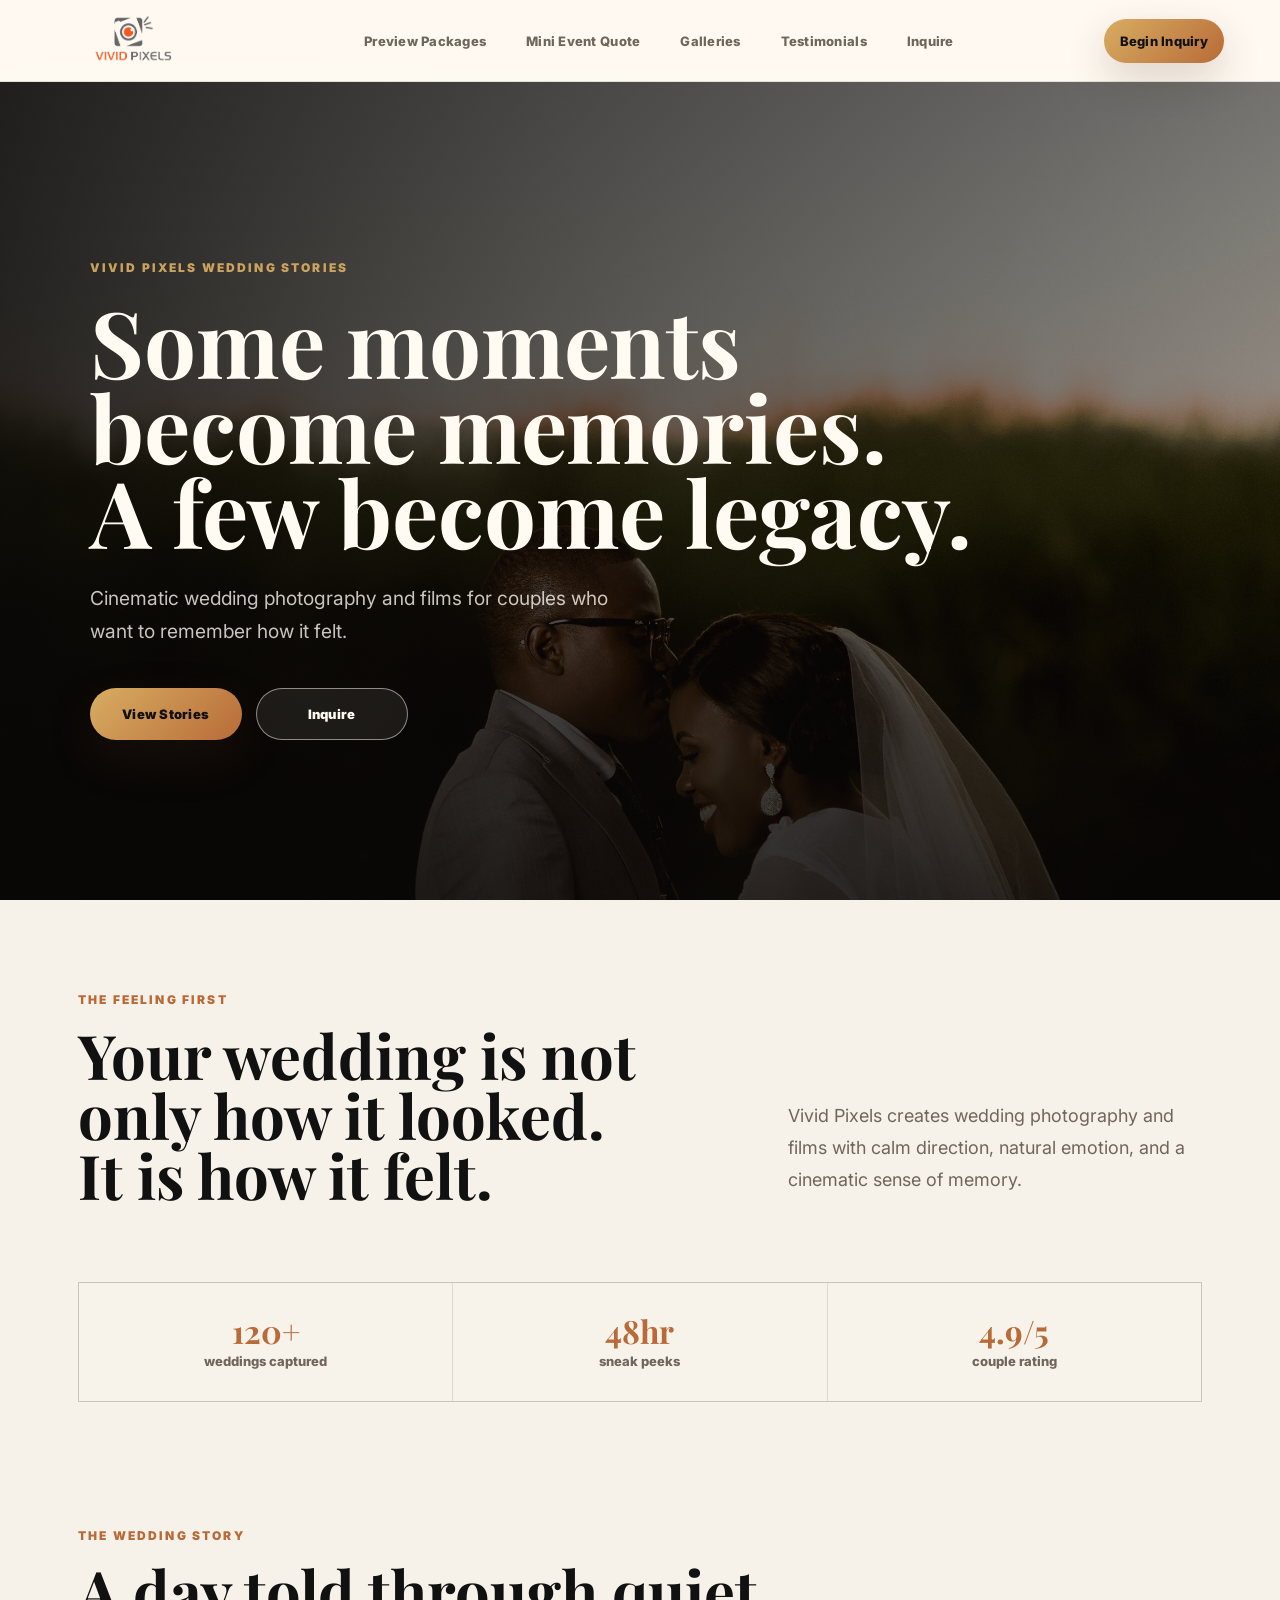
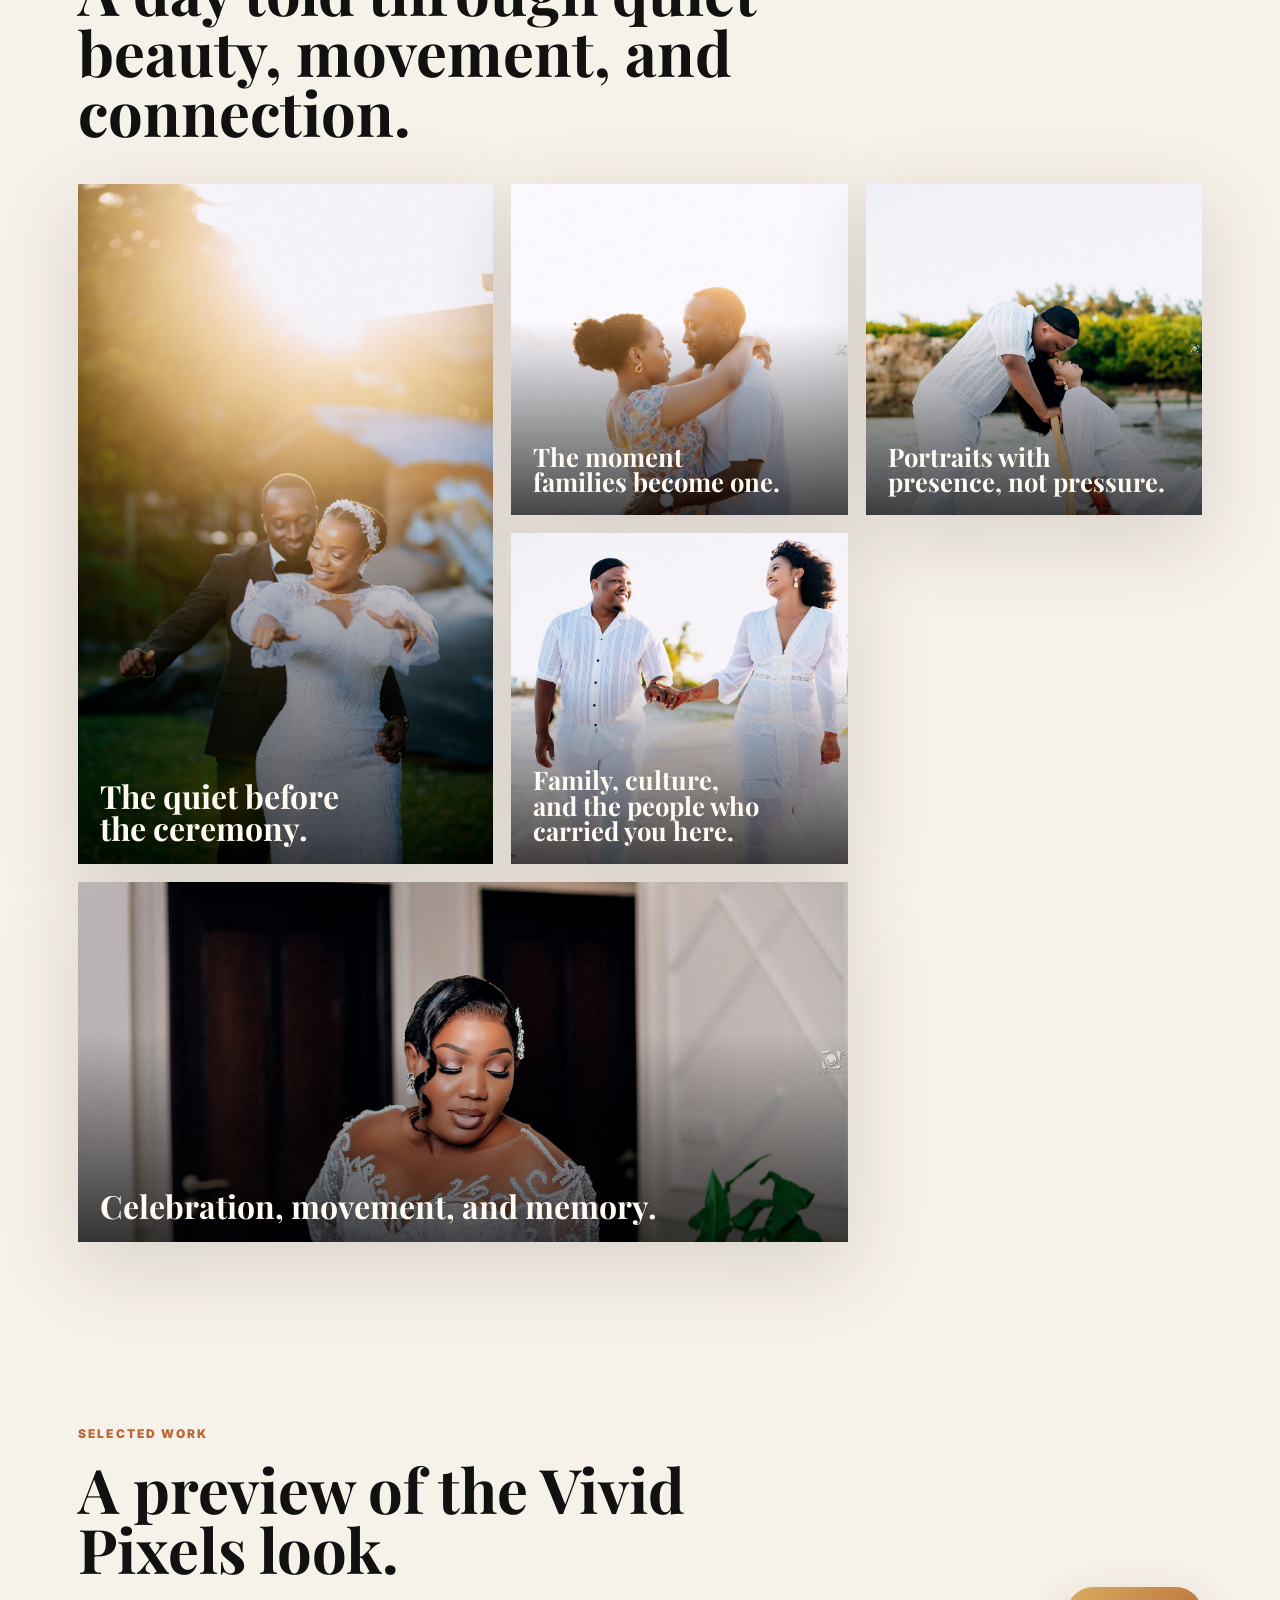
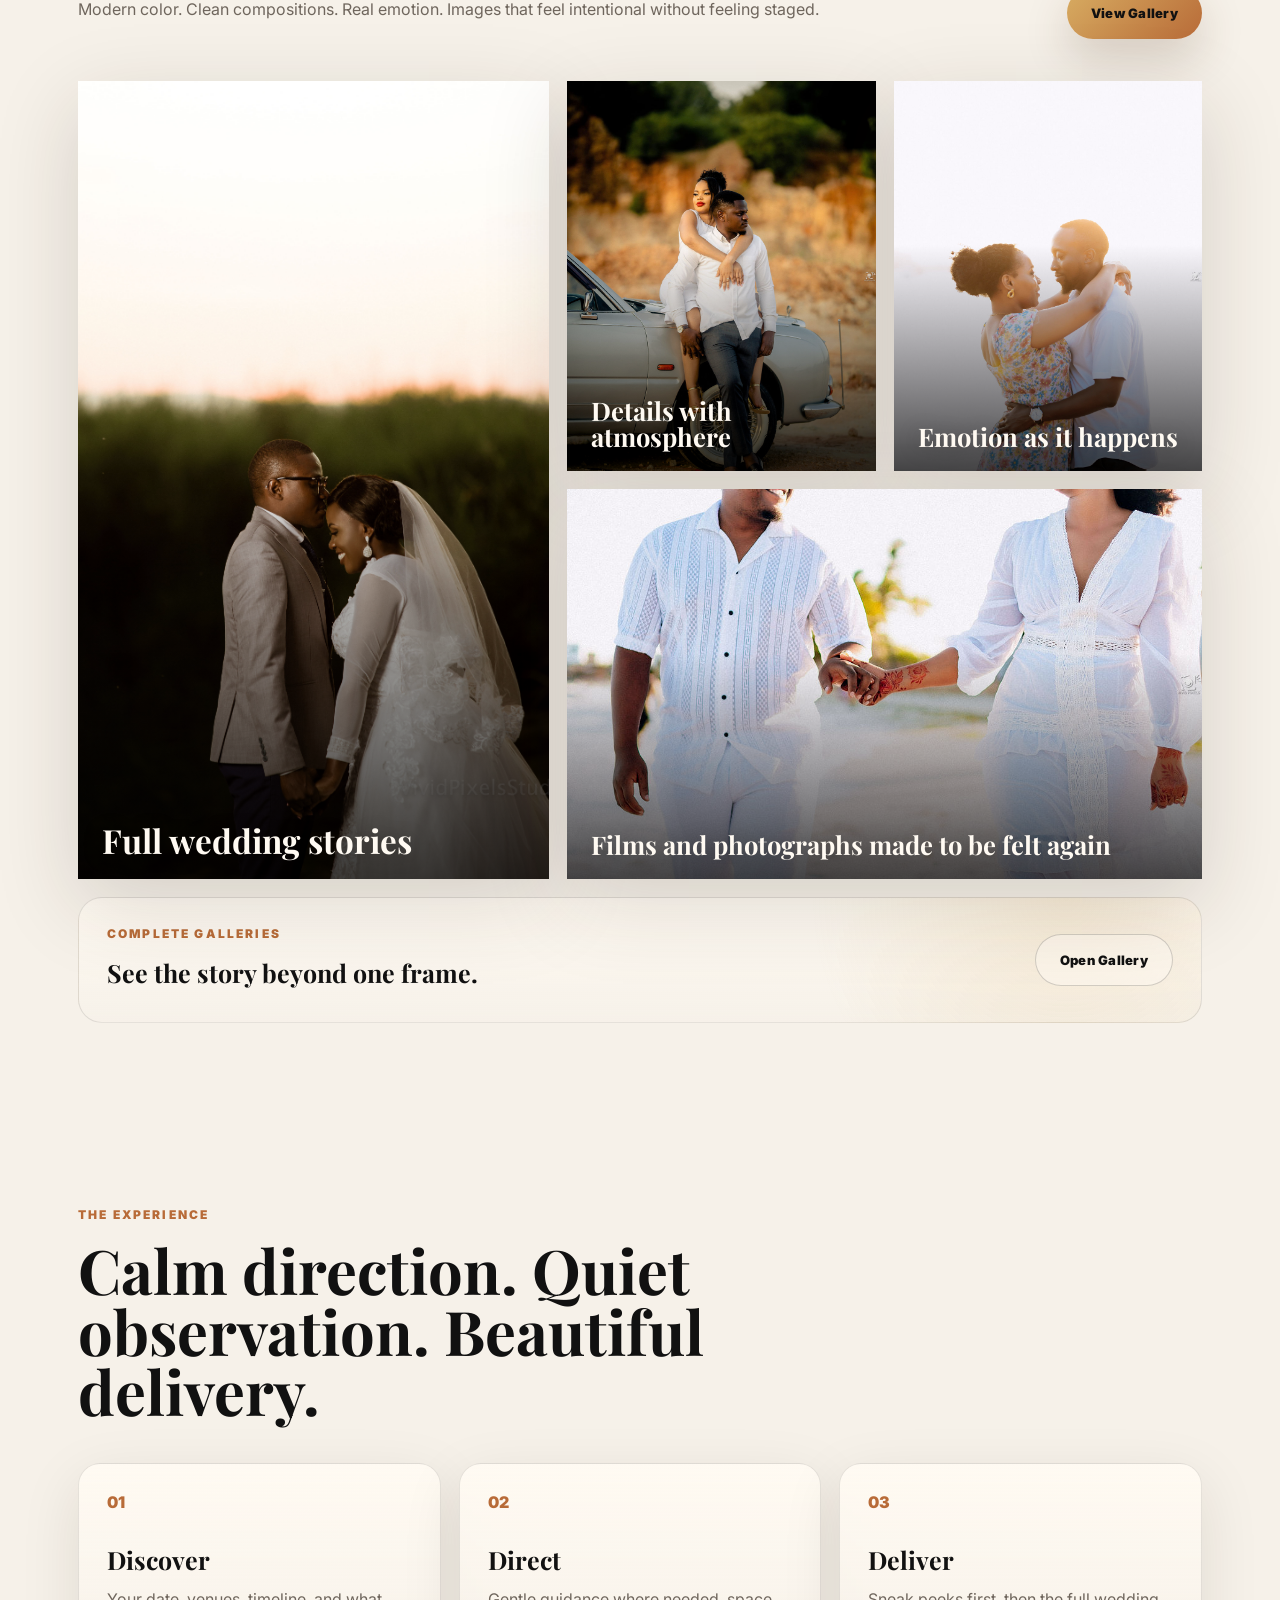
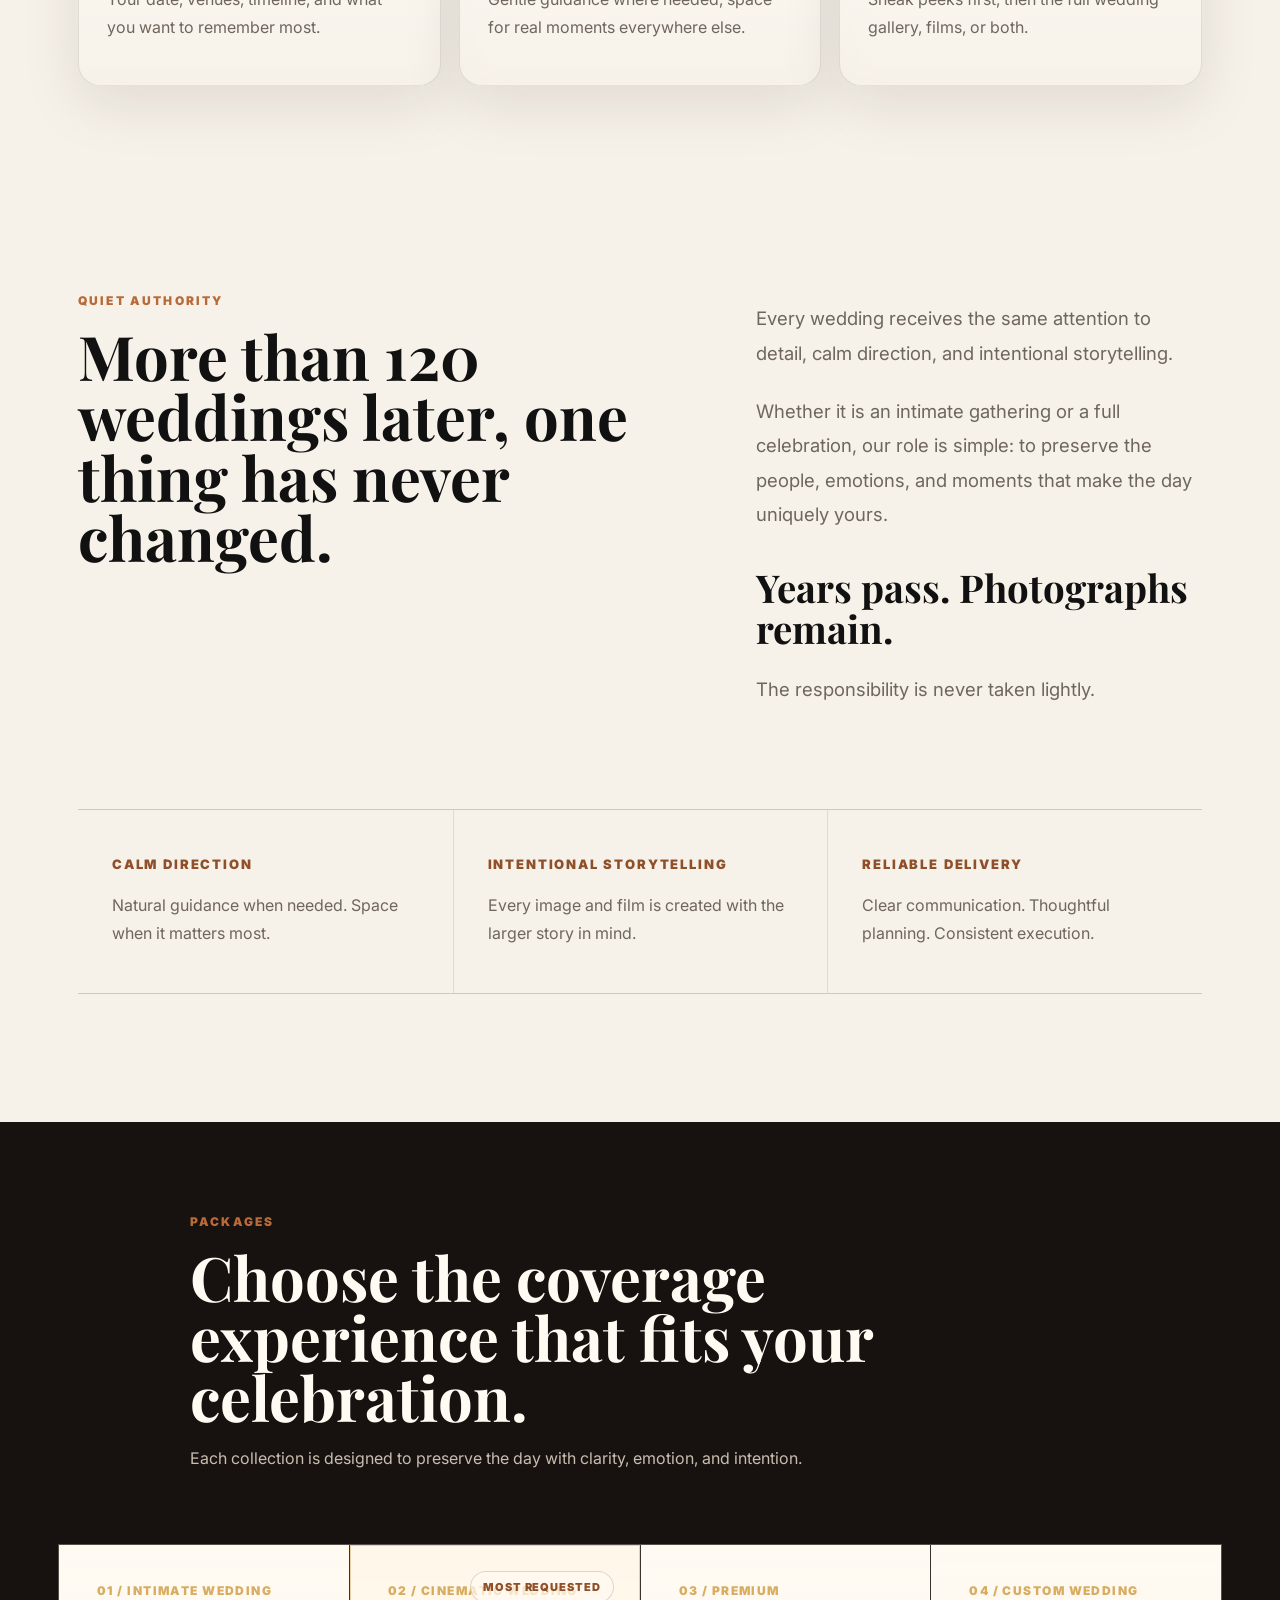
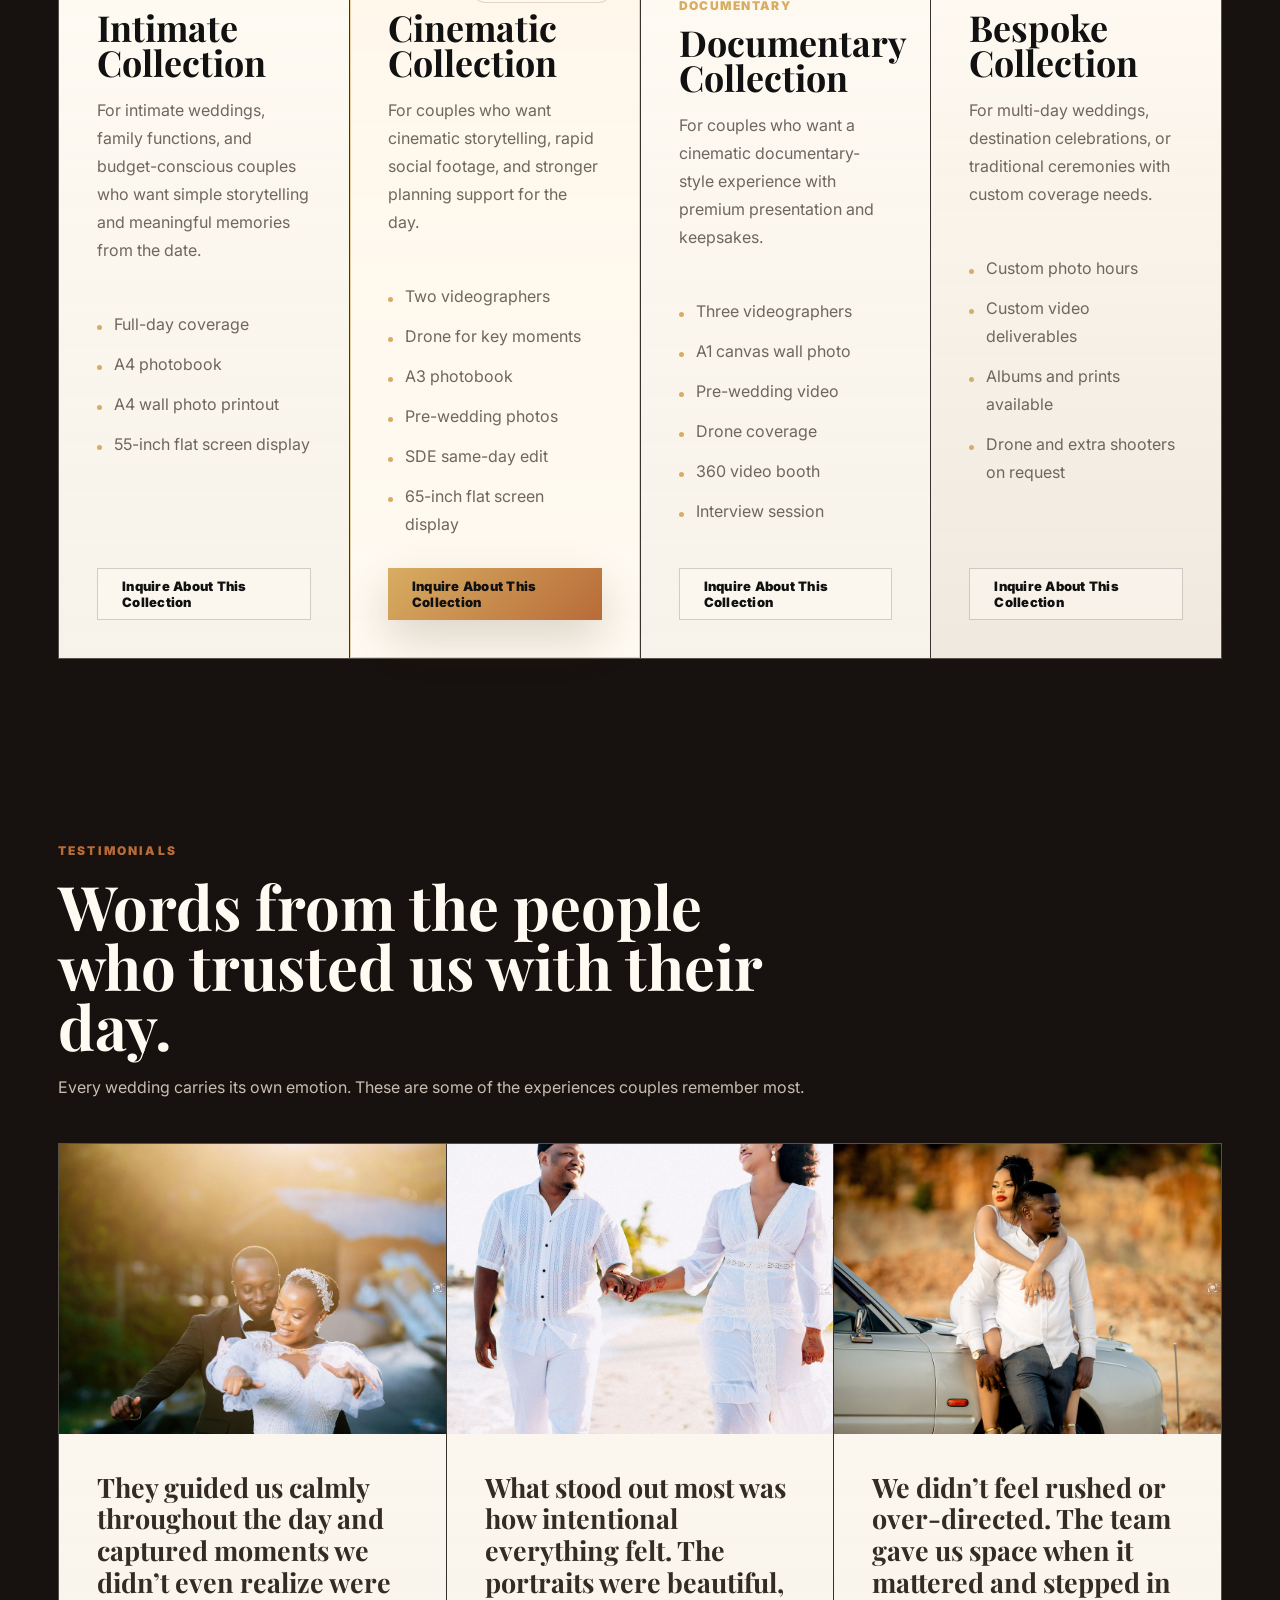
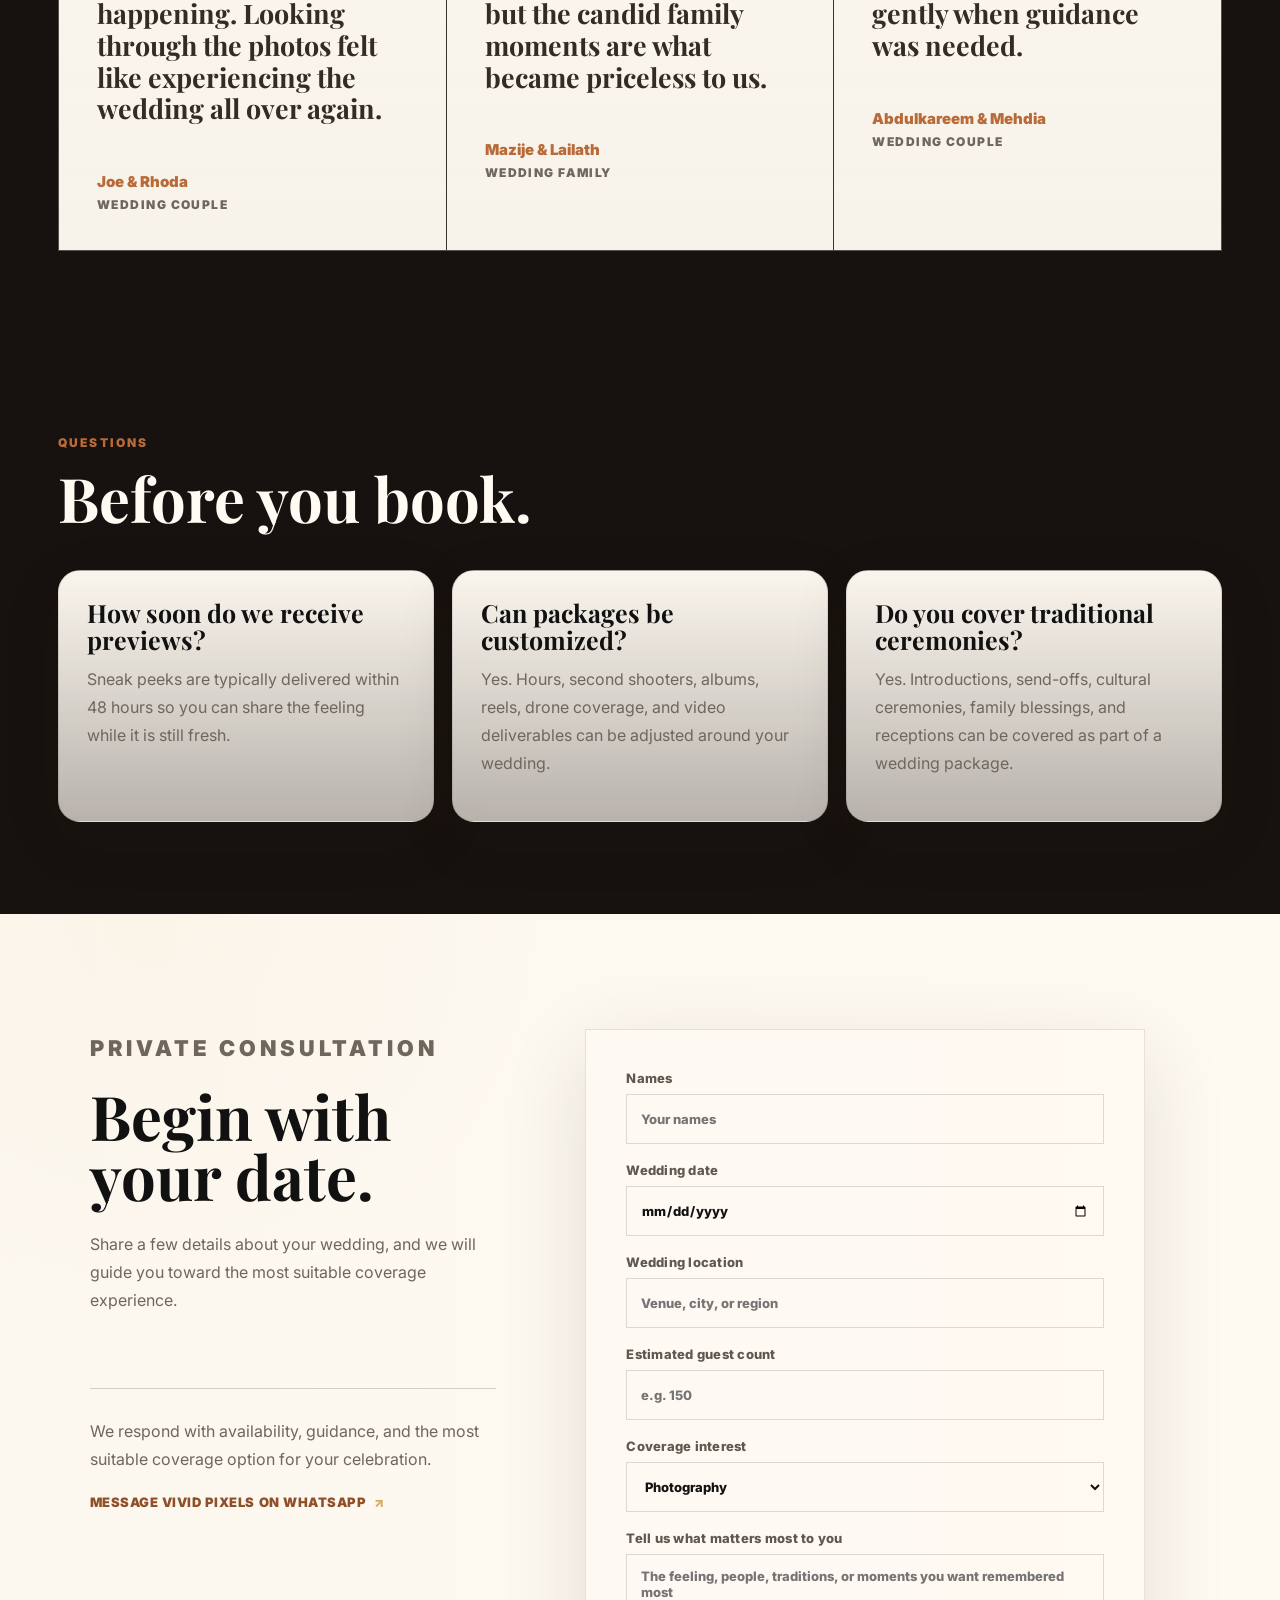
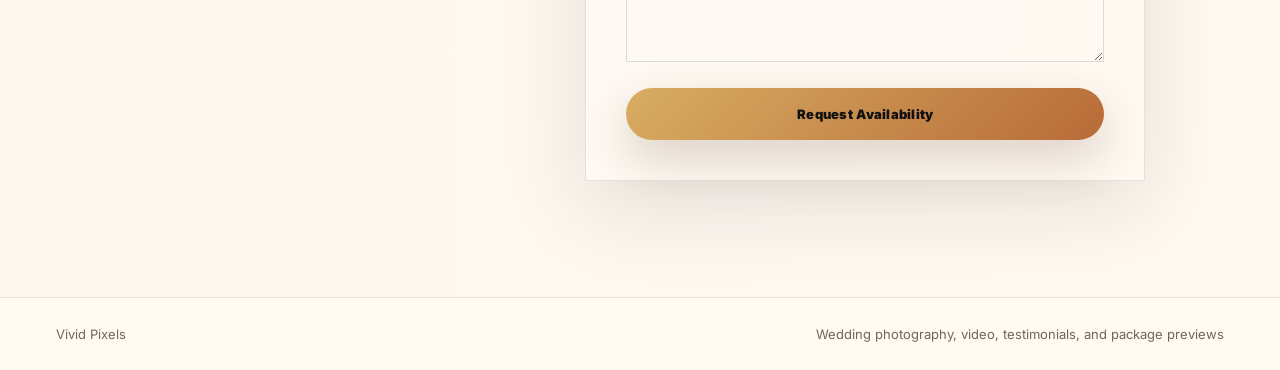
==== index.html @ facf281c "Refine testimonial story section" ====
<!doctype html>
<html lang="en">
  <head>
    <meta charset="utf-8" />
    <meta name="viewport" content="width=device-width, initial-scale=1" />
    <title>Vivid Pixels | Wedding Photography & Video Packages</title>
    <meta
      name="description"
      content="Preview wedding photography and video packages, view Vivid Pixels wedding work, and read client testimonials."
    />
    <link rel="preconnect" href="https://images.unsplash.com" />
    <link rel="stylesheet" href="styles.css?v=20260529f" />
  </head>
  <body>
    <header class="site-header">
      <a class="brand" href="#top" aria-label="Vivid Pixels home">
        <img src="assets/vivid-pixels-logo.png" alt="Vivid Pixels" />
      </a>
      <nav aria-label="Main navigation">
        <a href="#packages">Preview Packages</a>
        <a href="https://quotemini.vividpixels.co.tz" target="_blank" rel="noopener noreferrer">Mini Event Quote</a>
        <a href="gallery.html">Galleries</a>
        <a href="#reviews">Testimonials</a>
        <a href="#contact">Inquire</a>
      </nav>
      <button class="menu-toggle" type="button" aria-expanded="false" aria-controls="mobileMenu">
        <span></span>
        <span></span>
        <span></span>
      </button>
      <a class="header-cta" href="#contact">Begin Inquiry</a>
      <div class="mobile-menu" id="mobileMenu">
        <a href="#packages">Preview Packages</a>
        <a href="https://quotemini.vividpixels.co.tz" target="_blank" rel="noopener noreferrer">Mini Event Quote</a>
        <a href="gallery.html">Galleries</a>
        <a href="#reviews">Testimonials</a>
        <a href="gallery.html">View Our Work</a>
        <a href="#contact">Inquire</a>
      </div>
    </header>

    <main id="top">
      <section class="hero" aria-labelledby="hero-title">
        <div class="hero-media" aria-hidden="true"></div>
        <div class="hero-overlay"></div>
        <div class="hero-content">
          <p class="eyebrow">Vivid Pixels Wedding Stories</p>
          <h1 id="hero-title">Some moments become memories. <span>A few become legacy.</span></h1>
          <p>
            Cinematic wedding photography and films for couples who want to
            remember how it felt.
          </p>
          <div class="hero-actions">
            <a class="button button-primary" href="gallery.html">View Stories</a>
            <a class="button button-secondary" href="#contact">Inquire</a>
          </div>
        </div>
      </section>

      <section class="editorial-intro" aria-label="Vivid Pixels wedding approach">
        <div>
          <p class="eyebrow">The feeling first</p>
          <h2>Your wedding is not only how it looked. <span>It is how it felt.</span></h2>
        </div>
        <p>
          Vivid Pixels creates wedding photography and films with calm direction,
          natural emotion, and a cinematic sense of memory.
        </p>
        <div class="intro-proof" aria-label="Studio highlights">
          <span><strong>120+</strong> weddings captured</span>
          <span><strong>48hr</strong> sneak peeks</span>
          <span><strong>4.9/5</strong> couple rating</span>
        </div>
      </section>

      <section class="section story-section" id="services" aria-labelledby="services-title">
        <div class="section-heading story-heading">
          <p class="eyebrow">The wedding story</p>
          <h2 id="services-title">A day told through quiet beauty, movement, and connection.</h2>
        </div>
        <div class="story-grid" aria-label="Wedding storytelling moments">
          <article class="story-card story-card-large">
            <img src="assets/gallery/wedding-1.jpg" alt="Quiet wedding preparation captured by Vivid Pixels" />
            <p>The quiet before the ceremony.</p>
          </article>
          <article class="story-card">
            <img src="assets/gallery/wedding-2.jpg" alt="Wedding ceremony emotion and family connection" />
            <p>The moment families become one.</p>
          </article>
          <article class="story-card">
            <img src="assets/gallery/wedding-3.jpg" alt="Editorial couple portrait by Vivid Pixels" />
            <p>Portraits with presence, not pressure.</p>
          </article>
          <article class="story-card">
            <img src="assets/gallery/wedding-4.jpg" alt="Family connection during a wedding celebration" />
            <p>Family, culture, and the people who carried you here.</p>
          </article>
          <article class="story-card story-card-wide">
            <img src="assets/gallery/wedding-5.jpg" alt="Wedding reception celebration and movement" />
            <p>Celebration, movement, and memory.</p>
          </article>
        </div>
      </section>

      <section class="section" id="work" aria-labelledby="work-title">
        <div class="section-heading work-heading">
          <div>
            <p class="eyebrow">Selected work</p>
            <h2 id="work-title">A preview of the Vivid Pixels look.</h2>
            <p>Modern color. Clean compositions. Real emotion. Images that feel intentional without feeling staged.</p>
          </div>
          <a
            class="button button-primary"
            href="gallery.html"
          >
            View Gallery
          </a>
        </div>
        <div class="editorial-work" aria-label="Editorial wedding portfolio preview">
          <a class="work-image work-image-featured" href="gallery.html">
            <img src="assets/gallery/hero.jpg" alt="Cinematic wedding portrait from Vivid Pixels" />
            <span>Full wedding stories</span>
          </a>
          <a class="work-image" href="gallery.html">
            <img src="assets/gallery/wedding-6.jpg" alt="Elegant wedding detail captured by Vivid Pixels" />
            <span>Details with atmosphere</span>
          </a>
          <a class="work-image" href="gallery.html">
            <img src="assets/gallery/wedding-2.jpg" alt="Emotional wedding photography moment" />
            <span>Emotion as it happens</span>
          </a>
          <a class="work-image work-image-wide" href="gallery.html">
            <img src="assets/gallery/wedding-4.jpg" alt="Cinematic wedding celebration by Vivid Pixels" />
            <span>Films and photographs made to be felt again</span>
          </a>
        </div>
        <div class="gallery-panel gallery-panel-minimal">
          <div>
            <p class="eyebrow">Complete galleries</p>
            <h3>See the story beyond one frame.</h3>
          </div>
          <a class="button button-secondary" href="gallery.html">Open Gallery</a>
        </div>
      </section>

      <section class="section process-section" aria-labelledby="process-title">
        <div class="section-heading">
          <p class="eyebrow">The experience</p>
          <h2 id="process-title">Calm direction. Quiet observation. Beautiful delivery.</h2>
        </div>
        <div class="process-grid">
          <article>
            <span>01</span>
            <h3>Discover</h3>
            <p>Your date, venues, timeline, and what you want to remember most.</p>
          </article>
          <article>
            <span>02</span>
            <h3>Direct</h3>
            <p>Gentle guidance where needed, space for real moments everywhere else.</p>
          </article>
          <article>
            <span>03</span>
            <h3>Deliver</h3>
            <p>Sneak peeks first, then the full wedding gallery, films, or both.</p>
          </article>
        </div>
      </section>

      <section class="section quiet-authority" aria-labelledby="authority-title">
        <div class="authority-layout">
          <div>
            <p class="eyebrow">Quiet authority</p>
            <h2 id="authority-title">More than 120 weddings later, one thing has never changed.</h2>
          </div>
          <div class="authority-copy">
            <p>Every wedding receives the same attention to detail, calm direction, and intentional storytelling.</p>
            <p>Whether it is an intimate gathering or a full celebration, our role is simple: to preserve the people, emotions, and moments that make the day uniquely yours.</p>
            <p>Years pass. Photographs remain.</p>
            <p>The responsibility is never taken lightly.</p>
          </div>
        </div>
        <div class="authority-pillars" aria-label="Vivid Pixels working principles">
          <article>
            <h3>Calm Direction</h3>
            <p>Natural guidance when needed. Space when it matters most.</p>
          </article>
          <article>
            <h3>Intentional Storytelling</h3>
            <p>Every image and film is created with the larger story in mind.</p>
          </article>
          <article>
            <h3>Reliable Delivery</h3>
            <p>Clear communication. Thoughtful planning. Consistent execution.</p>
          </article>
        </div>
      </section>

      <section class="section package-section" id="packages" aria-labelledby="packages-title">
        <div class="section-heading">
          <p class="eyebrow">Packages</p>
          <h2 id="packages-title">Choose the coverage experience that fits your celebration.</h2>
          <p>Each collection is designed to preserve the day with clarity, emotion, and intention.</p>
        </div>
        <div class="package-grid">
          <article class="package-card">
            <div>
              <p class="package-kicker">01 / Intimate Wedding</p>
              <h3>Intimate Collection</h3>
              <p class="package-copy">For intimate weddings, family functions, and budget-conscious couples who want simple storytelling and meaningful memories from the date.</p>
            </div>
            <ul>
              <li>Full-day coverage</li>
              <li>A4 photobook</li>
              <li>A4 wall photo printout</li>
              <li>55-inch flat screen display</li>
            </ul>
            <a
              class="button button-outline"
              href="https://api.whatsapp.com/send?phone=255713550069&text=Hi%20Vivid%20Pixels%2C%20I%20would%20like%20to%20ask%20about%20Package%20One%20for%20my%20wedding.%0A%0AWedding%20date%3A%0AWedding%20location%3A%0AEstimated%20guest%20count%3A"
              data-package="Package One"
            >
              Inquire About This Collection
            </a>
          </article>

          <article class="package-card highlighted">
            <div class="popular">Most requested</div>
            <div>
              <p class="package-kicker">02 / Cinematic Wedding</p>
              <h3>Cinematic Collection</h3>
              <p class="package-copy">For couples who want cinematic storytelling, rapid social footage, and stronger planning support for the day.</p>
            </div>
            <ul>
              <li>Two videographers</li>
              <li>Drone for key moments</li>
              <li>A3 photobook</li>
              <li>Pre-wedding photos</li>
              <li>SDE same-day edit</li>
              <li>65-inch flat screen display</li>
            </ul>
            <a
              class="button button-primary"
              href="https://api.whatsapp.com/send?phone=255713550069&text=Hi%20Vivid%20Pixels%2C%20I%20would%20like%20to%20ask%20about%20Package%20Two%20for%20my%20wedding.%0A%0AWedding%20date%3A%0AWedding%20location%3A%0AEstimated%20guest%20count%3A"
              data-package="Package Two"
            >
              Inquire About This Collection
            </a>
          </article>

          <article class="package-card">
            <div>
              <p class="package-kicker">03 / Premium Documentary</p>
              <h3>Documentary Collection</h3>
              <p class="package-copy">For couples who want a cinematic documentary-style experience with premium presentation and keepsakes.</p>
            </div>
            <ul>
              <li>Three videographers</li>
              <li>A1 canvas wall photo</li>
              <li>Pre-wedding video</li>
              <li>Drone coverage</li>
              <li>360 video booth</li>
              <li>Interview session</li>
            </ul>
            <a
              class="button button-outline"
              href="https://api.whatsapp.com/send?phone=255713550069&text=Hi%20Vivid%20Pixels%2C%20I%20would%20like%20to%20ask%20about%20Package%20Three%20for%20my%20wedding.%0A%0AWedding%20date%3A%0AWedding%20location%3A%0AEstimated%20guest%20count%3A"
              data-package="Package Three"
            >
              Inquire About This Collection
            </a>
          </article>

          <article class="package-card wide-package">
            <div>
              <p class="package-kicker">04 / Custom Wedding</p>
              <h3>Bespoke Collection</h3>
              <p class="package-copy">For multi-day weddings, destination celebrations, or traditional ceremonies with custom coverage needs.</p>
            </div>
            <ul>
              <li>Custom photo hours</li>
              <li>Custom video deliverables</li>
              <li>Albums and prints available</li>
              <li>Drone and extra shooters on request</li>
            </ul>
            <a
              class="button button-outline"
              href="https://api.whatsapp.com/send?phone=255713550069&text=Hi%20Vivid%20Pixels%2C%20I%20would%20like%20to%20ask%20about%20the%20Bespoke%20wedding%20package."
              data-package="Bespoke"
            >
              Inquire About This Collection
            </a>
          </article>
        </div>
      </section>

      <section class="section reviews-section" id="reviews" aria-labelledby="reviews-title">
        <div class="section-heading">
          <p class="eyebrow">Testimonials</p>
          <h2 id="reviews-title">Words from the people who trusted us with their day.</h2>
          <p>Every wedding carries its own emotion. These are some of the experiences couples remember most.</p>
        </div>
        <div class="review-list" id="reviewList" aria-label="Client wedding testimonials">
          <article class="review-card">
            <img src="assets/gallery/wedding-1.jpg" alt="Joe and Rhoda wedding story photographed by Vivid Pixels" />
            <div>
              <p>They guided us calmly throughout the day and captured moments we didn’t even realize were happening. Looking through the photos felt like experiencing the wedding all over again.</p>
              <strong>Joe & Rhoda</strong>
              <span>Wedding Couple</span>
            </div>
          </article>
          <article class="review-card">
            <img src="assets/gallery/wedding-4.jpg" alt="Mazije and Lailath wedding family moments by Vivid Pixels" />
            <div>
              <p>What stood out most was how intentional everything felt. The portraits were beautiful, but the candid family moments are what became priceless to us.</p>
              <strong>Mazije & Lailath</strong>
              <span>Wedding Family</span>
            </div>
          </article>
          <article class="review-card">
            <img src="assets/gallery/wedding-6.jpg" alt="Abdulkareem and Mehdia wedding celebration photographed by Vivid Pixels" />
            <div>
              <p>We didn’t feel rushed or over-directed. The team gave us space when it mattered and stepped in gently when guidance was needed.</p>
              <strong>Abdulkareem & Mehdia</strong>
              <span>Wedding Couple</span>
            </div>
          </article>
        </div>
      </section>

      <section class="section faq-section" aria-labelledby="faq-title">
        <div class="section-heading">
          <p class="eyebrow">Questions</p>
          <h2 id="faq-title">Before you book.</h2>
        </div>
        <div class="faq-grid">
          <article>
            <h3>How soon do we receive previews?</h3>
            <p>Sneak peeks are typically delivered within 48 hours so you can share the feeling while it is still fresh.</p>
          </article>
          <article>
            <h3>Can packages be customized?</h3>
            <p>Yes. Hours, second shooters, albums, reels, drone coverage, and video deliverables can be adjusted around your wedding.</p>
          </article>
          <article>
            <h3>Do you cover traditional ceremonies?</h3>
            <p>Yes. Introductions, send-offs, cultural ceremonies, family blessings, and receptions can be covered as part of a wedding package.</p>
          </article>
        </div>
      </section>

      <section class="contact-band" id="contact" aria-labelledby="contact-title">
        <div class="contact-intro">
          <p class="eyebrow">Private consultation</p>
          <h2 id="contact-title">Begin with your date.</h2>
          <p>Share a few details about your wedding, and we will guide you toward the most suitable coverage experience.</p>
          <div class="contact-note">
            <p>We respond with availability, guidance, and the most suitable coverage option for your celebration.</p>
            <a href="https://wa.me/255713550069" target="_blank" rel="noopener noreferrer">Message Vivid Pixels on WhatsApp</a>
          </div>
        </div>
        <form class="lead-form" id="availabilityForm">
          <label>
            Names
            <input name="name" type="text" placeholder="Your names" required />
          </label>
          <label>
            Wedding date
            <input id="weddingDate" name="date" type="date" min="2026-05-14" required />
          </label>
          <label>
            Wedding location
            <input name="location" type="text" placeholder="Venue, city, or region" required />
          </label>
          <label>
            Estimated guest count
            <input name="guests" type="number" min="1" inputmode="numeric" placeholder="e.g. 150" required />
          </label>
          <label>
            Coverage interest
            <select id="packageSelect" name="coverage" required>
              <option>Photography</option>
              <option>Film</option>
              <option>Photography + Film</option>
            </select>
          </label>
          <label>
            Tell us what matters most to you
            <textarea name="message" rows="5" placeholder="The feeling, people, traditions, or moments you want remembered most" required></textarea>
          </label>
          <button class="button button-primary" type="submit">Request Availability</button>
        </form>
      </section>
    </main>

    <footer class="site-footer">
      <span>Vivid Pixels</span>
      <span>Wedding photography, video, testimonials, and package previews</span>
    </footer>

    <script src="script.js?v=20260529f"></script>
  </body>
</html>
---- styles.css ----
@import url("https://fonts.googleapis.com/css2?family=Inter:wght@400;500;600;700;800;900&family=Playfair+Display:wght@600;700;800&display=swap");

:root {
  --black: #f6f1e9;
  --charcoal: #fffaf2;
  --panel: #fffaf2;
  --panel-2: #eee6dc;
  --graphite: #5f5750;
  --silver: #6f665d;
  --white: #111111;
  --cream: #332b24;
  --orange: #b86b38;
  --orange-dark: #8f4f29;
  --copper: #7a4326;
  --gold: #d8ad62;
  --blue-black: #17120f;
  --line: rgba(17, 17, 17, 0.1);
  --line-dark: rgba(17, 17, 17, 0.18);
  --line-light: rgba(255, 250, 242, 0.14);
  --shadow: 0 24px 80px rgba(41, 31, 22, 0.16);
}

* {
  box-sizing: border-box;
}

html {
  scroll-behavior: smooth;
}

body {
  margin: 0;
  background: var(--black);
  color: var(--white);
  font-family: Inter, ui-sans-serif, system-ui, -apple-system, BlinkMacSystemFont, "Segoe UI", sans-serif;
}

img {
  display: block;
  width: 100%;
}

a {
  color: inherit;
}

.site-header {
  position: sticky;
  top: 0;
  z-index: 20;
  display: grid;
  grid-template-columns: auto 1fr auto;
  align-items: center;
  gap: 24px;
  min-height: 82px;
  padding: 0 clamp(18px, 5vw, 56px);
  border-bottom: 1px solid var(--line);
  background: rgba(255, 250, 242, 0.92);
  backdrop-filter: blur(18px);
}

.brand {
  display: inline-flex;
  align-items: center;
  text-decoration: none;
}

.brand img {
  width: 158px;
  height: 56px;
  object-fit: contain;
}

nav {
  display: flex;
  justify-content: center;
  gap: 8px;
}

nav a,
.header-cta {
  min-height: 44px;
  display: inline-flex;
  align-items: center;
  justify-content: center;
  border-radius: 999px;
  padding: 0 16px;
  color: var(--silver);
  font-size: 13px;
  font-weight: 800;
  letter-spacing: 0.02em;
  text-decoration: none;
}

nav a:hover {
  color: var(--white);
}

nav a[aria-current="page"] {
  color: var(--orange);
}

.menu-toggle,
.mobile-menu {
  display: none;
}

.menu-toggle {
  align-items: center;
  justify-content: center;
  gap: 5px;
  width: 44px;
  min-height: 44px;
  border: 1px solid var(--line-dark);
  border-radius: 50%;
  padding: 0;
  background: rgba(255, 250, 242, 0.72);
  color: var(--white);
  font: inherit;
  cursor: pointer;
  flex-direction: column;
}

.menu-toggle span {
  width: 18px;
  height: 2px;
  border-radius: 999px;
  background: var(--white);
}

.mobile-menu {
  grid-column: 1 / -1;
  gap: 8px;
  padding: 0 0 16px;
}

.mobile-menu a {
  min-height: 48px;
  display: flex;
  align-items: center;
  justify-content: space-between;
  border: 1px solid var(--line);
  border-radius: 14px;
  padding: 0 16px;
  background: rgba(255, 250, 242, 0.72);
  color: var(--white);
  font-size: 13px;
  font-weight: 900;
  text-decoration: none;
}

.mobile-menu a::after {
  content: "›";
  color: var(--orange);
  font-size: 20px;
}

.header-cta {
  background: linear-gradient(135deg, var(--gold), var(--orange));
  color: #111111;
  box-shadow: 0 16px 40px rgba(80, 48, 24, 0.2);
}

.hero {
  position: relative;
  min-height: calc(100svh - 82px);
  display: flex;
  align-items: center;
  overflow: hidden;
  isolation: isolate;
  background: #100d0b;
}

.hero-media {
  position: absolute;
  inset: 0;
  background-image: url("assets/gallery/hero.jpg");
  background-position: center 38%;
  background-size: cover;
  filter: saturate(0.92) contrast(1.08) brightness(0.78);
  transform: scale(1.02);
}

.hero-overlay {
  position: absolute;
  inset: 0;
  background:
    linear-gradient(90deg, rgba(10, 8, 7, 0.82), rgba(10, 8, 7, 0.52) 42%, rgba(10, 8, 7, 0.16)),
    linear-gradient(180deg, rgba(10, 8, 7, 0.34), rgba(10, 8, 7, 0.12) 48%, rgba(10, 8, 7, 0.68));
}

.hero-content {
  position: relative;
  z-index: 1;
  width: min(1180px, 100%);
  padding: clamp(92px, 12vh, 140px) clamp(22px, 7vw, 96px) clamp(72px, 10vh, 118px);
  color: #fffaf2;
  animation: heroFadeIn 900ms ease both;
}

.eyebrow {
  margin: 0 0 18px;
  color: var(--orange);
  font-size: 12px;
  font-weight: 900;
  letter-spacing: 0.18em;
  text-transform: uppercase;
}

h1,
h2,
h3,
p {
  margin-top: 0;
}

h1,
h2,
h3 {
  font-family: "Playfair Display", Georgia, serif;
  letter-spacing: 0;
}

h1 {
  max-width: 820px;
  margin-bottom: 24px;
  font-size: clamp(48px, 7.6vw, 104px);
  line-height: 0.94;
}

.hero h1 {
  max-width: 940px;
  margin-bottom: 28px;
  color: #fffaf2;
  font-size: clamp(52px, 7.2vw, 106px);
  line-height: 0.92;
  text-wrap: balance;
}

.hero h1 span {
  display: block;
}

h2 {
  max-width: 760px;
  margin-bottom: 16px;
  font-size: clamp(34px, 4.8vw, 66px);
  line-height: 0.98;
}

h3 {
  margin-bottom: 12px;
  font-size: 25px;
  line-height: 1.08;
}

.hero-content > p:not(.eyebrow) {
  max-width: 560px;
  color: rgba(255, 250, 242, 0.78);
  font-size: clamp(17px, 1.5vw, 21px);
  line-height: 1.72;
}

.hero-actions,
.hero-proof {
  display: flex;
  flex-wrap: wrap;
  gap: 14px;
}

.hero-actions {
  margin-top: 40px;
}

.button {
  min-height: 52px;
  display: inline-flex;
  align-items: center;
  justify-content: center;
  border: 0;
  border-radius: 999px;
  padding: 0 24px;
  font: inherit;
  font-size: 13px;
  font-weight: 900;
  letter-spacing: 0.02em;
  text-decoration: none;
  cursor: pointer;
}

.button-primary {
  background: linear-gradient(135deg, var(--gold), var(--orange));
  color: #111111;
  box-shadow: 0 18px 46px rgba(80, 48, 24, 0.2);
}

.button-primary:hover,
.header-cta:hover {
  background: linear-gradient(135deg, #e5bd76, #a85d31);
}

.button-secondary,
.button-outline {
  border: 1px solid var(--line-dark);
  background: rgba(255, 250, 242, 0.54);
  color: var(--white);
}

.hero .eyebrow {
  margin-bottom: 24px;
  color: rgba(216, 173, 98, 0.92);
}

.hero .button {
  min-width: 152px;
}

.hero .button-secondary {
  border-color: rgba(255, 250, 242, 0.5);
  background: rgba(255, 250, 242, 0.08);
  color: #fffaf2;
  backdrop-filter: blur(10px);
}

.hero .button-secondary:hover {
  background: rgba(255, 250, 242, 0.16);
}

@keyframes heroFadeIn {
  from {
    opacity: 0;
    transform: translateY(14px);
  }

  to {
    opacity: 1;
    transform: translateY(0);
  }
}

.hero-proof {
  max-width: 760px;
  margin-top: 48px;
}

.hero-proof span {
  min-height: 84px;
  min-width: 170px;
  display: grid;
  align-content: center;
  gap: 4px;
  padding: 16px 18px;
  border: 1px solid var(--line);
  border-radius: 18px;
  background: rgba(255, 250, 242, 0.78);
  color: var(--silver);
  backdrop-filter: blur(10px);
}

.hero-proof strong {
  color: var(--white);
  font-family: "Playfair Display", Georgia, serif;
  font-size: 28px;
  line-height: 1;
}

.intro-strip {
  display: grid;
  grid-template-columns: repeat(4, 1fr);
  gap: 1px;
  padding: 1px;
  background: var(--line);
}

.intro-strip span {
  min-height: 96px;
  display: grid;
  place-items: center;
  gap: 6px;
  padding: 18px;
  background: var(--charcoal);
  color: var(--silver);
  font-size: 13px;
  font-weight: 700;
  text-align: center;
}

.intro-strip strong {
  display: block;
  color: var(--orange);
  font-family: "Playfair Display", Georgia, serif;
  font-size: 24px;
}

.editorial-intro {
  width: min(1240px, 100%);
  margin: 0 auto;
  padding: 92px clamp(20px, 5vw, 58px) 68px;
  display: grid;
  grid-template-columns: minmax(0, 1.1fr) minmax(280px, 0.72fr);
  gap: clamp(34px, 6vw, 86px);
  align-items: end;
}

.editorial-intro h2 {
  max-width: 780px;
  margin-bottom: 0;
}

.editorial-intro h2 span {
  display: block;
}

.editorial-intro > p {
  max-width: 480px;
  margin-bottom: 10px;
  color: var(--silver);
  font-size: 18px;
  line-height: 1.78;
}

.intro-proof {
  grid-column: 1 / -1;
  display: grid;
  grid-template-columns: repeat(3, 1fr);
  gap: 1px;
  border: 1px solid var(--line);
  background: var(--line);
}

.intro-proof span {
  min-height: 118px;
  display: grid;
  align-content: center;
  gap: 6px;
  padding: 22px;
  background: rgba(255, 250, 242, 0.76);
  color: var(--silver);
  font-size: 13px;
  font-weight: 800;
  text-align: center;
}

.intro-proof strong {
  color: var(--orange);
  font-family: "Playfair Display", Georgia, serif;
  font-size: 32px;
  line-height: 1;
}

.section {
  width: min(1240px, 100%);
  margin: 0 auto;
  padding: 92px clamp(20px, 5vw, 58px);
}

.section-heading {
  max-width: 820px;
  margin-bottom: 42px;
}

.work-heading {
  max-width: none;
  display: grid;
  grid-template-columns: minmax(0, 1fr) auto;
  gap: 28px;
  align-items: end;
}

.split-heading {
  max-width: none;
  display: grid;
  grid-template-columns: minmax(0, 1fr) minmax(280px, 460px);
  gap: 48px;
  align-items: end;
}

.section-heading p:last-child,
.service-card p,
.process-grid p,
.package-copy,
.package-card li,
.faq-grid p,
.contact-band p:not(.eyebrow) {
  color: var(--silver);
  font-size: 16px;
  line-height: 1.75;
}

.service-grid,
.process-grid,
.faq-grid {
  display: grid;
  grid-template-columns: repeat(3, 1fr);
  gap: 18px;
}

.service-card,
.process-grid article,
.faq-grid article,
.lead-form {
  border: 1px solid var(--line);
  border-radius: 22px;
  background: linear-gradient(180deg, rgba(255, 250, 242, 0.98), rgba(246, 241, 233, 0.72));
  box-shadow: 0 18px 60px rgba(41, 31, 22, 0.1);
}

.service-card,
.process-grid article,
.faq-grid article {
  padding: 28px;
}

.service-card span,
.process-grid span {
  display: inline-flex;
  margin-bottom: 34px;
  color: var(--orange);
  font-weight: 900;
}

.story-section {
  padding-top: 58px;
}

.story-heading {
  max-width: 880px;
}

.story-grid {
  display: grid;
  grid-template-columns: 1.05fr 0.85fr 0.85fr;
  grid-auto-rows: minmax(270px, auto);
  gap: clamp(10px, 1.6vw, 18px);
}

.story-card {
  position: relative;
  min-height: 330px;
  overflow: hidden;
  background: #111111;
  color: #fffaf2;
  box-shadow: 0 24px 80px rgba(41, 31, 22, 0.14);
}

.story-card-large {
  grid-row: span 2;
  min-height: 680px;
}

.story-card-wide {
  grid-column: span 2;
  min-height: 360px;
}

.story-card img,
.work-image img {
  width: 100%;
  height: 100%;
  object-fit: cover;
}

.story-card img {
  position: absolute;
  inset: 0;
  filter: saturate(0.95) contrast(1.02);
}

.story-card::after,
.work-image::after {
  content: "";
  position: absolute;
  inset: 0;
  background: linear-gradient(180deg, transparent 42%, rgba(0, 0, 0, 0.72));
}

.story-card p {
  position: absolute;
  z-index: 1;
  left: 22px;
  right: 22px;
  bottom: 20px;
  margin: 0;
  color: #fffaf2;
  font-family: "Playfair Display", Georgia, serif;
  font-size: clamp(24px, 2.5vw, 36px);
  font-weight: 700;
  line-height: 1;
  text-wrap: balance;
}

.story-card:not(.story-card-large):not(.story-card-wide) p {
  font-size: clamp(22px, 2vw, 29px);
}

.editorial-work {
  display: grid;
  grid-template-columns: minmax(0, 1.1fr) minmax(0, 0.72fr) minmax(0, 0.72fr);
  gap: clamp(10px, 1.6vw, 18px);
}

.work-image {
  position: relative;
  min-height: 390px;
  display: block;
  overflow: hidden;
  background: var(--panel);
  color: #fffaf2;
  text-decoration: none;
  box-shadow: var(--shadow);
}

.work-image-featured {
  grid-row: span 2;
  min-height: 760px;
}

.work-image-wide {
  grid-column: 2 / 4;
  min-height: 390px;
}

.work-image img {
  position: absolute;
  inset: 0;
  transition: transform 900ms ease, filter 900ms ease;
}

.work-image:hover img {
  transform: scale(1.035);
  filter: saturate(1.08);
}

.work-image span {
  position: absolute;
  z-index: 1;
  left: 24px;
  right: 24px;
  bottom: 22px;
  color: #fffaf2;
  font-family: "Playfair Display", Georgia, serif;
  font-size: clamp(26px, 2.6vw, 42px);
  font-weight: 700;
  line-height: 1;
  text-shadow: 0 2px 22px rgba(0, 0, 0, 0.3);
}

.work-image:not(.work-image-featured) span {
  font-size: clamp(22px, 2vw, 31px);
}

.gallery-panel-minimal {
  margin-top: clamp(22px, 3vw, 34px);
  padding: 0;
  border: 0;
  border-radius: 0;
  background: transparent;
  box-shadow: none;
}

.quiet-authority {
  width: min(1240px, 100%);
  padding-top: clamp(82px, 9vw, 132px);
  padding-bottom: clamp(86px, 10vw, 142px);
}

.authority-layout {
  display: grid;
  grid-template-columns: minmax(0, 0.95fr) minmax(320px, 0.72fr);
  gap: clamp(38px, 7vw, 96px);
  align-items: start;
}

.authority-layout h2 {
  max-width: 760px;
  margin-bottom: 0;
}

.authority-copy {
  max-width: 590px;
  padding-top: 8px;
}

.authority-copy p {
  margin-bottom: 24px;
  color: var(--silver);
  font-size: clamp(17px, 1.45vw, 20px);
  line-height: 1.85;
}

.authority-copy p:nth-last-child(2) {
  margin-top: 36px;
  color: var(--white);
  font-family: "Playfair Display", Georgia, serif;
  font-size: clamp(28px, 3vw, 44px);
  font-weight: 700;
  line-height: 1.05;
}

.authority-copy p:last-child {
  margin-bottom: 0;
}

.authority-pillars {
  display: grid;
  grid-template-columns: repeat(3, minmax(0, 1fr));
  gap: 0;
  margin-top: clamp(64px, 8vw, 104px);
  border-top: 1px solid var(--line-dark);
  border-bottom: 1px solid var(--line-dark);
}

.authority-pillars article {
  padding: clamp(28px, 4vw, 46px) clamp(20px, 3vw, 34px);
}

.authority-pillars article + article {
  border-left: 1px solid var(--line);
}

.authority-pillars h3 {
  margin-bottom: 18px;
  font-family: Inter, ui-sans-serif, system-ui, -apple-system, BlinkMacSystemFont, "Segoe UI", sans-serif;
  color: var(--orange-dark);
  font-size: 13px;
  font-weight: 900;
  letter-spacing: 0.14em;
  line-height: 1.35;
  text-transform: uppercase;
}

.authority-pillars p {
  max-width: 310px;
  margin-bottom: 0;
  color: var(--silver);
  font-size: 16px;
  line-height: 1.75;
}

.work-slideshow {
  display: grid;
  gap: 16px;
}

.slide-stage {
  position: relative;
  min-height: 680px;
  overflow: hidden;
  border-radius: 24px;
  background: var(--panel);
  box-shadow: var(--shadow);
}

.slide-stage img {
  height: 100%;
  min-height: 680px;
  object-fit: cover;
  transition: opacity 220ms ease, transform 700ms ease, filter 700ms ease;
}

.slide-stage:hover img {
  transform: scale(1.04);
  filter: saturate(1.12);
}

.slide-stage::after {
  content: "";
  position: absolute;
  inset: 0;
  background: linear-gradient(180deg, transparent 42%, rgba(0, 0, 0, 0.78));
}

.slide-caption {
  position: absolute;
  z-index: 1;
  left: 26px;
  right: 110px;
  bottom: 26px;
}

.slide-caption h3 {
  color: #fffaf2;
  text-shadow: 0 2px 18px rgba(0, 0, 0, 0.28);
}

.slide-caption a {
  display: inline-flex;
  margin-top: 14px;
  color: #fffaf2;
  font-size: 13px;
  font-weight: 900;
  text-decoration: none;
}

.slide-caption a::after {
  content: "↗";
  margin-left: 8px;
  color: var(--orange);
}

.slide-caption span,
.package-kicker {
  color: var(--gold);
  font-size: 12px;
  font-weight: 900;
  letter-spacing: 0.12em;
  text-transform: uppercase;
}

.slide-control {
  position: absolute;
  z-index: 2;
  top: 50%;
  width: 48px;
  height: 48px;
  border: 1px solid var(--line-dark);
  border-radius: 50%;
  background: rgba(255, 250, 242, 0.9);
  color: var(--white);
  font-size: 34px;
  line-height: 1;
  cursor: pointer;
  transform: translateY(-50%);
}

.slide-control:hover {
  background: var(--gold);
  color: #111111;
}

.slide-control.prev {
  left: 20px;
}

.slide-control.next {
  right: 20px;
}

.slide-thumbnails {
  display: grid;
  grid-template-columns: repeat(6, minmax(0, 1fr));
  gap: 12px;
}

.slide-thumb {
  min-height: 104px;
  padding: 0;
  border: 2px solid transparent;
  border-radius: 18px;
  overflow: hidden;
  background: var(--panel);
  cursor: pointer;
}

.slide-thumb img {
  height: 104px;
  object-fit: cover;
  opacity: 0.72;
}

.slide-thumb.is-active {
  border-color: var(--orange);
}

.slide-thumb.is-active img,
.slide-thumb:hover img {
  opacity: 1;
}

.gallery-panel {
  display: grid;
  grid-template-columns: minmax(0, 1fr) auto;
  gap: 24px;
  align-items: center;
  margin-top: 18px;
  padding: 28px;
  border: 1px solid var(--line);
  border-radius: 24px;
  background:
    radial-gradient(circle at 88% 0%, rgba(216, 173, 98, 0.18), transparent 16rem),
    linear-gradient(180deg, rgba(255, 250, 242, 0.98), rgba(246, 241, 233, 0.72));
}

.gallery-panel h3 {
  margin-bottom: 8px;
}

.gallery-panel p:last-child {
  max-width: 680px;
  margin-bottom: 0;
  color: var(--silver);
  line-height: 1.7;
}

.package-section,
.reviews-section,
.faq-section {
  width: 100%;
  max-width: none;
  background:
    linear-gradient(180deg, rgba(23, 18, 15, 0.98), rgba(23, 18, 15, 1)),
    var(--blue-black);
}

.package-section > *,
.reviews-section > *,
.faq-section > * {
  max-width: 1240px;
  margin-left: auto;
  margin-right: auto;
}

.package-section .section-heading h2,
.reviews-section .section-heading h2,
.faq-section .section-heading h2 {
  color: #fffaf2;
}

.package-section .section-heading {
  max-width: 900px;
  margin-bottom: clamp(44px, 6vw, 72px);
}

.package-section .section-heading p:last-child,
.reviews-section .section-heading p:last-child,
.faq-section .section-heading p:last-child {
  color: #c8bdb0;
}

.package-grid {
  display: grid;
  grid-template-columns: repeat(4, minmax(0, 1fr));
  gap: 1px;
  border: 1px solid rgba(255, 250, 242, 0.14);
  background: rgba(255, 250, 242, 0.14);
}

.package-card {
  position: relative;
  display: flex;
  flex-direction: column;
  gap: 30px;
  min-height: 610px;
  padding: clamp(28px, 3vw, 38px);
  border: 0;
  border-radius: 0;
  background:
    linear-gradient(180deg, rgba(255, 250, 242, 0.98), rgba(246, 241, 233, 0.92)),
    #fffaf2;
  box-shadow: none;
}

.package-card.highlighted {
  z-index: 1;
  background:
    linear-gradient(180deg, rgba(255, 247, 234, 1), rgba(255, 250, 242, 0.96)),
    #fff7ea;
  box-shadow: inset 0 0 0 1px rgba(216, 173, 98, 0.5);
}

.popular {
  position: absolute;
  top: 26px;
  right: 26px;
  border-radius: 999px;
  padding: 8px 12px;
  border: 1px solid rgba(122, 67, 38, 0.2);
  background: rgba(255, 250, 242, 0.72);
  color: var(--orange-dark);
  font-size: 11px;
  font-weight: 900;
  letter-spacing: 0.08em;
  text-transform: uppercase;
}

.price {
  margin-bottom: 16px;
  color: var(--white);
  font-family: "Playfair Display", Georgia, serif;
  font-size: 44px;
  font-weight: 700;
}

.package-card ul {
  display: grid;
  gap: 12px;
  margin: 0;
  padding: 0;
  list-style: none;
}

.package-card h3 {
  max-width: 300px;
  margin-bottom: 16px;
  font-size: clamp(30px, 2.8vw, 42px);
  line-height: 0.98;
}

.package-copy {
  max-width: 330px;
}

.package-card li {
  display: flex;
  align-items: baseline;
}

.package-card li::before {
  content: "";
  flex: 0 0 auto;
  display: inline-block;
  width: 5px;
  height: 5px;
  margin: 0 12px 2px 0;
  border-radius: 50%;
  background: var(--gold);
}

.package-card .button {
  margin-top: auto;
  width: 100%;
  border-radius: 0;
}

.wide-package {
  background:
    linear-gradient(180deg, rgba(255, 250, 242, 0.98), rgba(238, 230, 220, 0.9)),
    #fffaf2;
}

.review-list {
  display: grid;
  grid-template-columns: repeat(3, minmax(0, 1fr));
  gap: 1px;
  border: 1px solid rgba(255, 250, 242, 0.14);
  background: rgba(255, 250, 242, 0.14);
}

.review-card {
  display: grid;
  align-content: start;
  gap: 0;
  min-height: 100%;
  padding: 0;
  border: 0;
  border-radius: 0;
  background:
    linear-gradient(180deg, rgba(255, 250, 242, 0.98), rgba(246, 241, 233, 0.92)),
    #fffaf2;
  box-shadow: none;
}

.review-card img {
  width: 100%;
  aspect-ratio: 4 / 3;
  object-fit: cover;
  filter: saturate(0.96) contrast(1.02);
}

.review-card div {
  display: grid;
  align-content: start;
  padding: clamp(26px, 3vw, 38px);
}

.review-card p {
  color: var(--cream);
  font-family: "Playfair Display", Georgia, serif;
  font-size: clamp(24px, 2.1vw, 32px);
  font-weight: 700;
  line-height: 1.18;
}

.review-card strong {
  display: block;
  margin-top: 20px;
  color: var(--orange);
  font-size: 15px;
  font-weight: 900;
}

.review-card span {
  display: block;
  margin-top: 6px;
  color: var(--silver);
  font-size: 12px;
  font-weight: 900;
  letter-spacing: 0.12em;
  text-transform: uppercase;
}

.lead-form {
  display: grid;
  gap: 16px;
  padding: 28px;
}

label {
  display: grid;
  gap: 8px;
  color: var(--silver);
  font-size: 13px;
  font-weight: 800;
}

input,
select,
textarea {
  width: 100%;
  min-height: 50px;
  border: 1px solid var(--line);
  border-radius: 14px;
  padding: 13px 14px;
  background: #fffaf2;
  color: var(--white);
  font: inherit;
  outline: none;
}

textarea {
  resize: vertical;
}

input:focus,
select:focus,
textarea:focus {
  border-color: var(--orange);
  box-shadow: 0 0 0 4px rgba(184, 107, 56, 0.13);
}

.contact-band {
  display: grid;
  grid-template-columns: minmax(0, 0.9fr) minmax(340px, 560px);
  gap: clamp(42px, 7vw, 94px);
  align-items: start;
  padding: clamp(92px, 9vw, 138px) clamp(20px, 7vw, 94px);
  background:
    linear-gradient(90deg, rgba(255, 250, 242, 0.68), rgba(255, 250, 242, 0.94)),
    radial-gradient(circle at 12% 0%, rgba(216, 173, 98, 0.16), transparent 24rem),
    var(--black);
}

.contact-intro {
  position: sticky;
  top: 120px;
}

.contact-intro h2 {
  max-width: 640px;
  margin-bottom: 24px;
}

.contact-intro > p {
  max-width: 560px;
  color: var(--silver);
  font-size: clamp(18px, 1.7vw, 22px);
  line-height: 1.75;
}

.contact-note {
  max-width: 520px;
  margin-top: clamp(44px, 6vw, 74px);
  padding-top: 28px;
  border-top: 1px solid var(--line-dark);
}

.contact-note p {
  margin-bottom: 18px;
  color: var(--silver);
  font-size: 15px;
  line-height: 1.75;
}

.contact-note a {
  display: inline-flex;
  color: var(--orange-dark);
  font-size: 13px;
  font-weight: 900;
  letter-spacing: 0.04em;
  text-decoration: none;
  text-transform: uppercase;
}

.contact-note a::after {
  content: "↗";
  margin-left: 8px;
  color: var(--gold);
}

.contact-band .lead-form {
  gap: 18px;
  padding: clamp(24px, 4vw, 40px);
  border-radius: 0;
  background: rgba(255, 250, 242, 0.78);
  box-shadow: 0 24px 80px rgba(41, 31, 22, 0.12);
}

.contact-band .lead-form label {
  color: var(--graphite);
  letter-spacing: 0.02em;
}

.contact-band .lead-form input,
.contact-band .lead-form select,
.contact-band .lead-form textarea {
  border-radius: 0;
  border-color: rgba(17, 17, 17, 0.14);
  background: rgba(255, 250, 242, 0.62);
}

.contact-band .lead-form button {
  margin-top: 8px;
}

.film-hero {
  position: relative;
  min-height: min(760px, calc(100vh - 82px));
  display: grid;
  place-items: center;
  overflow: hidden;
  isolation: isolate;
  background:
    linear-gradient(135deg, rgba(23, 18, 15, 0.72), rgba(23, 18, 15, 0.28)),
    url("assets/gallery/hero.jpg") center / cover;
}

.film-hero-video,
.film-hero-overlay {
  position: absolute;
  inset: 0;
}

.film-hero-video {
  z-index: -2;
  width: 100%;
  height: 100%;
  object-fit: cover;
  filter: saturate(1.04) contrast(1.08);
}

.film-hero-overlay {
  z-index: -1;
  background:
    radial-gradient(circle at 50% 22%, rgba(216, 173, 98, 0.18), transparent 25rem),
    linear-gradient(180deg, rgba(23, 18, 15, 0.38), rgba(23, 18, 15, 0.58)),
    linear-gradient(90deg, rgba(23, 18, 15, 0.82), rgba(23, 18, 15, 0.18), rgba(23, 18, 15, 0.82));
}

.film-hero-content {
  width: min(860px, 100%);
  padding: 108px 22px 96px;
  color: #fffaf2;
  text-align: center;
}

.film-hero-content .eyebrow {
  color: var(--gold);
}

.film-hero-content h1 {
  margin-bottom: 22px;
  color: #fffaf2;
  font-size: clamp(44px, 7vw, 96px);
  line-height: 0.96;
  text-shadow: 0 18px 70px rgba(0, 0, 0, 0.42);
}

.film-hero-content p:not(.eyebrow) {
  max-width: 560px;
  margin-inline: auto;
  color: rgba(255, 250, 242, 0.82);
  font-size: 18px;
  line-height: 1.75;
}

.film-hero-content .hero-actions {
  justify-content: center;
}

.film-hero-meta {
  position: absolute;
  left: clamp(20px, 5vw, 58px);
  right: clamp(20px, 5vw, 58px);
  bottom: 26px;
  display: grid;
  grid-template-columns: 1fr auto 1fr;
  gap: 18px;
  align-items: center;
  color: rgba(255, 250, 242, 0.72);
  font-size: 11px;
  font-weight: 900;
  letter-spacing: 0.16em;
  text-transform: uppercase;
}

.film-hero-meta span {
  height: 1px;
  background: rgba(255, 250, 242, 0.28);
}

.gallery-page-section {
  padding-top: 58px;
}

.gallery-filters {
  display: flex;
  flex-wrap: wrap;
  justify-content: flex-end;
  gap: 8px;
}

.gallery-filters button {
  min-height: 42px;
  border: 1px solid var(--line);
  border-radius: 999px;
  padding: 0 15px;
  background: #fffaf2;
  color: var(--silver);
  font: inherit;
  font-size: 12px;
  font-weight: 900;
  cursor: pointer;
}

.gallery-filters button:hover,
.gallery-filters button.is-active {
  border-color: rgba(184, 107, 56, 0.34);
  background: linear-gradient(135deg, var(--gold), var(--orange));
  color: #111111;
}

.portfolio-grid {
  display: grid;
  grid-template-columns: repeat(3, minmax(0, 1fr));
  gap: 18px;
}

.portfolio-grid.is-loading {
  min-height: 360px;
}

.portfolio-card {
  min-height: 430px;
  overflow: hidden;
  border: 1px solid var(--line);
  border-radius: 26px;
  background: #fffaf2;
  box-shadow: 0 18px 60px rgba(41, 31, 22, 0.1);
}

.portfolio-card.is-hidden {
  display: none;
}

.portfolio-card a,
.portfolio-open {
  position: relative;
  height: 100%;
  min-height: 430px;
  display: block;
  width: 100%;
  border: 0;
  padding: 0;
  color: #fffaf2;
  font: inherit;
  text-align: left;
  text-decoration: none;
  cursor: pointer;
}

.portfolio-card img {
  position: absolute;
  inset: 0;
  height: 100%;
  object-fit: cover;
  transition: transform 700ms ease, filter 700ms ease;
}

.portfolio-card a::after,
.portfolio-open::after {
  content: "";
  position: absolute;
  inset: 0;
  background: linear-gradient(180deg, rgba(0, 0, 0, 0.04) 26%, rgba(0, 0, 0, 0.78));
}

.portfolio-card:hover img {
  transform: scale(1.05);
  filter: saturate(1.08);
}

.portfolio-card div,
.portfolio-type,
.play-badge {
  position: absolute;
  z-index: 1;
}

.gallery-story-hero {
  width: min(1240px, 100%);
  display: grid;
  grid-template-columns: minmax(0, 0.95fr) minmax(320px, 0.72fr);
  gap: clamp(24px, 5vw, 62px);
  align-items: center;
  margin: 0 auto;
  padding: 82px clamp(20px, 5vw, 58px) 64px;
}

.gallery-story-image {
  min-height: 650px;
  overflow: hidden;
  border-radius: 28px;
  background:
    linear-gradient(135deg, rgba(238, 230, 220, 0.94), rgba(255, 250, 242, 0.82)),
    var(--panel-2);
  box-shadow: var(--shadow);
}

.gallery-story-image img {
  height: 100%;
  min-height: 650px;
  object-fit: cover;
  opacity: 1;
  transition: opacity 240ms ease;
}

.gallery-story-page.is-loading .gallery-story-image img {
  opacity: 0;
}

.gallery-story-page.is-loading .gallery-story-copy .button,
.gallery-story-page.is-loading .gallery-story-section {
  visibility: hidden;
}

.gallery-story-copy {
  display: grid;
  gap: 18px;
}

.story-back {
  color: var(--orange);
  font-size: 13px;
  font-weight: 900;
  text-decoration: none;
}

.story-back::before {
  content: "←";
  margin-right: 8px;
}

.gallery-story-copy h1 {
  margin-bottom: 0;
  font-size: clamp(46px, 6.4vw, 92px);
  line-height: 0.96;
}

.gallery-story-copy p:not(.eyebrow) {
  color: var(--silver);
  font-size: 18px;
  line-height: 1.8;
}

.gallery-story-copy .button {
  justify-self: start;
}

.gallery-story-section {
  width: 100%;
  padding-top: 46px;
}

.gallery-story-heading {
  margin-bottom: 18px;
}

.gallery-story-heading h2 {
  margin-bottom: 0;
  color: var(--white);
  font-family: Inter, ui-sans-serif, system-ui, -apple-system, BlinkMacSystemFont, "Segoe UI", sans-serif;
  font-size: 12px;
  font-weight: 800;
  letter-spacing: 0.18em;
  line-height: 1.4;
  text-transform: uppercase;
}

.story-photo-grid {
  column-count: 4;
  column-gap: 6px;
  padding: 0;
  background: #fffaf2;
}

.story-photo-grid figure {
  aspect-ratio: 3 / 4;
  break-inside: avoid;
  margin: 0;
  margin-bottom: 6px;
  overflow: hidden;
  border-radius: 0;
  background: var(--panel-2);
}

.story-photo-grid .story-tile-0,
.story-photo-grid .story-tile-6 {
  aspect-ratio: 4 / 5;
}

.story-photo-grid .story-tile-1,
.story-photo-grid .story-tile-8 {
  aspect-ratio: 16 / 10;
}

.story-photo-grid .story-tile-2,
.story-photo-grid .story-tile-7,
.story-photo-grid .story-tile-10 {
  aspect-ratio: 2 / 3;
}

.story-photo-grid .story-tile-3,
.story-photo-grid .story-tile-5,
.story-photo-grid .story-tile-9 {
  aspect-ratio: 5 / 3;
}

.story-photo-grid .story-tile-4,
.story-photo-grid .story-tile-11 {
  aspect-ratio: 3 / 5;
}

.story-photo-grid img {
  height: 100%;
  object-fit: cover;
  transition: transform 700ms ease, filter 700ms ease;
}

.story-photo-grid figure:hover img {
  transform: scale(1.025);
  filter: saturate(1.08);
}

.portfolio-type {
  top: 18px;
  left: 18px;
  border-radius: 999px;
  padding: 8px 11px;
  background: rgba(255, 250, 242, 0.9);
  color: var(--copper);
  font-size: 11px;
  font-weight: 900;
  letter-spacing: 0.1em;
  text-transform: uppercase;
}

.portfolio-card div {
  left: 22px;
  right: 22px;
  bottom: 22px;
}

.portfolio-card p {
  margin-bottom: 8px;
  color: var(--gold);
  font-size: 13px;
  font-weight: 900;
}

.portfolio-card h3 {
  max-width: 420px;
  margin-bottom: 16px;
  color: #fffaf2;
  font-size: 31px;
  overflow: hidden;
  display: -webkit-box;
  -webkit-box-orient: vertical;
  -webkit-line-clamp: 2;
  text-shadow: 0 2px 18px rgba(0, 0, 0, 0.28);
}

.portfolio-card div span:last-child {
  color: #fffaf2;
  font-size: 13px;
  font-weight: 900;
}

.portfolio-card div span:last-child::after {
  content: "↗";
  margin-left: 8px;
  color: var(--gold);
}

.portfolio-video {
  grid-column: span 2;
}

.portfolio-embed {
  grid-column: 1 / -1;
  width: 100vw;
  margin-left: calc(50% - 50vw);
  min-height: 0;
  display: grid;
  grid-template-columns: minmax(0, 1.05fr) minmax(320px, 0.82fr);
  gap: clamp(20px, 4vw, 48px);
  align-items: stretch;
  border: 0;
  border-radius: 0;
  padding: clamp(34px, 5vw, 70px) max(clamp(20px, 5vw, 58px), calc((100vw - 1240px) / 2 + clamp(20px, 5vw, 58px)));
  background:
    linear-gradient(135deg, rgba(238, 230, 220, 0.94), rgba(232, 218, 204, 0.98)),
    #eee6dc;
  box-shadow: none;
}

.portfolio-embed .video-frame {
  position: relative;
  overflow: hidden;
  align-self: center;
  border: 1px solid rgba(122, 67, 38, 0.14);
  border-radius: 18px;
  background: #111111;
  aspect-ratio: 16 / 9;
  box-shadow: 0 22px 70px rgba(41, 31, 22, 0.22);
}

.portfolio-embed .video-frame::after {
  content: "";
  position: absolute;
  inset: 0;
  pointer-events: none;
  background:
    linear-gradient(180deg, rgba(255, 250, 242, 0.08), transparent 22%),
    linear-gradient(90deg, rgba(0, 0, 0, 0.14), transparent 28%, rgba(0, 0, 0, 0.14));
}

.portfolio-embed .video-frame img {
  position: absolute;
  inset: 0;
  height: 100%;
  object-fit: cover;
}

.portfolio-embed iframe {
  position: absolute;
  inset: 0;
  width: 100%;
  height: 100%;
  border: 0;
}

.portfolio-embed .play-badge {
  z-index: 2;
}

.portfolio-embed .video-card-copy {
  position: static;
  display: flex;
  flex-direction: column;
  justify-content: center;
  padding: clamp(18px, 3vw, 38px) clamp(4px, 2vw, 22px);
}

.portfolio-embed.is-reversed .video-card-copy {
  order: 1;
}

.portfolio-embed.is-reversed .video-frame {
  order: 2;
}

.portfolio-embed .portfolio-type {
  position: static;
  display: inline-flex;
  align-self: flex-start;
  margin-bottom: 14px;
  background: rgba(255, 250, 242, 0.74);
  color: var(--copper);
}

.portfolio-embed p {
  color: var(--orange);
}

.portfolio-embed h3 {
  margin-bottom: 18px;
  color: var(--white);
  font-size: clamp(30px, 4vw, 52px);
  line-height: 0.98;
  text-shadow: none;
}

.portfolio-embed small {
  max-width: 520px;
  color: var(--silver);
  font-size: 16px;
  font-weight: 600;
  line-height: 1.85;
}

.play-badge {
  top: 50%;
  left: 50%;
  width: 70px;
  height: 70px;
  display: grid;
  place-items: center;
  border-radius: 50%;
  background: rgba(255, 250, 242, 0.92);
  color: var(--orange);
  font-size: 24px;
  transform: translate(-50%, -50%);
}

.site-footer {
  display: flex;
  justify-content: space-between;
  gap: 18px;
  padding: 28px clamp(20px, 5vw, 56px);
  border-top: 1px solid var(--line);
  background: #fffaf2;
  color: var(--silver);
  font-size: 13px;
}

@media (min-width: 901px) and (max-width: 1180px) {
  .site-header {
    grid-template-columns: 1fr auto;
    gap: 12px;
  }

  nav,
  .header-cta {
    display: none;
  }

  .menu-toggle {
    display: inline-flex;
  }

  .site-header.is-menu-open .mobile-menu {
    display: grid;
  }

  .hero {
    min-height: calc(100svh - 82px);
  }

  .hero-content {
    padding: 92px clamp(30px, 7vw, 72px) 72px;
  }

  .hero h1 {
    max-width: 720px;
    font-size: clamp(64px, 8vw, 90px);
  }

  h2 {
    font-size: clamp(42px, 5.8vw, 58px);
  }

  .hero-proof {
    max-width: 650px;
  }

  .hero-proof span {
    min-width: min(46%, 240px);
  }

  .intro-strip {
    grid-template-columns: repeat(2, 1fr);
  }

  .editorial-intro {
    grid-template-columns: 1fr;
    padding-top: 82px;
  }

  .editorial-intro > p {
    max-width: 620px;
  }

  .story-grid,
  .editorial-work {
    grid-template-columns: repeat(2, minmax(0, 1fr));
  }

  .story-card-large,
  .work-image-featured {
    grid-row: span 1;
    min-height: 560px;
  }

  .story-card-wide,
  .work-image-wide {
    grid-column: span 2;
  }

  .story-card {
    min-height: 430px;
  }

  .work-image {
    min-height: 430px;
  }

  .work-heading,
  .split-heading,
  .gallery-panel,
  .authority-layout,
  .contact-band {
    grid-template-columns: 1fr;
  }

  .authority-copy {
    max-width: 720px;
  }

  .authority-pillars {
    grid-template-columns: 1fr;
  }

  .authority-pillars article + article {
    border-top: 1px solid var(--line);
    border-left: 0;
  }

  .section {
    padding-top: 78px;
    padding-bottom: 78px;
  }

  .slide-stage,
  .slide-stage img {
    min-height: 560px;
  }

  .slide-thumbnails {
    grid-template-columns: repeat(3, minmax(0, 1fr));
  }

  .gallery-panel {
    align-items: start;
  }

  .gallery-panel .button {
    justify-self: start;
  }

  .gallery-filters {
    justify-content: flex-start;
  }

  .portfolio-grid {
    grid-template-columns: repeat(2, minmax(0, 1fr));
  }

  .portfolio-card {
    min-height: 460px;
  }

  .portfolio-open {
    min-height: 460px;
  }

  .portfolio-video,
  .portfolio-embed {
    grid-column: 1 / -1;
  }

  .portfolio-embed {
    grid-template-columns: 1fr;
    width: 100%;
    margin-left: 0;
    padding: clamp(30px, 5vw, 54px);
  }

  .portfolio-embed.is-reversed .video-card-copy,
  .portfolio-embed.is-reversed .video-frame {
    order: initial;
  }

  .portfolio-embed .video-card-copy {
    order: -1;
    padding: 0;
  }

  .gallery-story-hero {
    grid-template-columns: 1fr;
    padding-top: 58px;
  }

  .gallery-story-image,
  .gallery-story-image img {
    min-height: 560px;
  }

  .story-photo-grid {
    column-count: 3;
  }

  .service-grid,
  .process-grid,
  .review-list,
  .faq-grid,
  .package-grid {
    grid-template-columns: repeat(2, minmax(0, 1fr));
  }

  .package-card {
    min-height: auto;
  }

}

@media (max-width: 900px) {
  .site-header {
    grid-template-columns: 1fr auto;
    gap: 10px;
  }

  .brand img {
    width: 132px;
    height: 46px;
  }

  nav {
    display: none;
  }

  .menu-toggle {
    display: inline-flex;
  }

  .site-header.is-menu-open .mobile-menu {
    display: grid;
  }

  .header-cta {
    display: none;
  }

  .hero {
    min-height: calc(100svh - 72px);
  }

  .hero-overlay {
    background:
      linear-gradient(180deg, rgba(10, 8, 7, 0.18), rgba(10, 8, 7, 0.5) 42%, rgba(10, 8, 7, 0.88)),
      linear-gradient(90deg, rgba(10, 8, 7, 0.38), rgba(10, 8, 7, 0.08));
  }

  .hero-content {
    align-self: flex-end;
    padding: 72px 22px 54px;
  }

  .hero h1 {
    max-width: 680px;
    font-size: clamp(50px, 10vw, 76px);
  }

  .intro-strip,
  .editorial-intro,
  .intro-proof,
  .split-heading,
  .work-heading,
  .story-grid,
  .editorial-work,
  .service-grid,
  .process-grid,
  .package-grid,
  .review-list,
  .faq-grid,
  .gallery-panel,
  .authority-layout,
  .authority-pillars,
  .contact-band {
    grid-template-columns: 1fr;
  }

  .contact-intro {
    position: static;
  }

  .editorial-intro {
    padding-top: 72px;
    padding-bottom: 42px;
    gap: 26px;
  }

  .editorial-intro > p {
    max-width: none;
    font-size: 16px;
  }

  .intro-proof span {
    min-height: 92px;
  }

  .story-section {
    padding-top: 42px;
  }

  .story-card,
  .story-card-large,
  .story-card-wide,
  .work-image,
  .work-image-featured,
  .work-image-wide {
    grid-column: auto;
    grid-row: auto;
    min-height: 430px;
  }

  .story-card p {
    font-size: 29px;
  }

  .work-image span {
    font-size: 29px;
  }

  .gallery-panel-minimal {
    align-items: start;
    padding: 0;
  }

  .quiet-authority {
    padding-top: 74px;
    padding-bottom: 82px;
  }

  .authority-copy p {
    font-size: 16px;
    line-height: 1.78;
  }

  .authority-pillars {
    margin-top: 48px;
  }

  .authority-pillars article {
    padding: 28px 0;
  }

  .authority-pillars article + article {
    border-top: 1px solid var(--line);
    border-left: 0;
  }

  .film-hero {
    padding-top: 72px;
  }

  .gallery-filters {
    justify-content: flex-start;
    overflow-x: auto;
    flex-wrap: nowrap;
    padding-bottom: 4px;
  }

  .gallery-filters button {
    flex: 0 0 auto;
  }

  .portfolio-grid {
    grid-template-columns: 1fr;
  }

  .gallery-story-hero {
    grid-template-columns: 1fr;
  }

  .gallery-story-image,
  .gallery-story-image img {
    min-height: 430px;
  }

  .story-photo-grid {
    column-count: 2;
    column-gap: 5px;
  }

  .story-photo-grid figure {
    margin-bottom: 5px;
  }

  .portfolio-video,
  .portfolio-embed {
    grid-column: auto;
  }

  .portfolio-embed {
    grid-template-columns: 1fr;
    gap: 18px;
    padding: 18px;
  }

  .portfolio-embed.is-reversed .video-card-copy,
  .portfolio-embed.is-reversed .video-frame {
    order: initial;
  }

  .portfolio-embed .video-frame {
    border-radius: 16px;
  }

  .portfolio-embed .video-card-copy {
    order: -1;
    padding: 8px 4px 0;
  }

  .portfolio-embed h3 {
    margin-bottom: 14px;
    font-size: 34px;
  }

  .portfolio-embed small {
    font-size: 15px;
    line-height: 1.7;
  }

  .slide-stage,
  .slide-stage img {
    min-height: 440px;
  }

  .slide-thumbnails {
    grid-template-columns: repeat(3, minmax(0, 1fr));
  }

  .package-card {
    min-height: auto;
  }

  .section,
  .contact-band {
    padding-top: 70px;
    padding-bottom: 70px;
  }

  .contact-band .lead-form {
    padding: 22px;
  }

  .site-footer {
    flex-direction: column;
  }
}

@media (max-width: 520px) {
  h1 {
    font-size: 46px;
  }

  .hero h1 {
    font-size: clamp(42px, 13vw, 56px);
  }

  h2 {
    font-size: 35px;
  }

  .hero-actions,
  .button {
    width: 100%;
  }

  .hero-proof span {
    width: 100%;
  }

  .editorial-intro {
    padding-top: 60px;
  }

  .editorial-intro h2 {
    font-size: 38px;
  }

  .story-card,
  .story-card-large,
  .story-card-wide,
  .work-image,
  .work-image-featured,
  .work-image-wide {
    min-height: 360px;
  }

  .story-card p,
  .story-card:not(.story-card-large):not(.story-card-wide) p,
  .work-image span,
  .work-image:not(.work-image-featured) span {
    font-size: 25px;
  }

  .authority-copy p:nth-last-child(2) {
    font-size: 31px;
  }

  .slide-stage,
  .slide-stage img {
    min-height: 360px;
  }

  .slide-caption {
    right: 24px;
  }

  .slide-thumbnails {
    grid-template-columns: repeat(2, minmax(0, 1fr));
  }
}
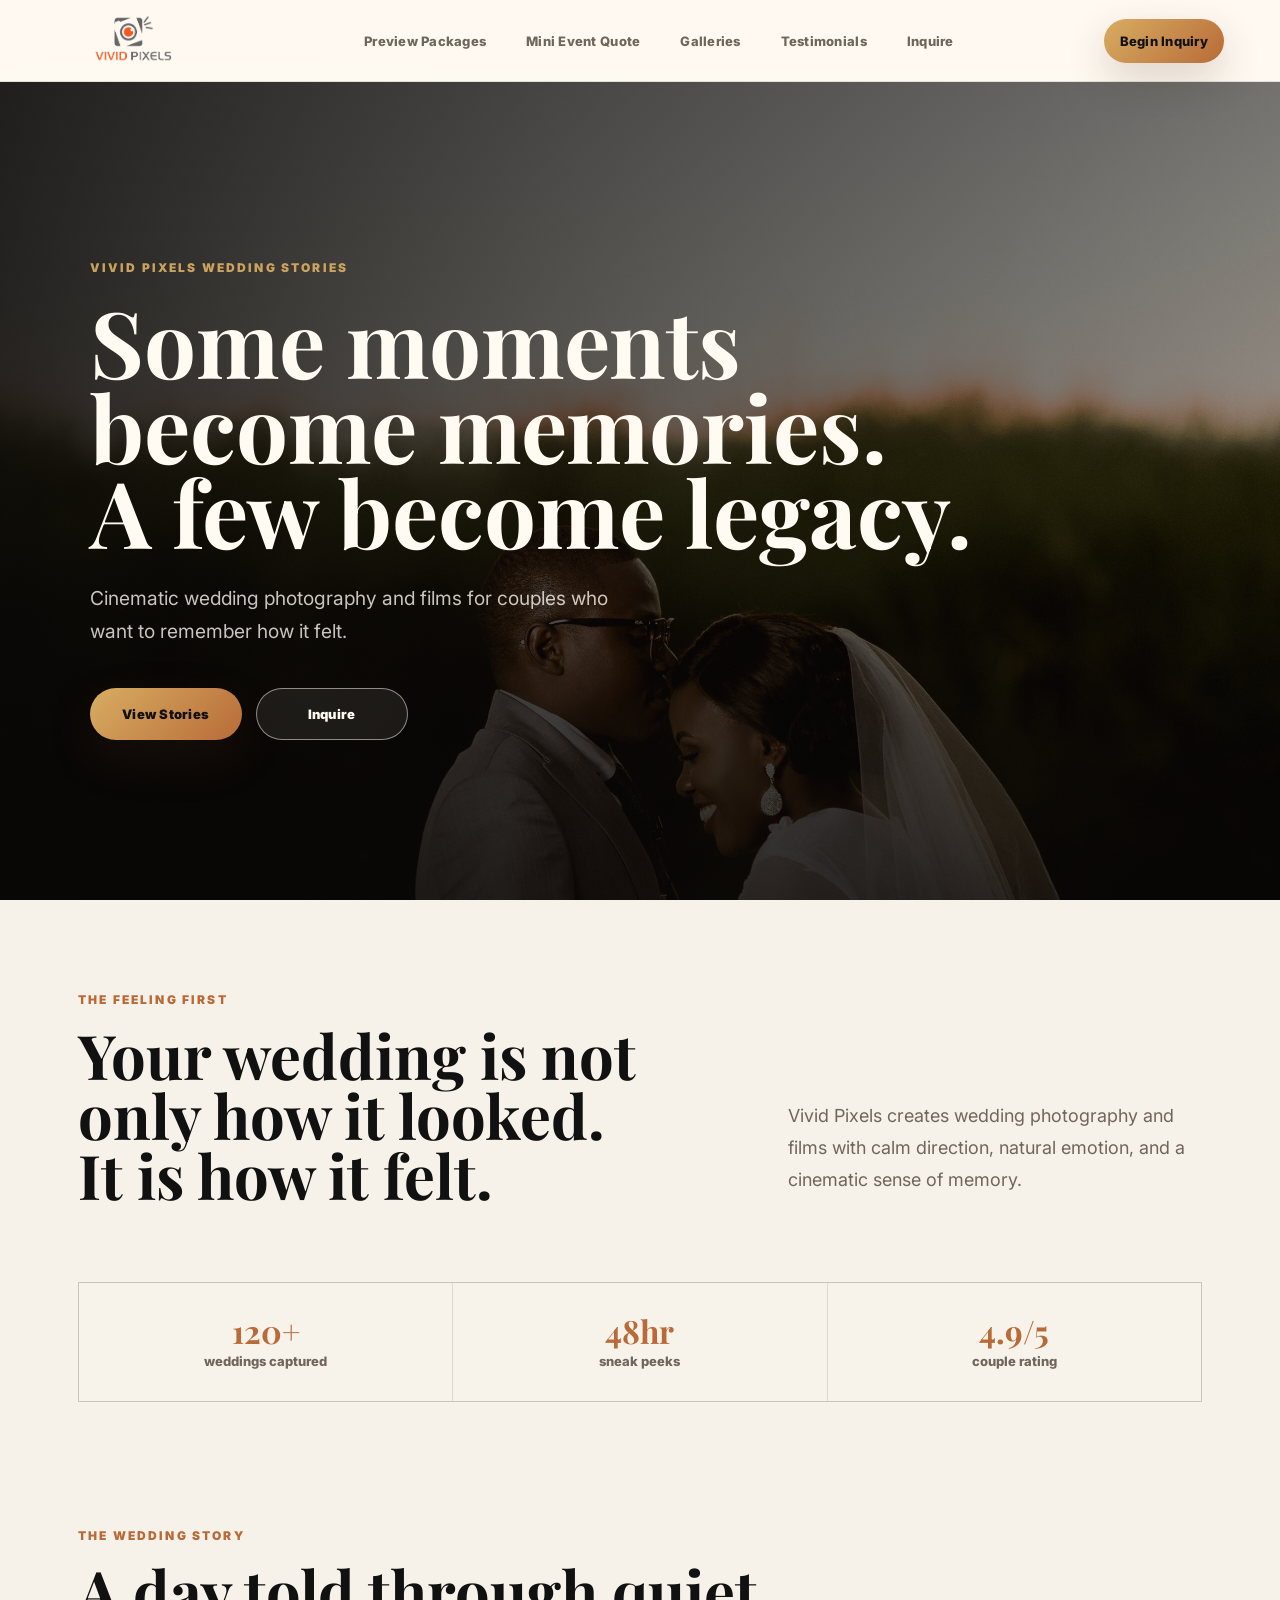
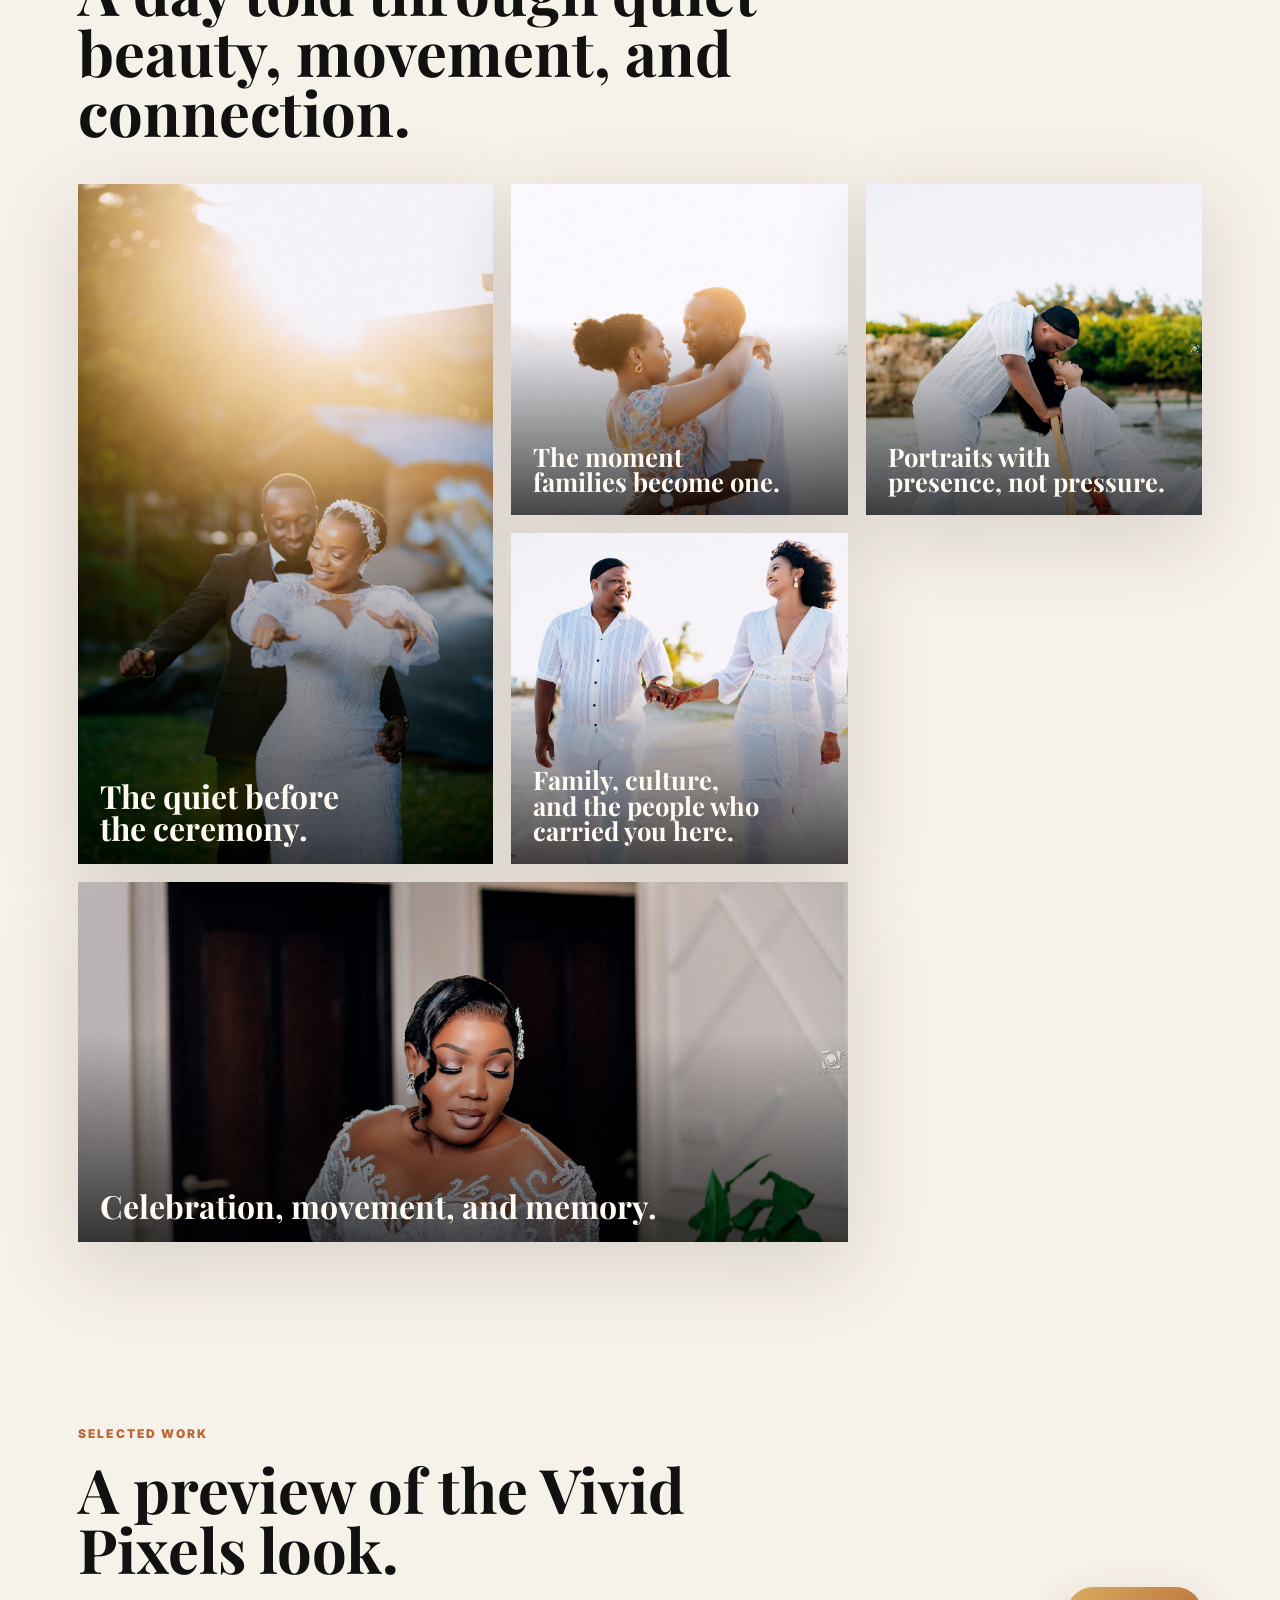
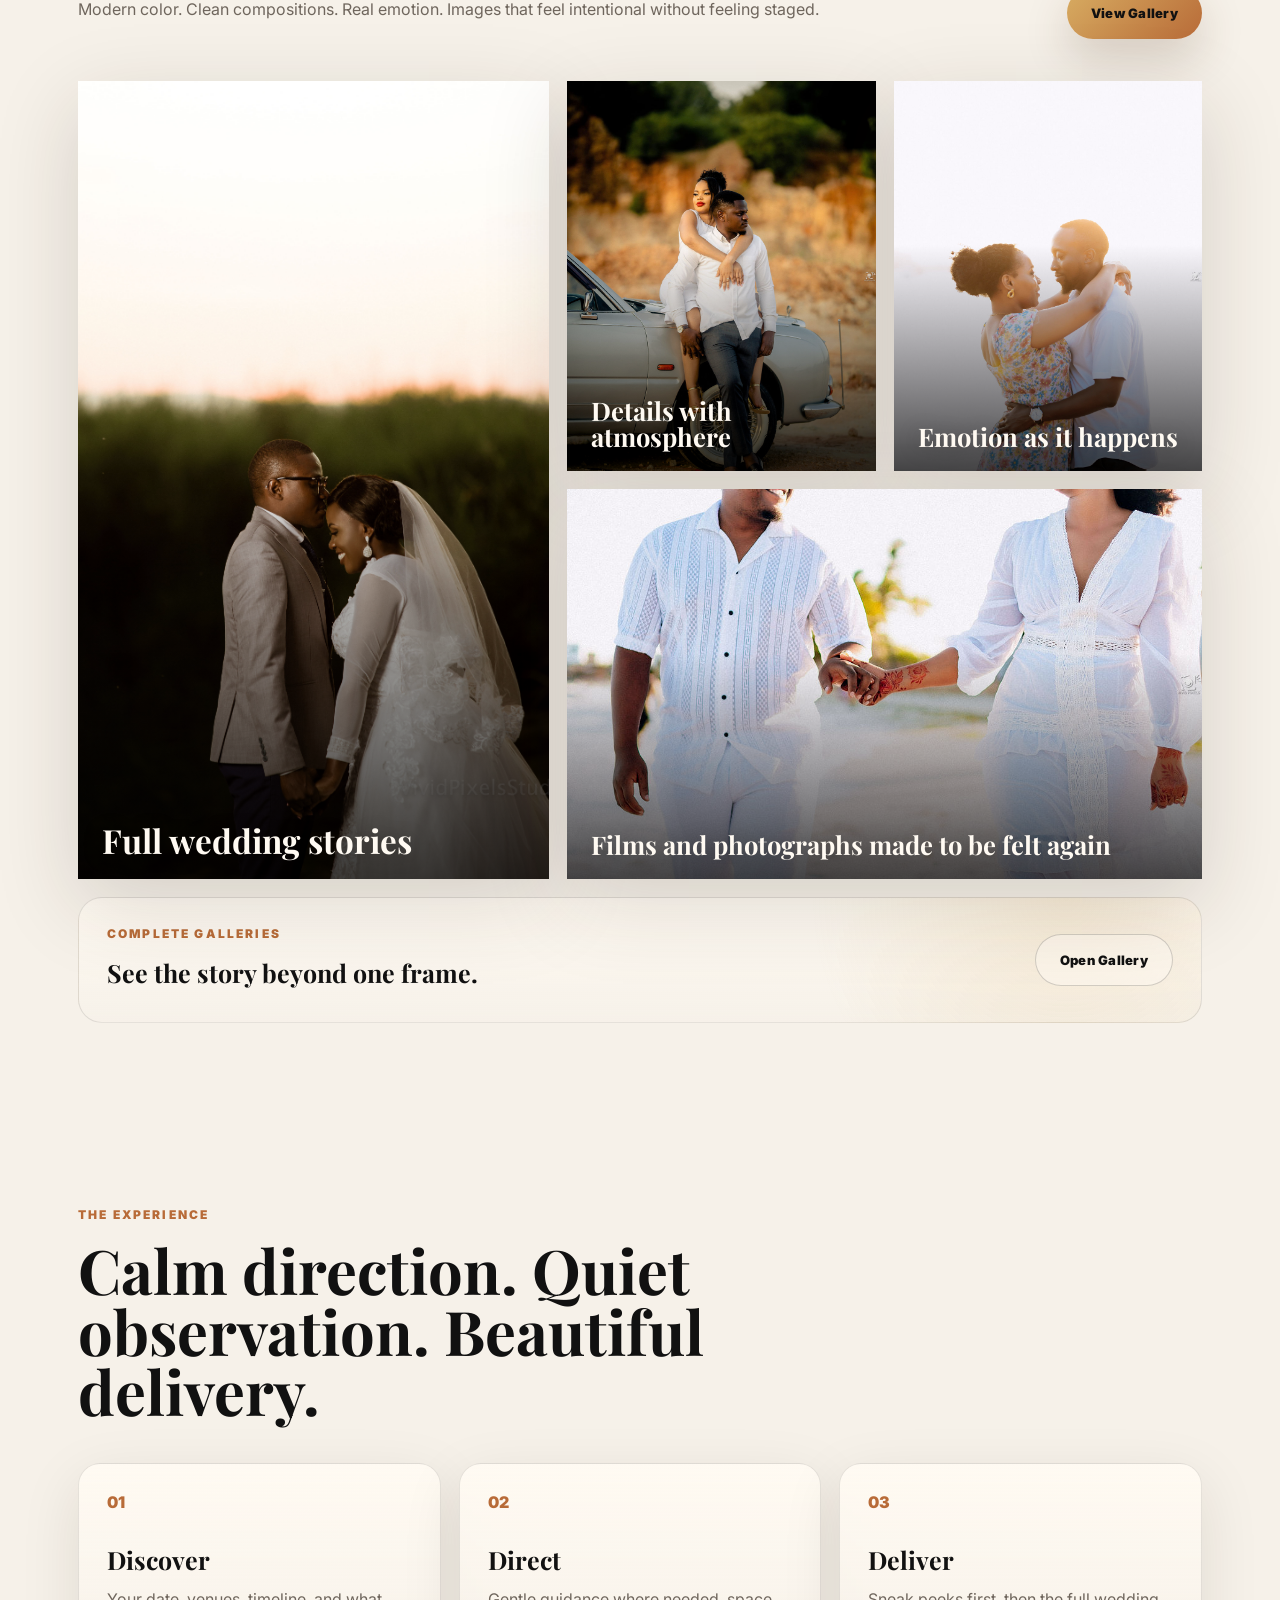
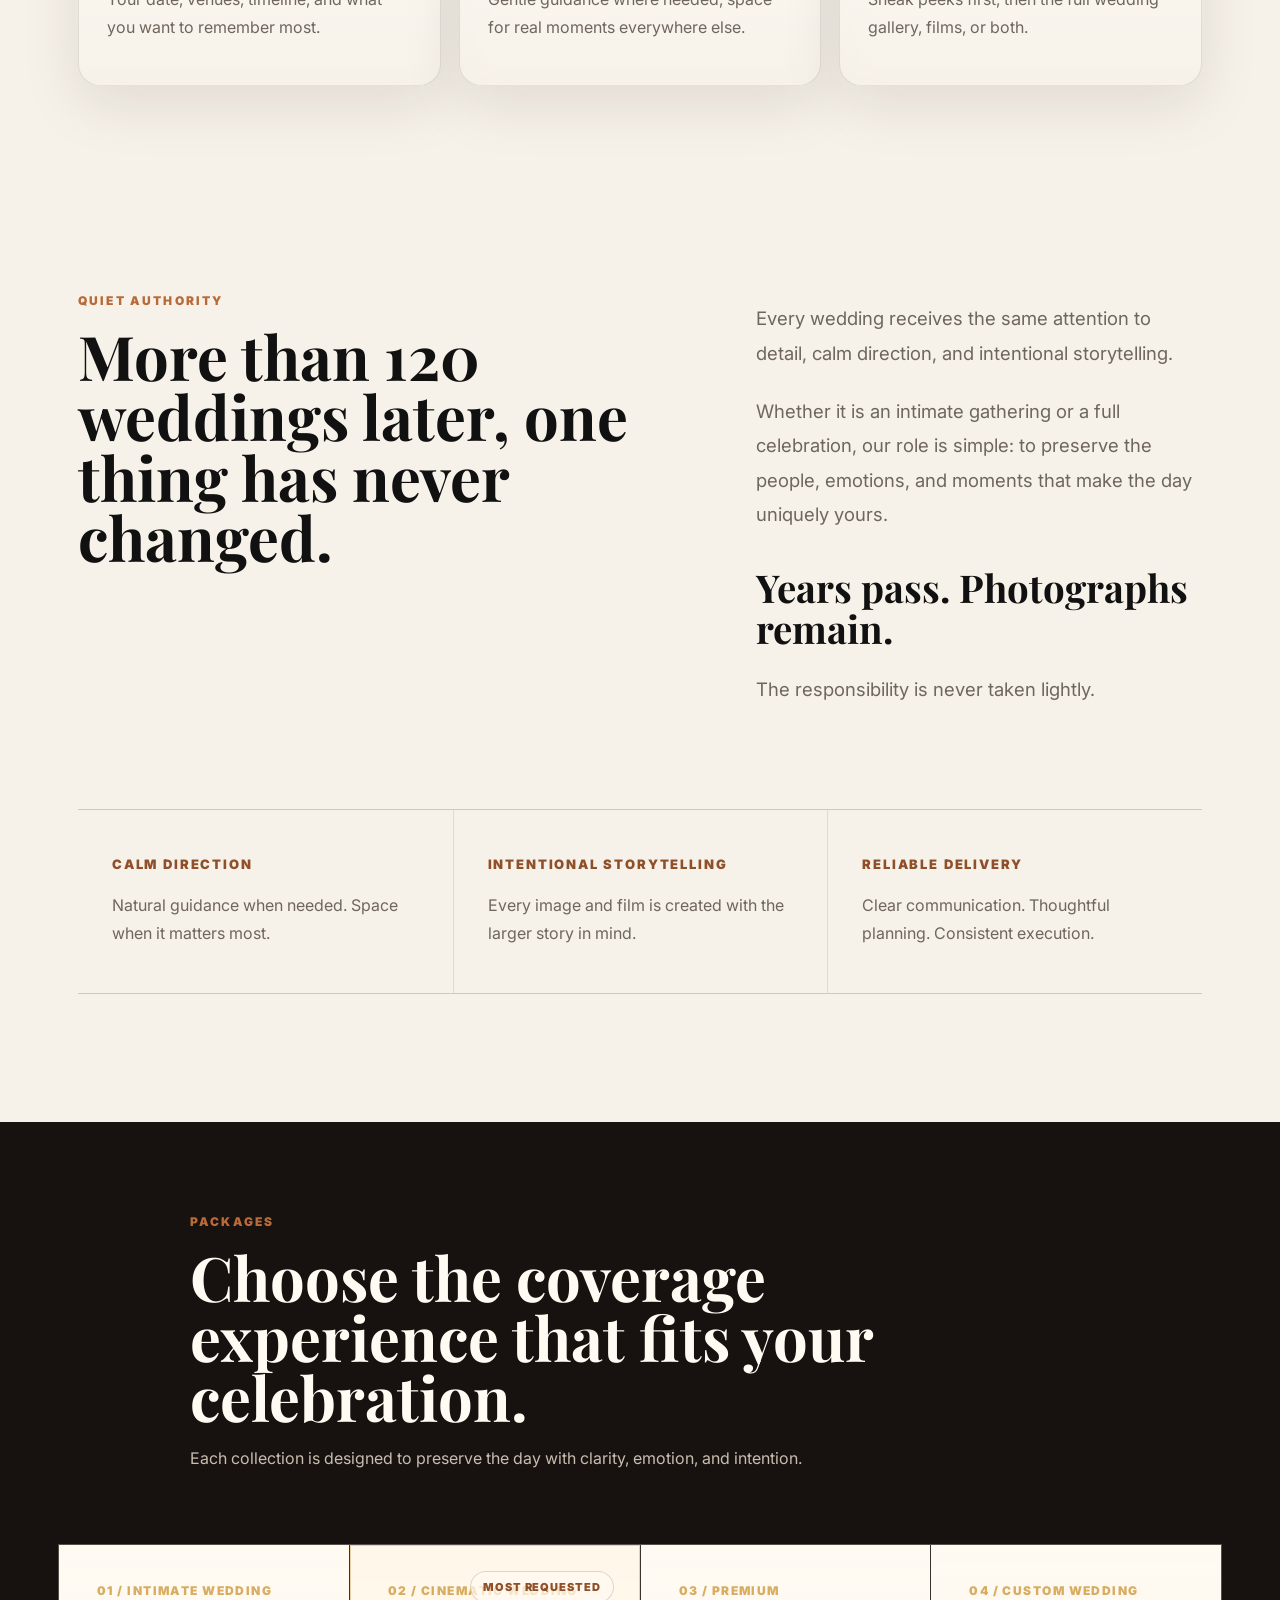
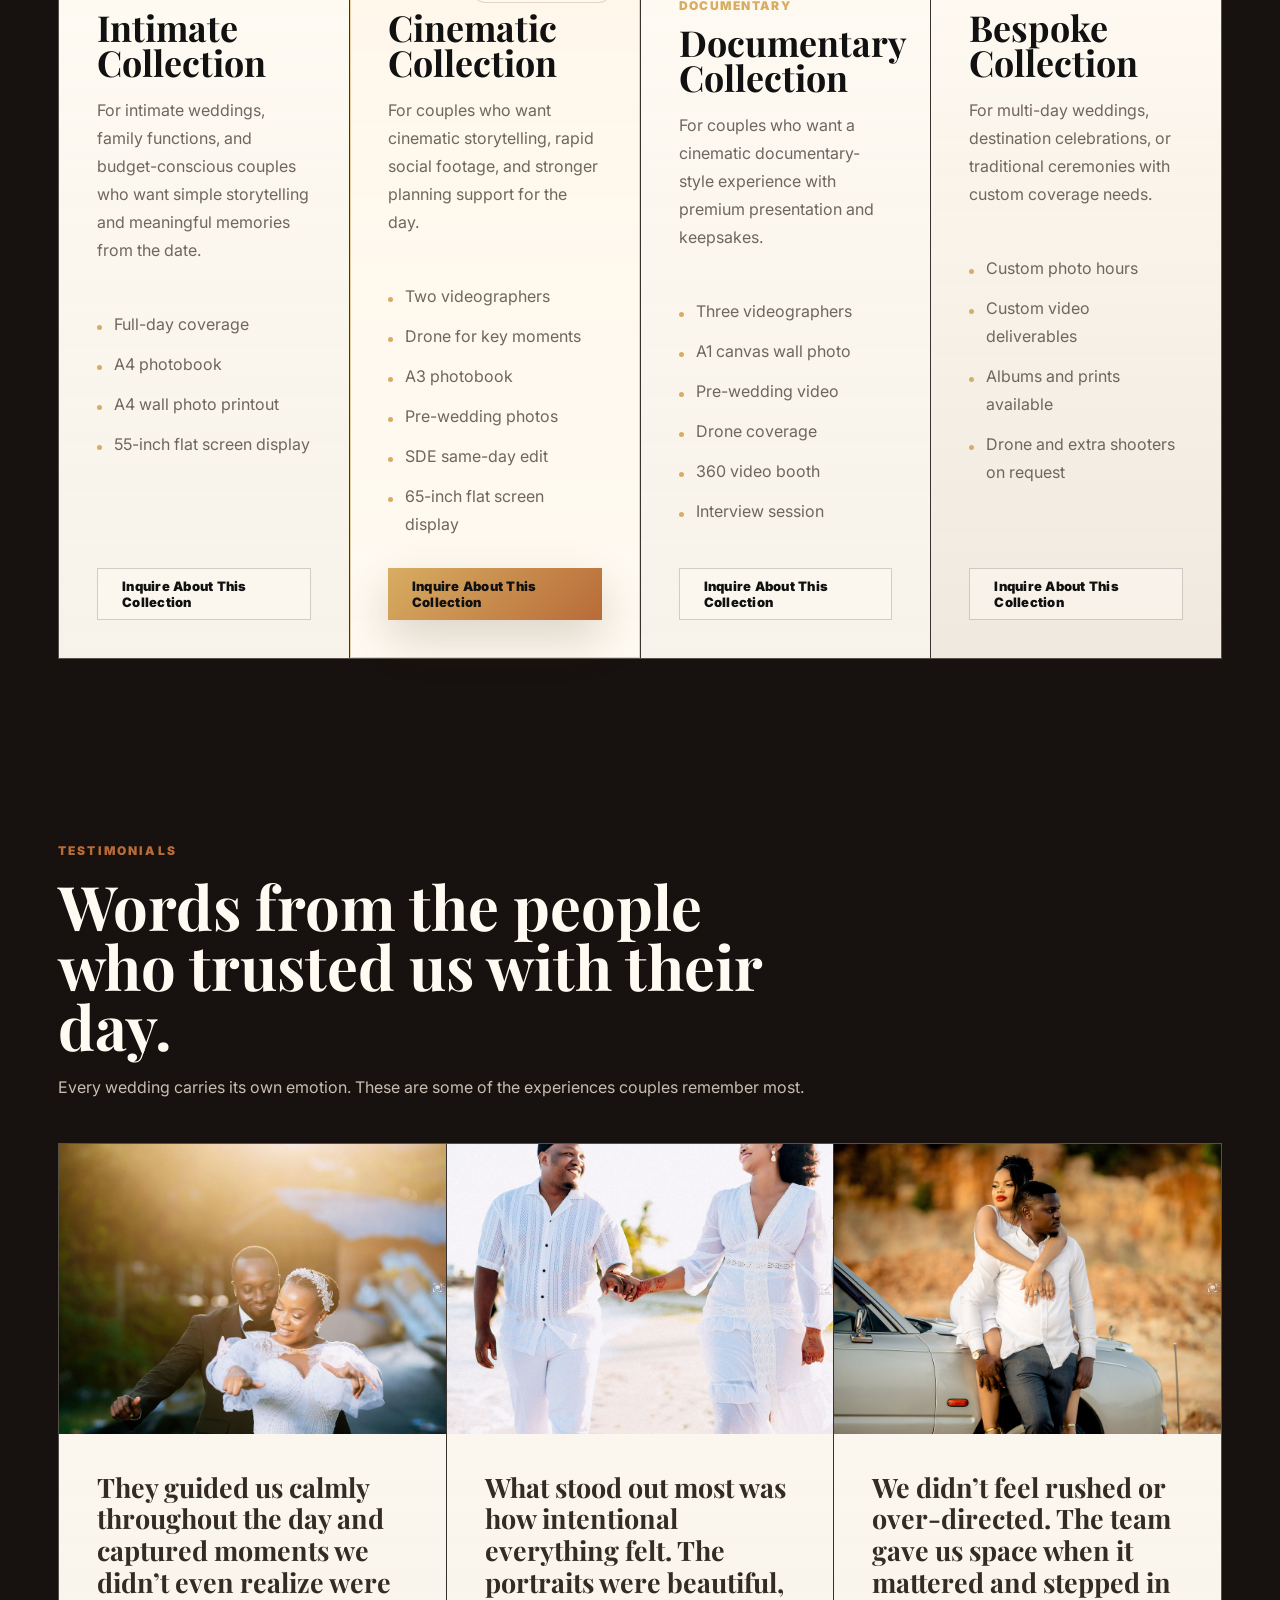
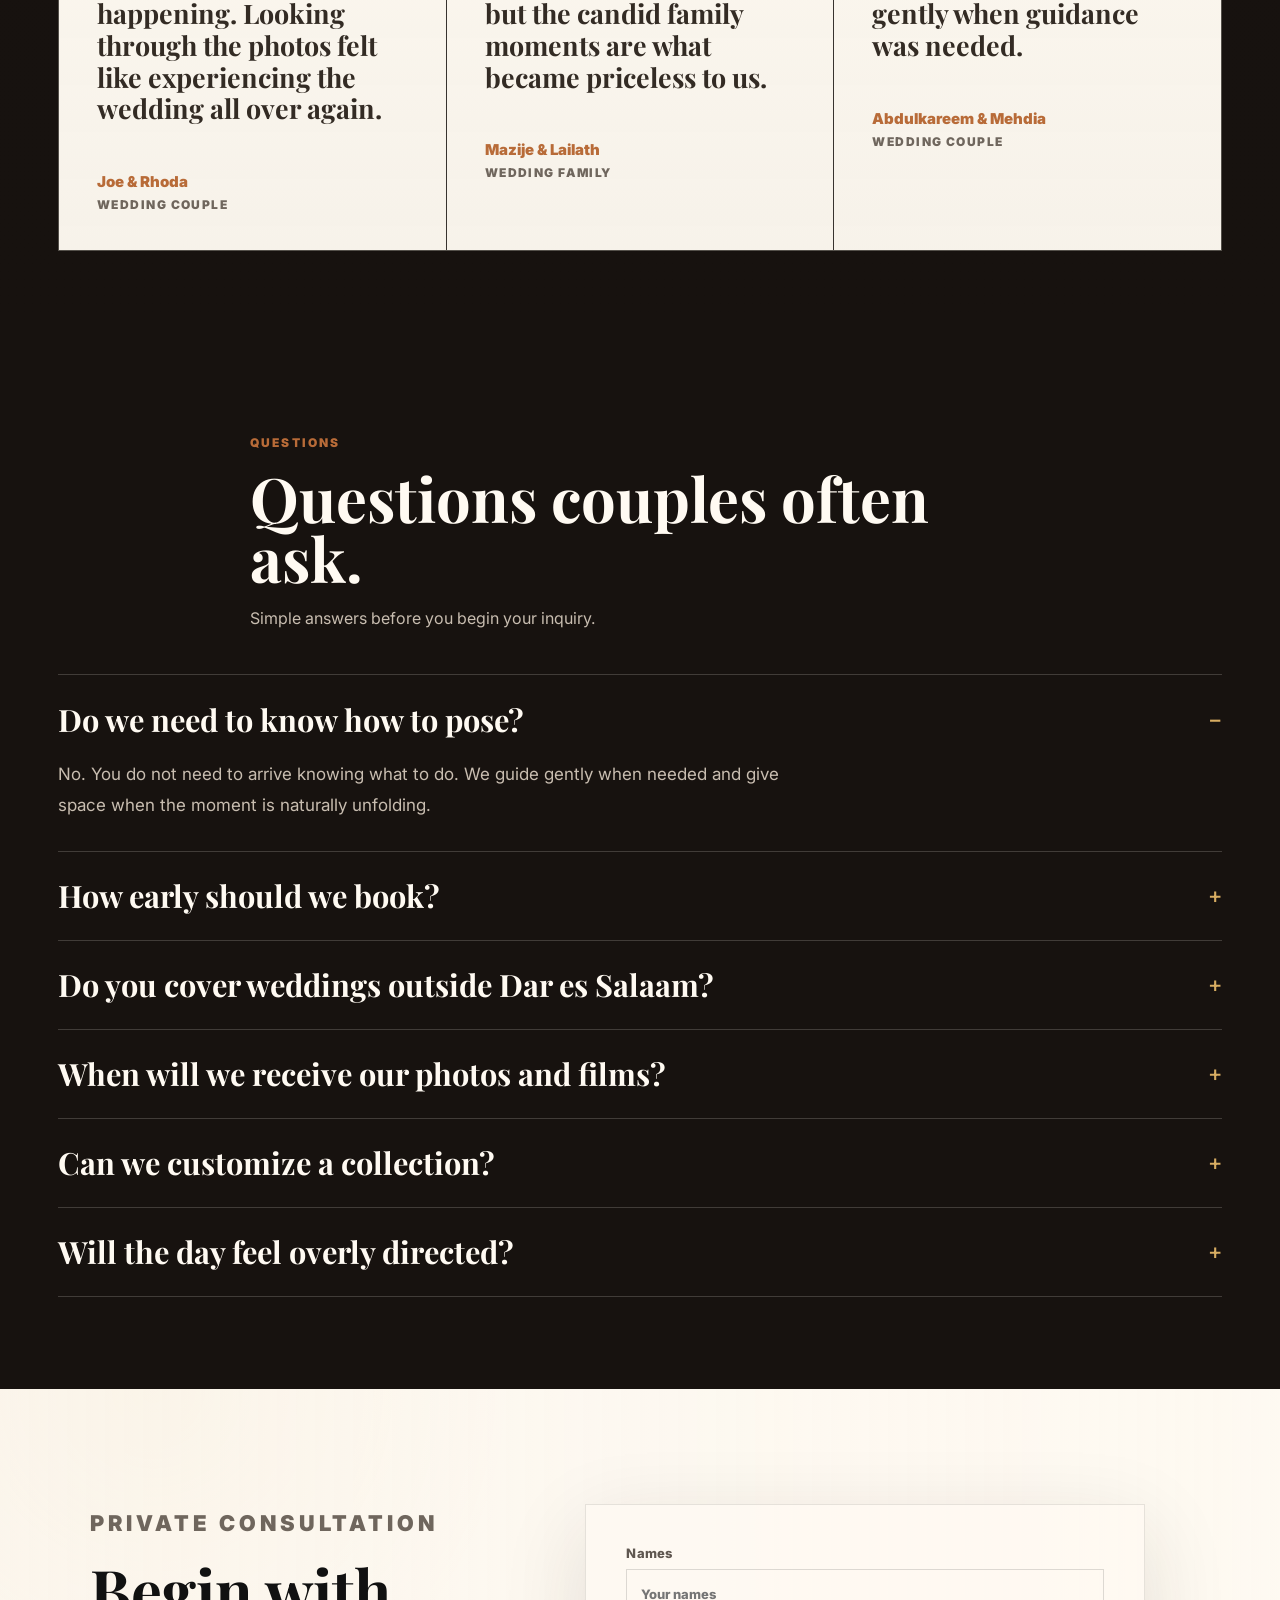
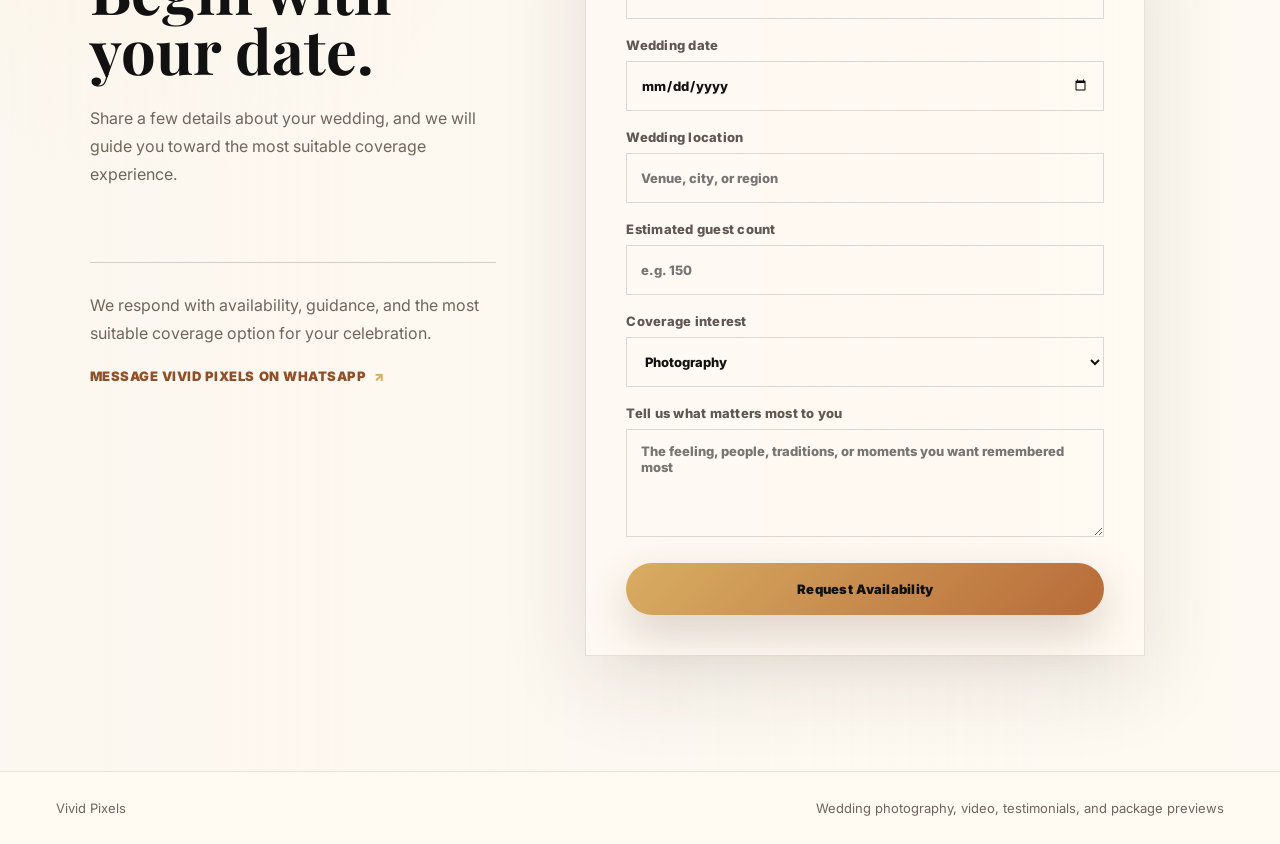
==== commit 73bb04ac: "Refine wedding FAQ section" ====
--- a/index.html
+++ b/index.html
@@ -9,7 +9,7 @@
       content="Preview wedding photography and video packages, view Vivid Pixels wedding work, and read client testimonials."
     />
     <link rel="preconnect" href="https://images.unsplash.com" />
-    <link rel="stylesheet" href="styles.css?v=20260529f" />
+    <link rel="stylesheet" href="styles.css?v=20260529g" />
   </head>
   <body>
     <header class="site-header">
@@ -331,21 +331,34 @@
       <section class="section faq-section" aria-labelledby="faq-title">
         <div class="section-heading">
           <p class="eyebrow">Questions</p>
-          <h2 id="faq-title">Before you book.</h2>
+          <h2 id="faq-title">Questions couples often ask.</h2>
+          <p>Simple answers before you begin your inquiry.</p>
         </div>
         <div class="faq-grid">
-          <article>
-            <h3>How soon do we receive previews?</h3>
-            <p>Sneak peeks are typically delivered within 48 hours so you can share the feeling while it is still fresh.</p>
-          </article>
-          <article>
-            <h3>Can packages be customized?</h3>
-            <p>Yes. Hours, second shooters, albums, reels, drone coverage, and video deliverables can be adjusted around your wedding.</p>
-          </article>
-          <article>
-            <h3>Do you cover traditional ceremonies?</h3>
-            <p>Yes. Introductions, send-offs, cultural ceremonies, family blessings, and receptions can be covered as part of a wedding package.</p>
-          </article>
+          <details open>
+            <summary>Do we need to know how to pose?</summary>
+            <p>No. You do not need to arrive knowing what to do. We guide gently when needed and give space when the moment is naturally unfolding.</p>
+          </details>
+          <details>
+            <summary>How early should we book?</summary>
+            <p>As soon as your date is confirmed. We accept a limited number of weddings so each celebration receives proper attention, planning, and care.</p>
+          </details>
+          <details>
+            <summary>Do you cover weddings outside Dar es Salaam?</summary>
+            <p>Yes. We cover weddings in Dar es Salaam and selected destinations across Tanzania. Travel requirements can be discussed during inquiry.</p>
+          </details>
+          <details>
+            <summary>When will we receive our photos and films?</summary>
+            <p>Delivery timelines depend on the type of coverage selected. We communicate expected timelines clearly before confirmation so you know what to expect.</p>
+          </details>
+          <details>
+            <summary>Can we customize a collection?</summary>
+            <p>Yes. Our collections provide a starting point, but coverage can be refined depending on your wedding size, location, and priorities.</p>
+          </details>
+          <details>
+            <summary>Will the day feel overly directed?</summary>
+            <p>No. Our approach is calm and intentional. We step in when guidance helps, but we avoid turning real moments into forced scenes.</p>
+          </details>
         </div>
       </section>
 
@@ -398,6 +411,6 @@
       <span>Wedding photography, video, testimonials, and package previews</span>
     </footer>
 
-    <script src="script.js?v=20260529f"></script>
+    <script src="script.js?v=20260529g"></script>
   </body>
 </html>
--- a/styles.css
+++ b/styles.css
@@ -480,7 +480,6 @@
 .process-grid p,
 .package-copy,
 .package-card li,
-.faq-grid p,
 .contact-band p:not(.eyebrow) {
   color: var(--silver);
   font-size: 16px;
@@ -488,8 +487,7 @@
 }
 
 .service-grid,
-.process-grid,
-.faq-grid {
+.process-grid {
   display: grid;
   grid-template-columns: repeat(3, 1fr);
   gap: 18px;
@@ -497,7 +495,6 @@
 
 .service-card,
 .process-grid article,
-.faq-grid article,
 .lead-form {
   border: 1px solid var(--line);
   border-radius: 22px;
@@ -506,8 +503,7 @@
 }
 
 .service-card,
-.process-grid article,
-.faq-grid article {
+.process-grid article {
   padding: 28px;
 }
 
@@ -1089,6 +1085,60 @@
   text-transform: uppercase;
 }
 
+.faq-section .section-heading {
+  max-width: 780px;
+}
+
+.faq-grid {
+  display: grid;
+  border-top: 1px solid rgba(255, 250, 242, 0.18);
+}
+
+.faq-grid details {
+  border-bottom: 1px solid rgba(255, 250, 242, 0.18);
+  color: #fffaf2;
+}
+
+.faq-grid summary {
+  min-height: 88px;
+  display: grid;
+  grid-template-columns: minmax(0, 1fr) auto;
+  gap: 24px;
+  align-items: center;
+  padding: 26px 0;
+  color: #fffaf2;
+  font-family: "Playfair Display", Georgia, serif;
+  font-size: clamp(24px, 2.4vw, 34px);
+  font-weight: 700;
+  line-height: 1.08;
+  list-style: none;
+  cursor: pointer;
+}
+
+.faq-grid summary::-webkit-details-marker {
+  display: none;
+}
+
+.faq-grid summary::after {
+  content: "+";
+  color: var(--gold);
+  font-family: Inter, ui-sans-serif, system-ui, -apple-system, BlinkMacSystemFont, "Segoe UI", sans-serif;
+  font-size: 22px;
+  font-weight: 500;
+}
+
+.faq-grid details[open] summary::after {
+  content: "−";
+}
+
+.faq-grid p {
+  max-width: 760px;
+  margin: -4px 0 30px;
+  color: #c8bdb0;
+  font-size: 17px;
+  line-height: 1.8;
+}
+
 .lead-form {
   display: grid;
   gap: 16px;
@@ -1902,7 +1952,6 @@
   .service-grid,
   .process-grid,
   .review-list,
-  .faq-grid,
   .package-grid {
     grid-template-columns: repeat(2, minmax(0, 1fr));
   }
@@ -2049,6 +2098,11 @@
     border-left: 0;
   }
 
+  .faq-grid summary {
+    min-height: 74px;
+    padding: 22px 0;
+  }
+
   .film-hero {
     padding-top: 72px;
   }
@@ -2199,6 +2253,17 @@
     font-size: 31px;
   }
 
+  .faq-grid summary {
+    min-height: 68px;
+    gap: 16px;
+    font-size: 25px;
+  }
+
+  .faq-grid p {
+    margin-bottom: 24px;
+    font-size: 15px;
+  }
+
   .slide-stage,
   .slide-stage img {
     min-height: 360px;
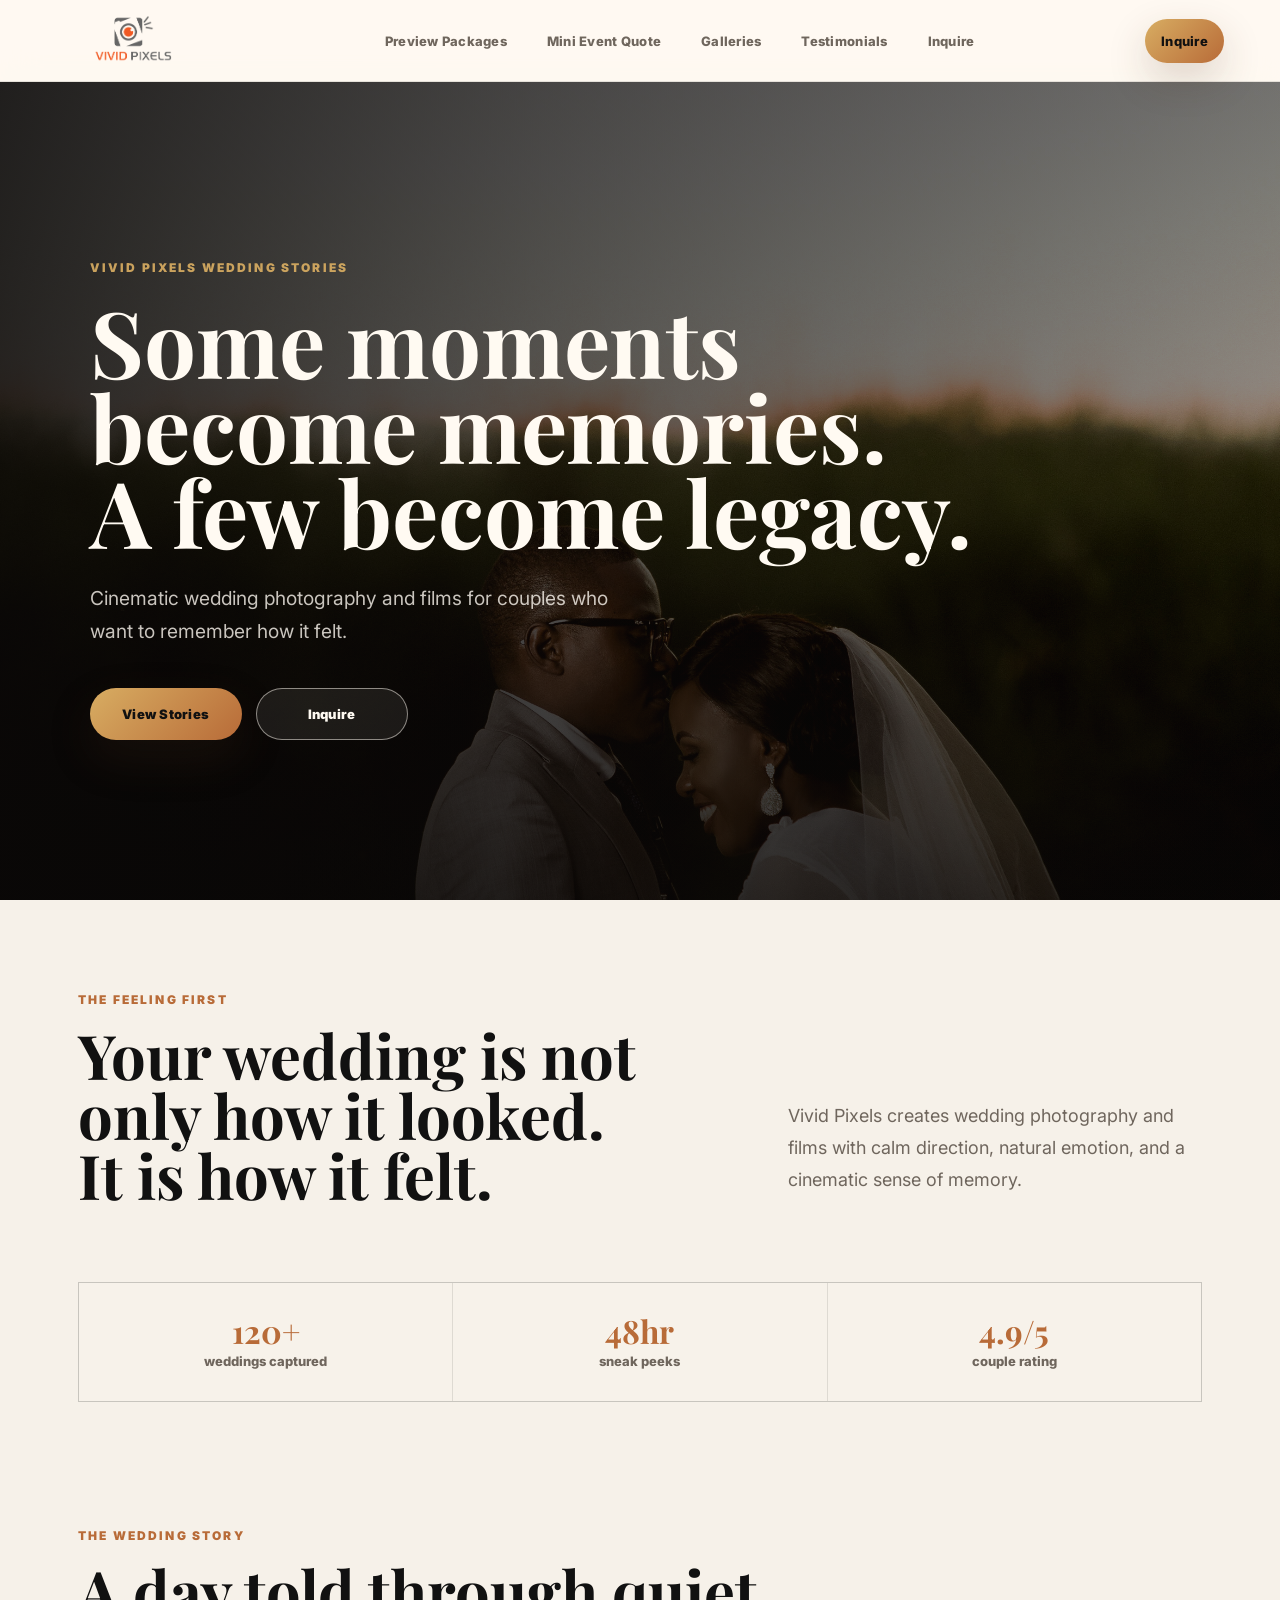
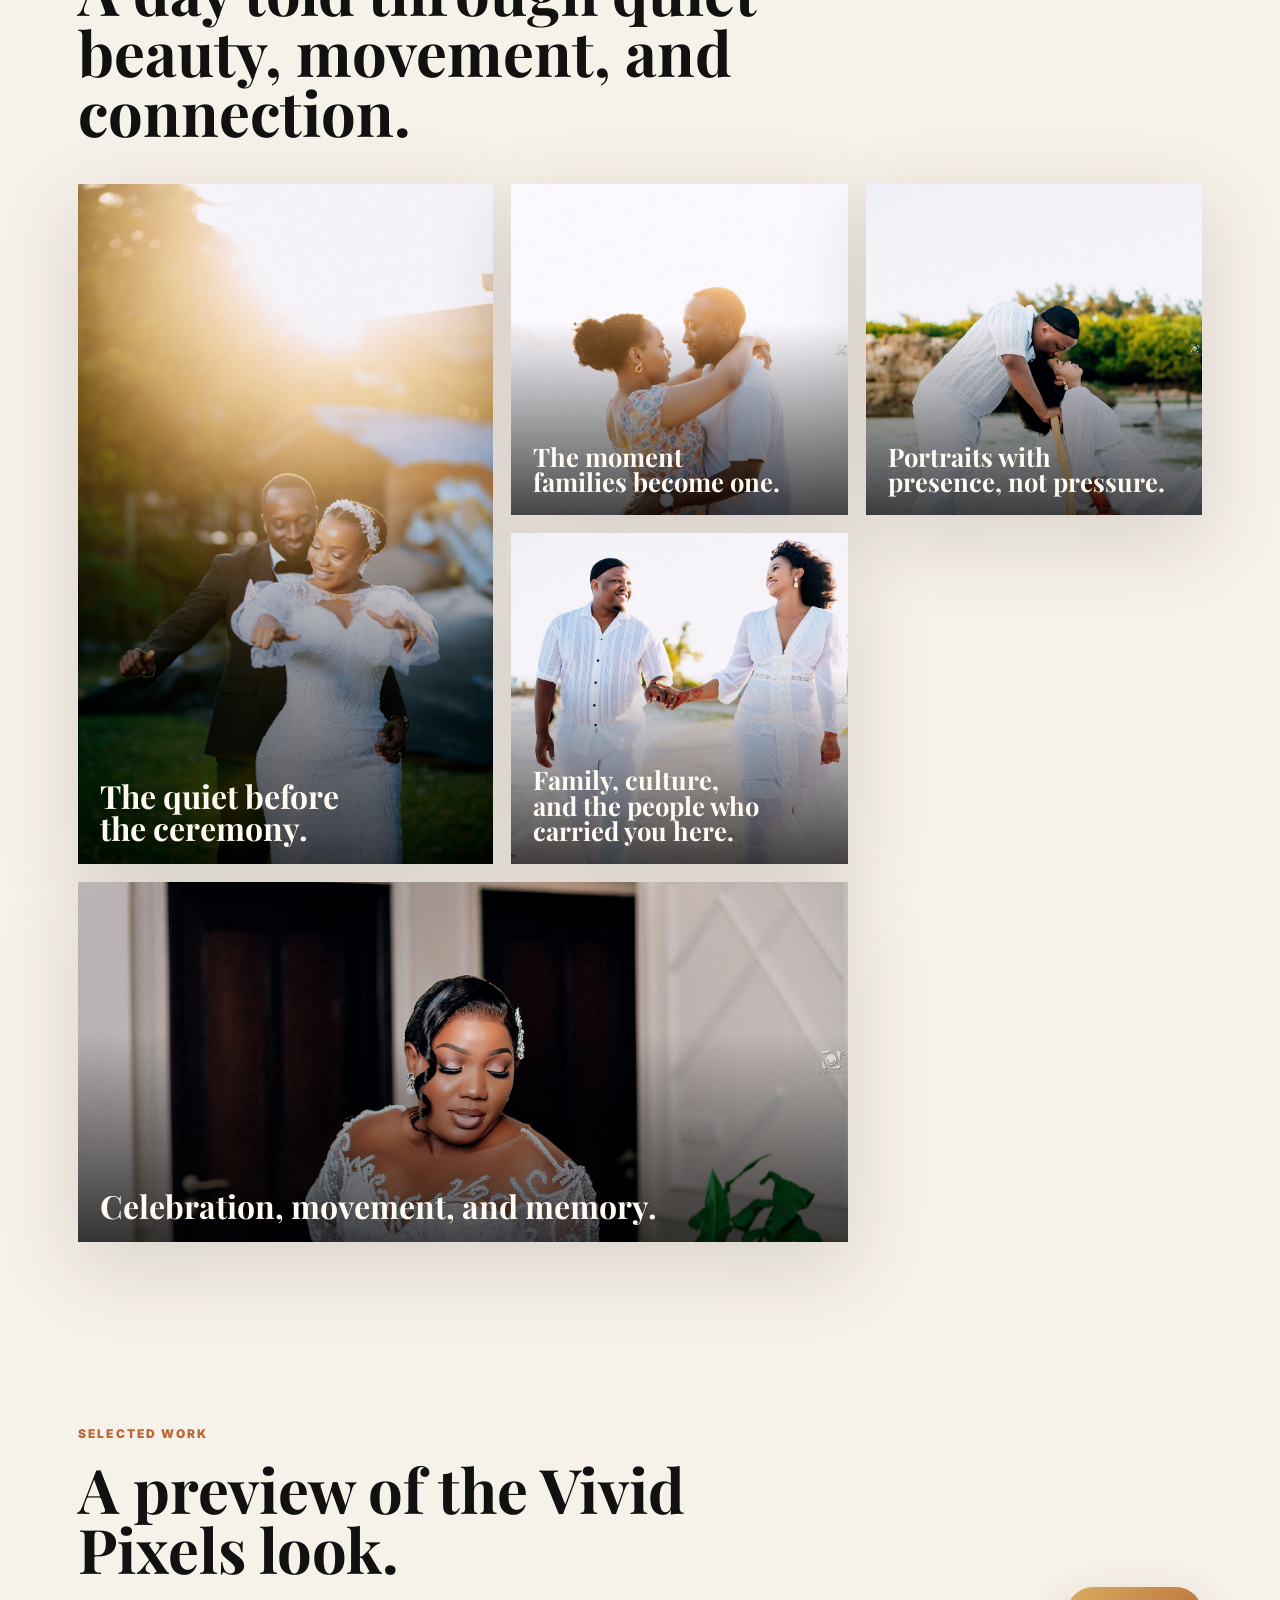
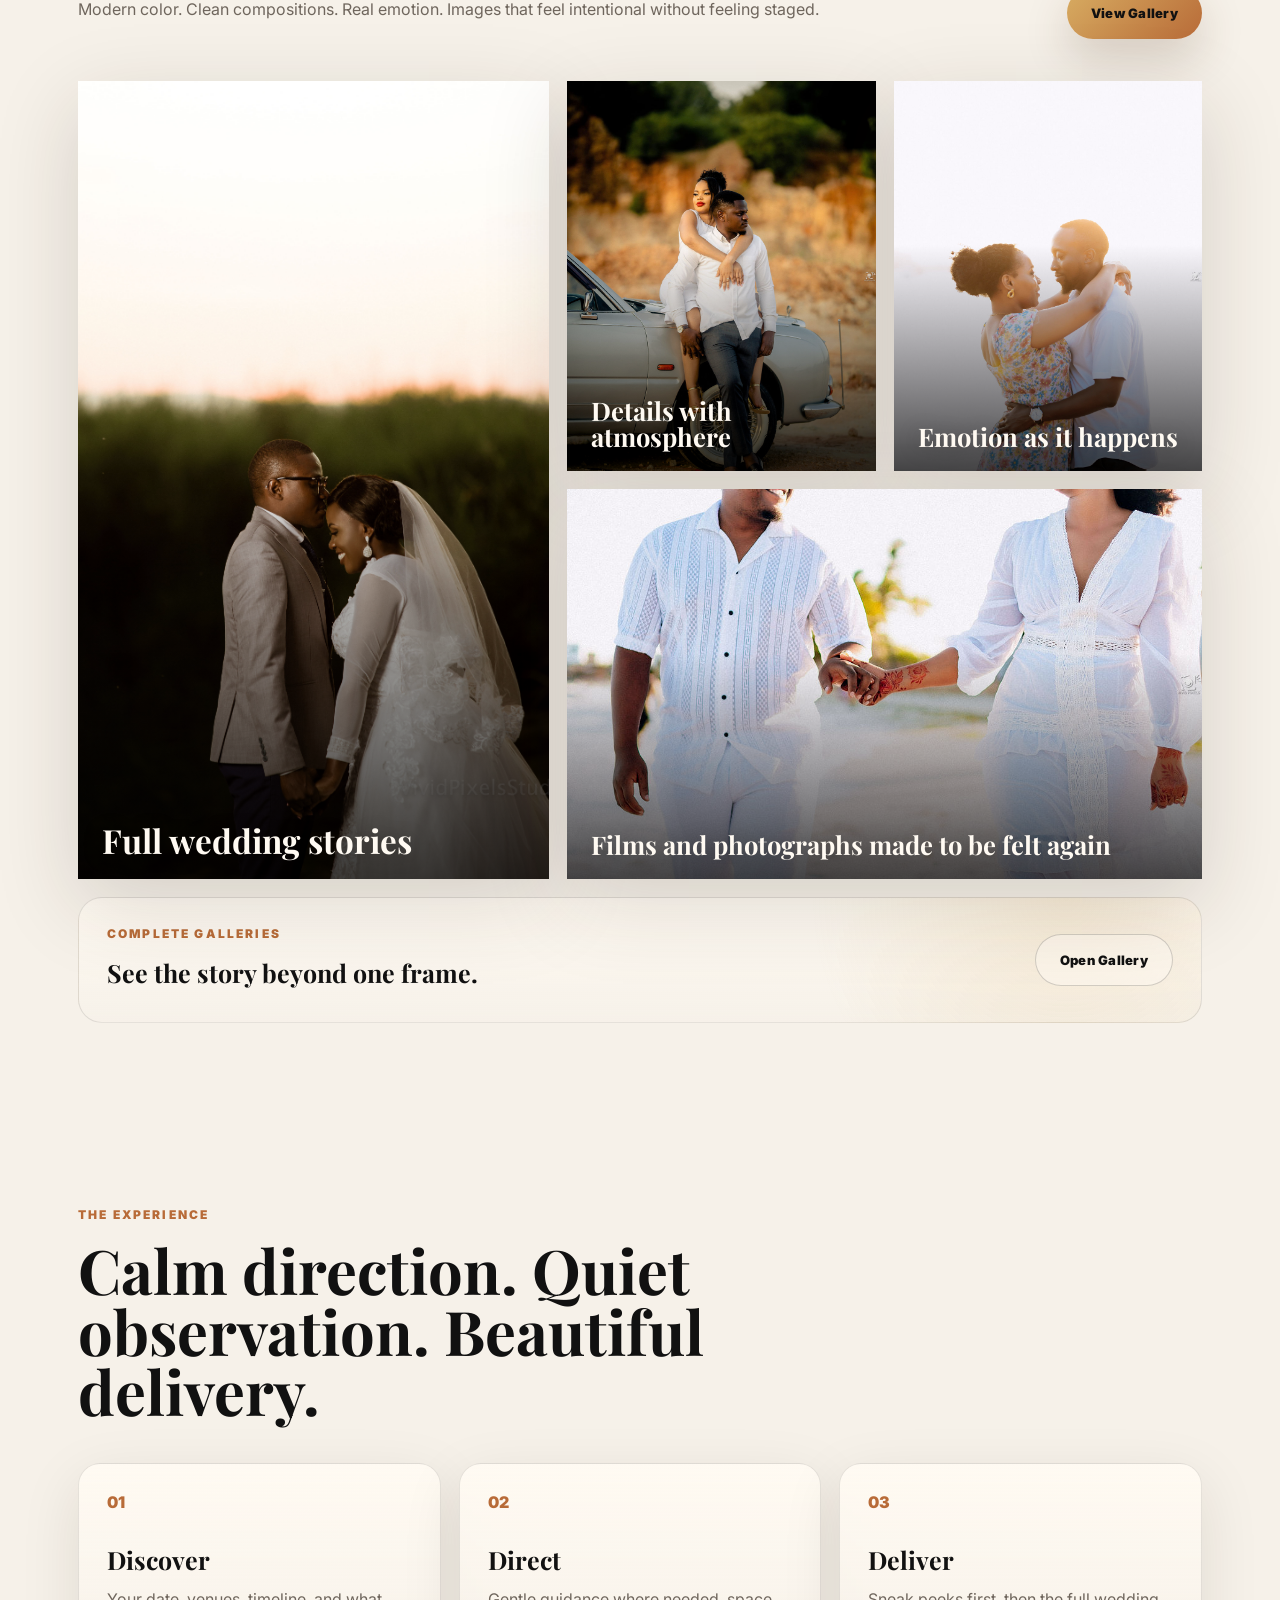
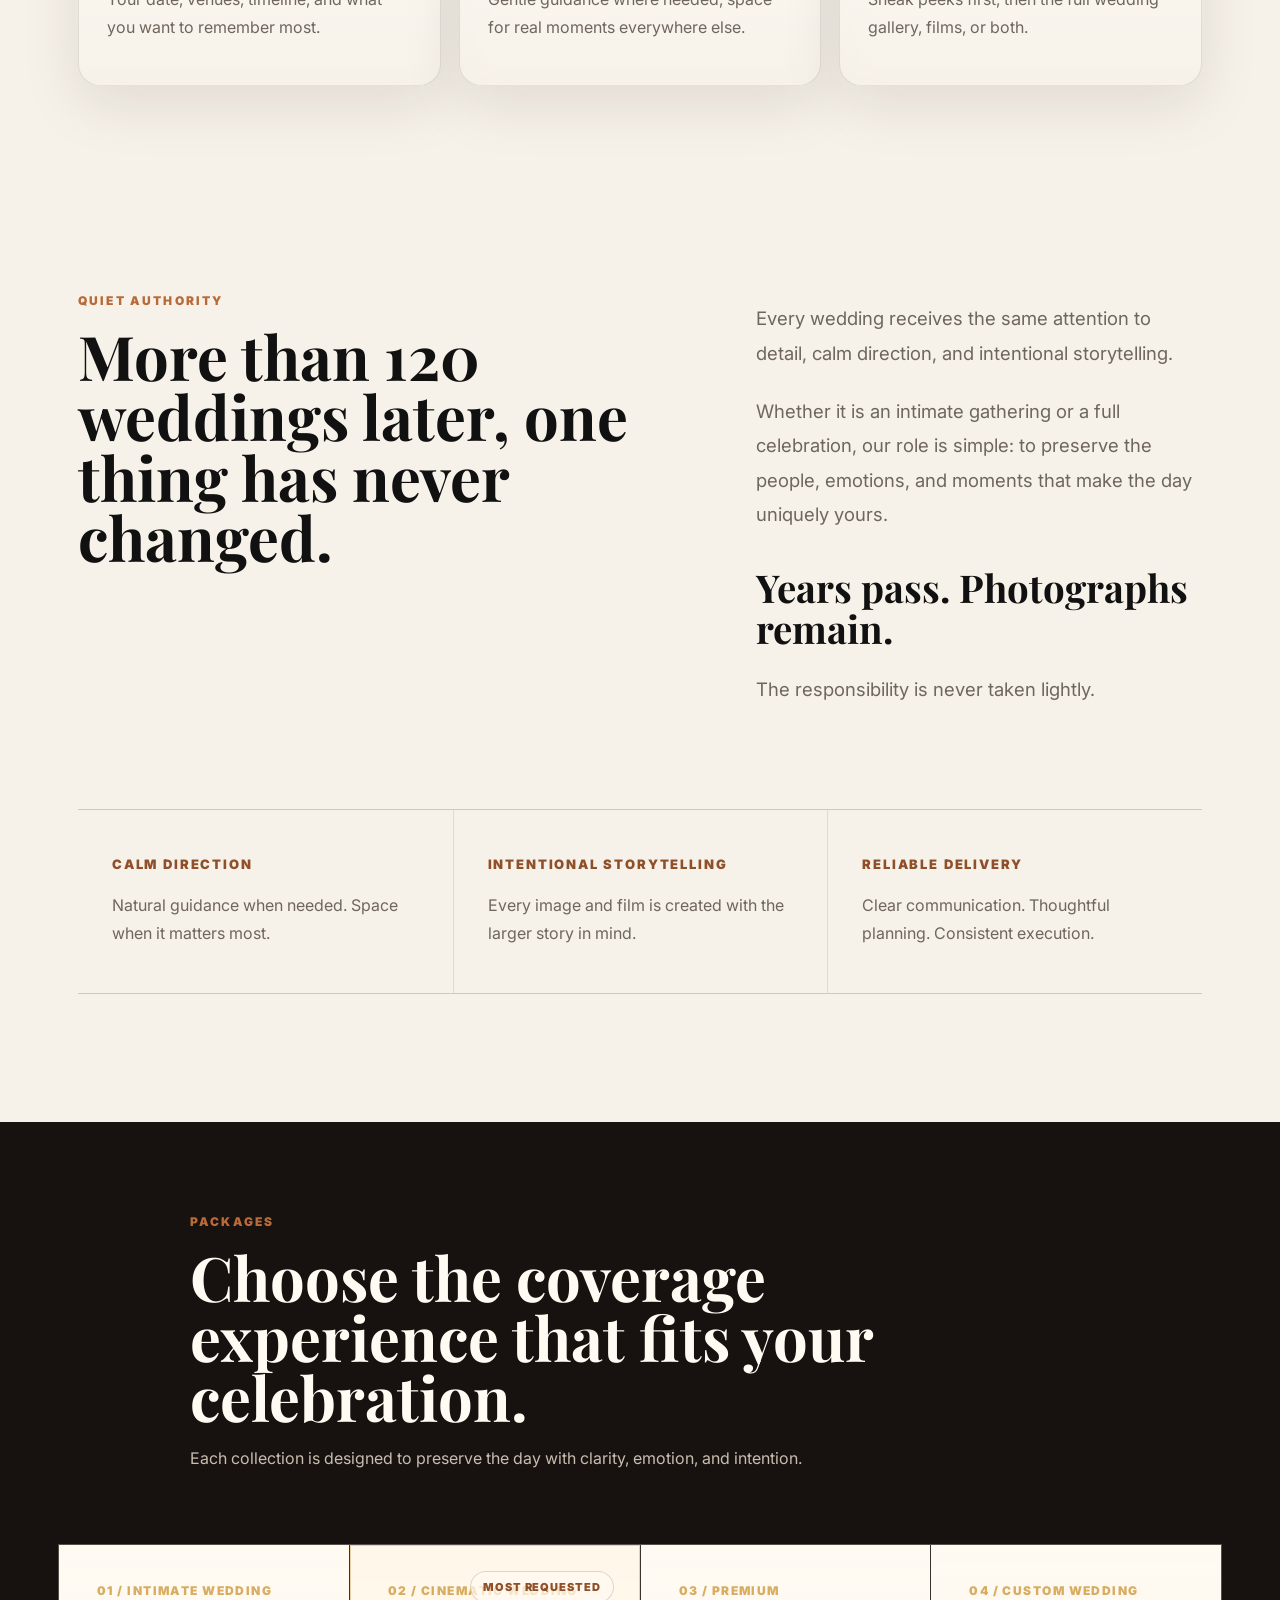
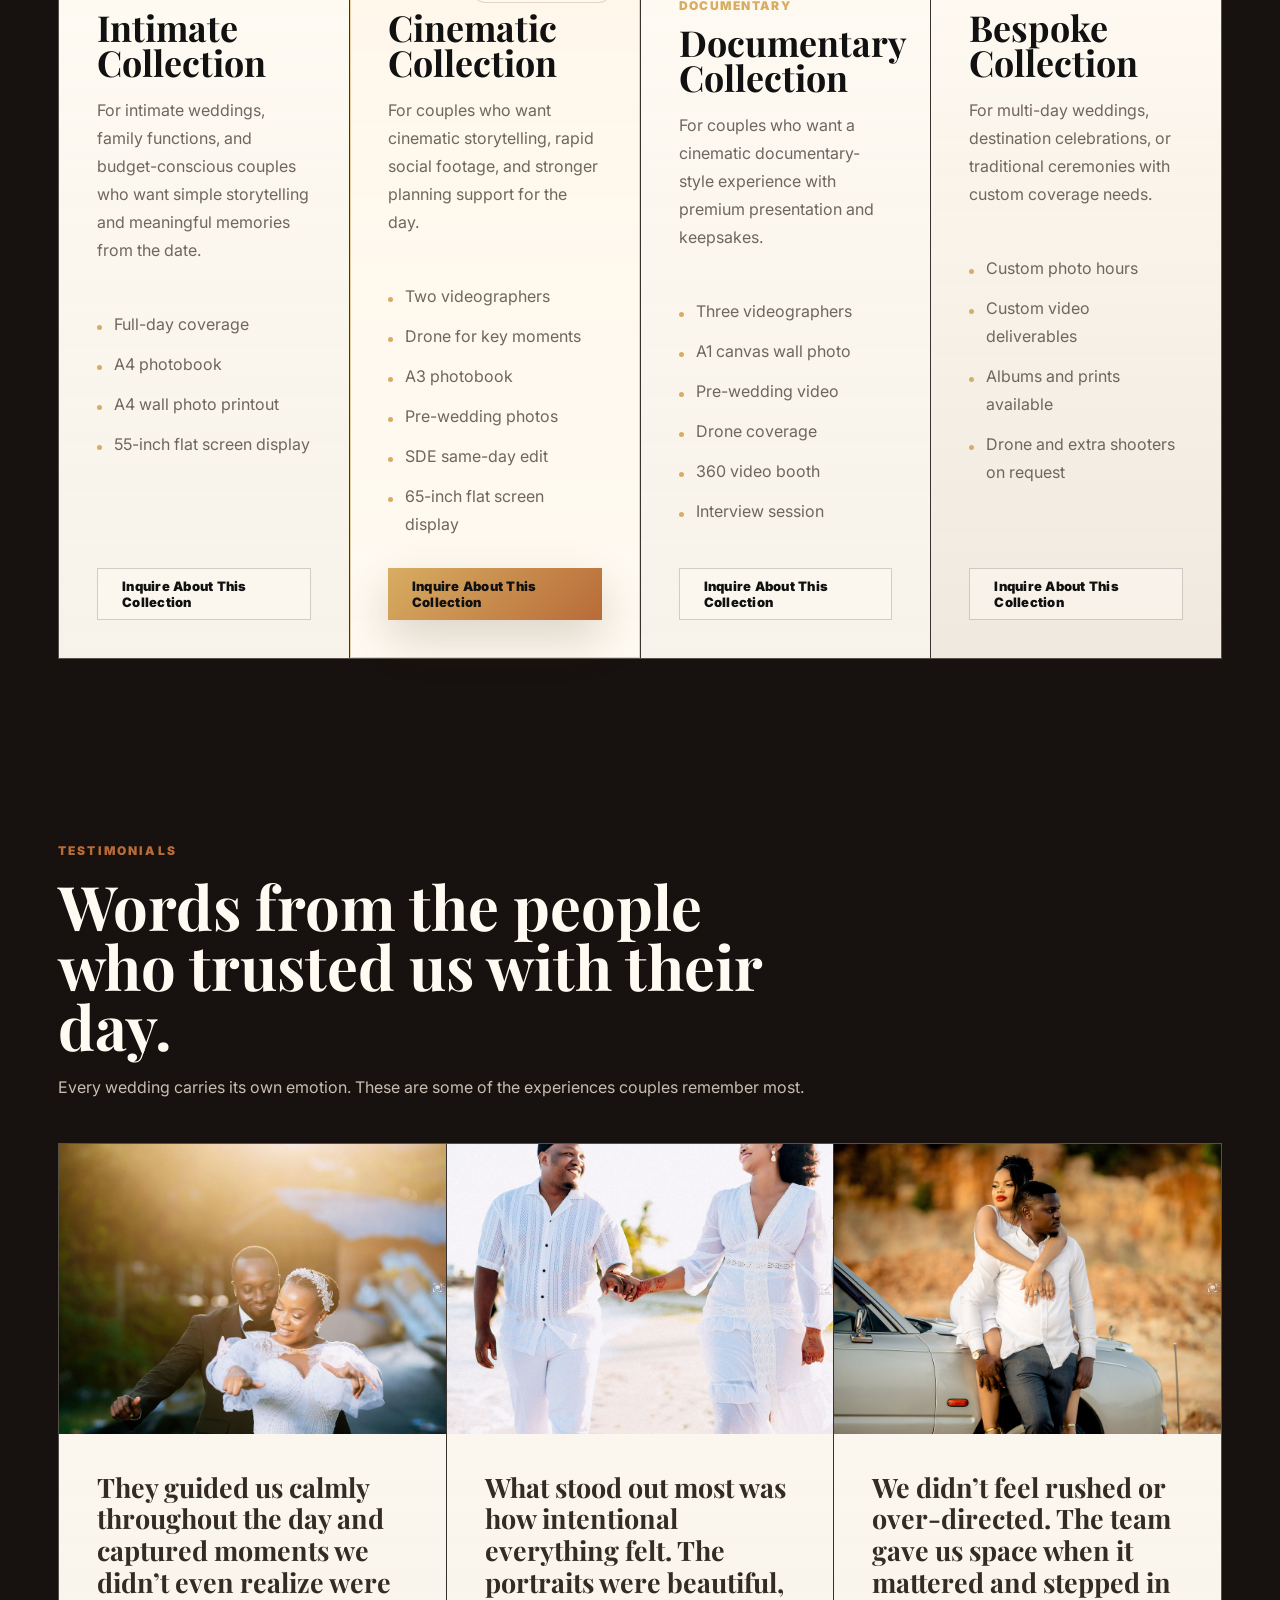
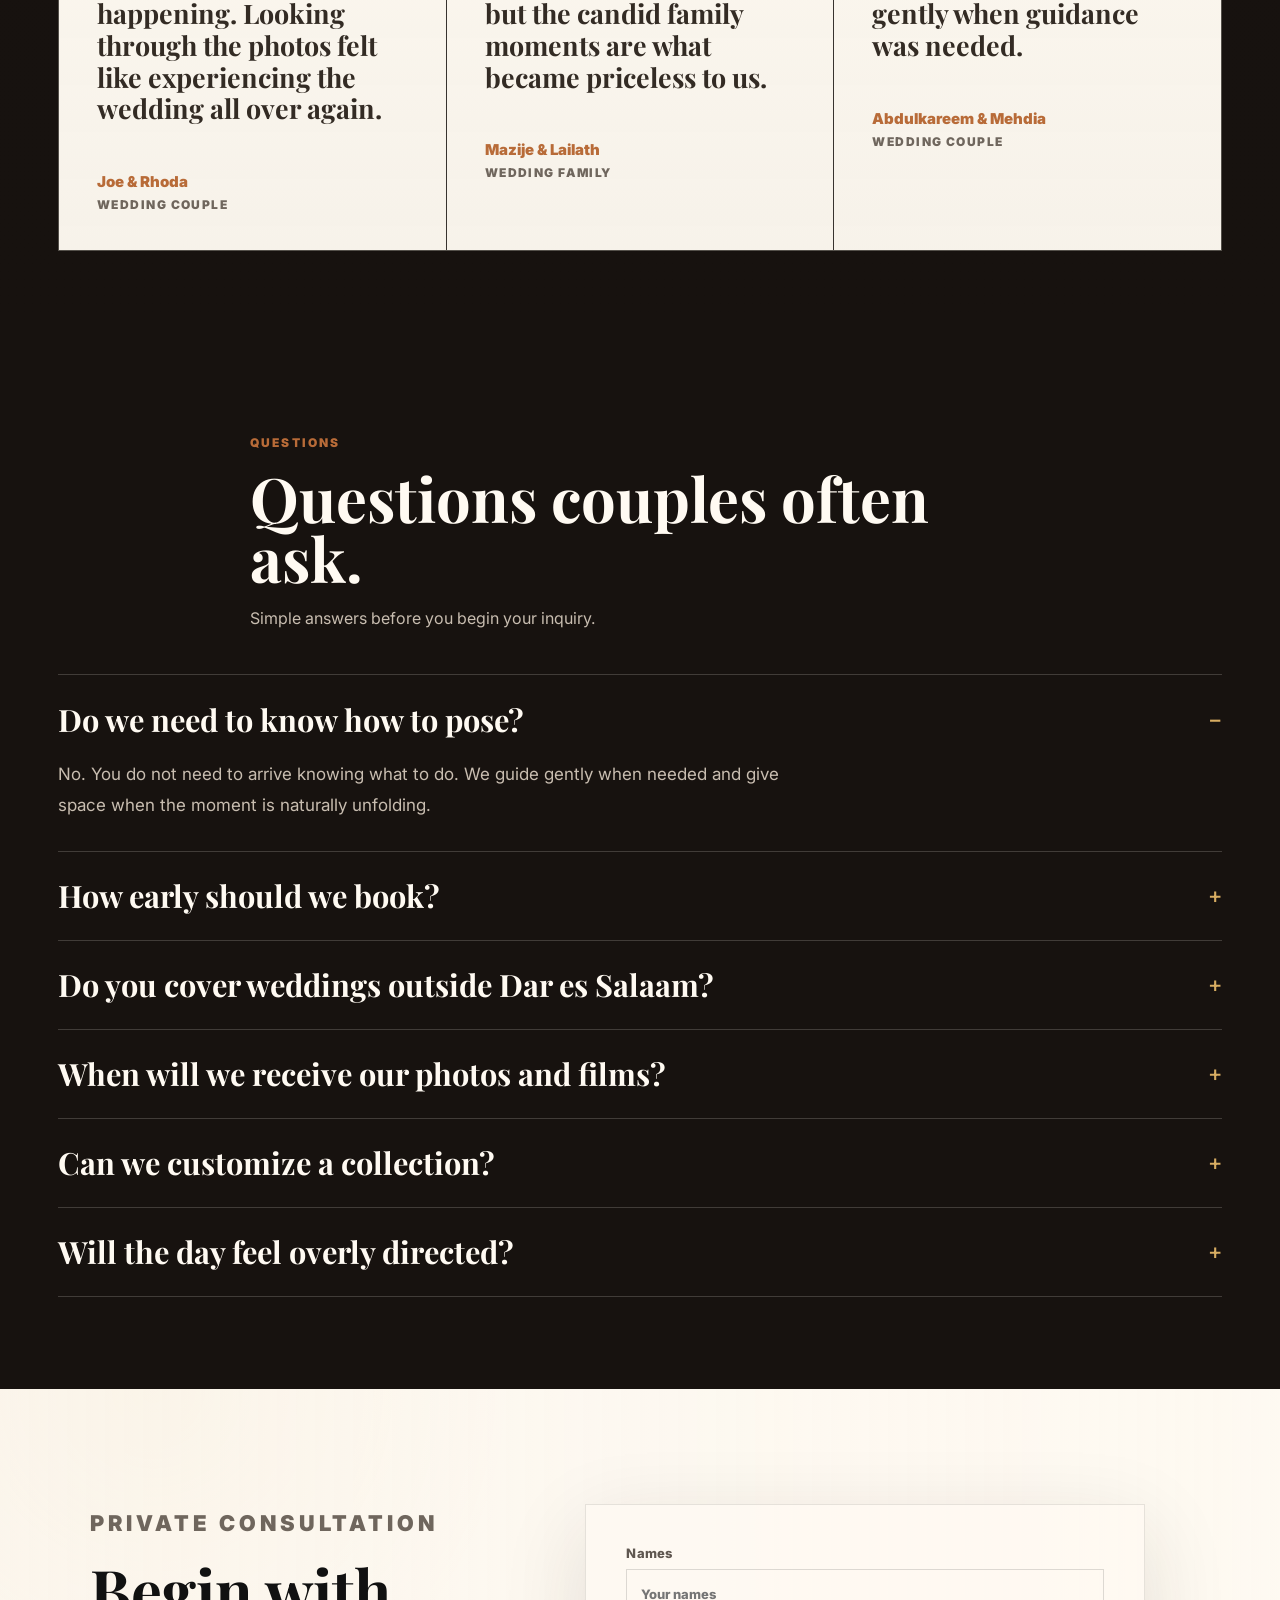
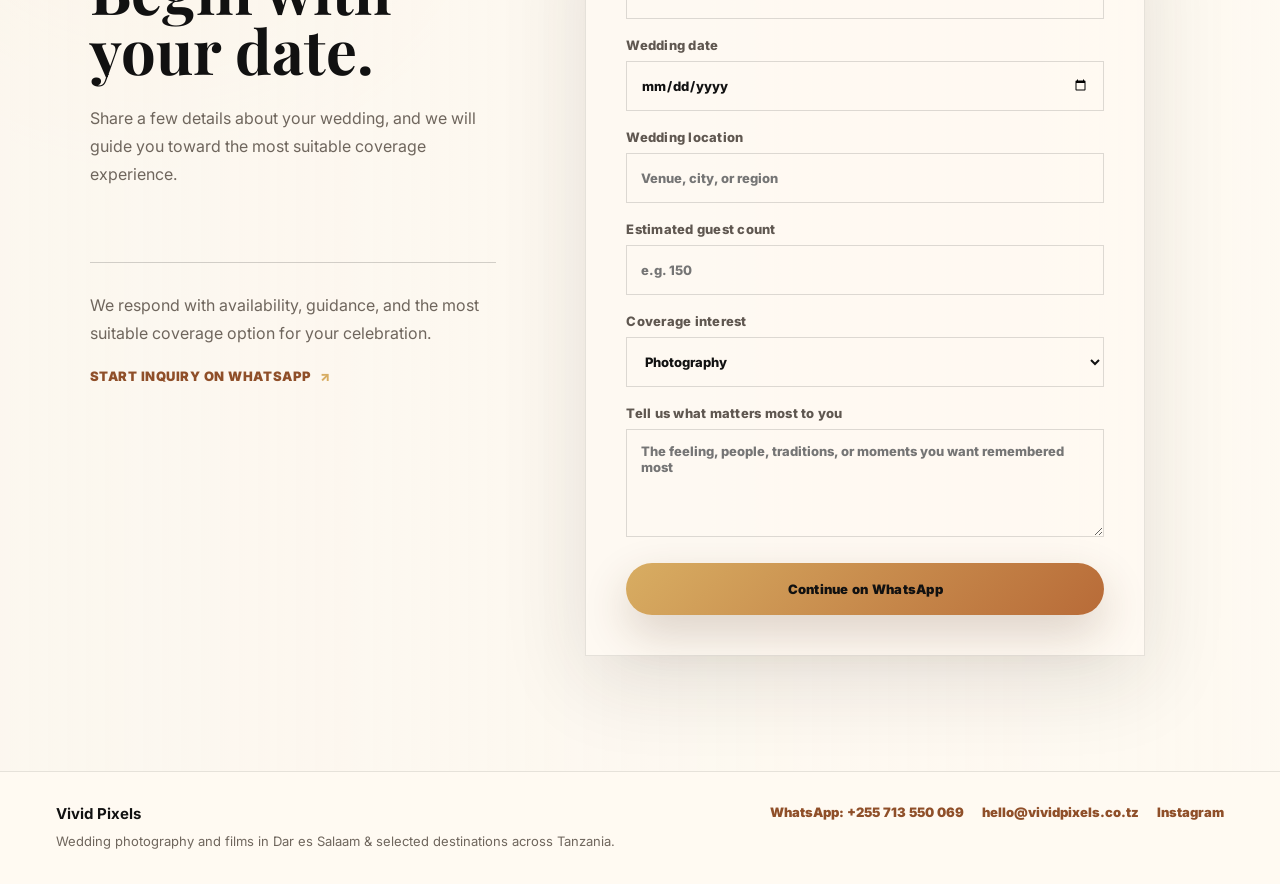
==== commit a34ce179: "Polish final inquiry conversion flow" ====
--- a/index.html
+++ b/index.html
@@ -9,7 +9,7 @@
       content="Preview wedding photography and video packages, view Vivid Pixels wedding work, and read client testimonials."
     />
     <link rel="preconnect" href="https://images.unsplash.com" />
-    <link rel="stylesheet" href="styles.css?v=20260529g" />
+    <link rel="stylesheet" href="styles.css?v=20260529h" />
   </head>
   <body>
     <header class="site-header">
@@ -21,21 +21,21 @@
         <a href="https://quotemini.vividpixels.co.tz" target="_blank" rel="noopener noreferrer">Mini Event Quote</a>
         <a href="gallery.html">Galleries</a>
         <a href="#reviews">Testimonials</a>
-        <a href="#contact">Inquire</a>
+        <a id="cta-nav-inquire" href="#contact">Inquire</a>
       </nav>
       <button class="menu-toggle" type="button" aria-expanded="false" aria-controls="mobileMenu">
         <span></span>
         <span></span>
         <span></span>
       </button>
-      <a class="header-cta" href="#contact">Begin Inquiry</a>
+      <a class="header-cta" id="cta-header-inquire" href="#contact">Inquire</a>
       <div class="mobile-menu" id="mobileMenu">
         <a href="#packages">Preview Packages</a>
         <a href="https://quotemini.vividpixels.co.tz" target="_blank" rel="noopener noreferrer">Mini Event Quote</a>
         <a href="gallery.html">Galleries</a>
         <a href="#reviews">Testimonials</a>
         <a href="gallery.html">View Our Work</a>
-        <a href="#contact">Inquire</a>
+        <a class="mobile-inquiry-link" id="cta-mobile-inquire" href="#contact">Inquire</a>
       </div>
     </header>
 
@@ -52,7 +52,7 @@
           </p>
           <div class="hero-actions">
             <a class="button button-primary" href="gallery.html">View Stories</a>
-            <a class="button button-secondary" href="#contact">Inquire</a>
+            <a class="button button-secondary" id="cta-hero-inquire" href="#contact">Inquire</a>
           </div>
         </div>
       </section>
@@ -217,8 +217,10 @@
             </ul>
             <a
               class="button button-outline"
-              href="https://api.whatsapp.com/send?phone=255713550069&text=Hi%20Vivid%20Pixels%2C%20I%20would%20like%20to%20ask%20about%20Package%20One%20for%20my%20wedding.%0A%0AWedding%20date%3A%0AWedding%20location%3A%0AEstimated%20guest%20count%3A"
+              id="cta-package-intimate"
+              href="#contact"
               data-package="Package One"
+              data-collection="Intimate Collection"
             >
               Inquire About This Collection
             </a>
@@ -241,8 +243,10 @@
             </ul>
             <a
               class="button button-primary"
-              href="https://api.whatsapp.com/send?phone=255713550069&text=Hi%20Vivid%20Pixels%2C%20I%20would%20like%20to%20ask%20about%20Package%20Two%20for%20my%20wedding.%0A%0AWedding%20date%3A%0AWedding%20location%3A%0AEstimated%20guest%20count%3A"
+              id="cta-package-cinematic"
+              href="#contact"
               data-package="Package Two"
+              data-collection="Cinematic Collection"
             >
               Inquire About This Collection
             </a>
@@ -264,8 +268,10 @@
             </ul>
             <a
               class="button button-outline"
-              href="https://api.whatsapp.com/send?phone=255713550069&text=Hi%20Vivid%20Pixels%2C%20I%20would%20like%20to%20ask%20about%20Package%20Three%20for%20my%20wedding.%0A%0AWedding%20date%3A%0AWedding%20location%3A%0AEstimated%20guest%20count%3A"
+              id="cta-package-documentary"
+              href="#contact"
               data-package="Package Three"
+              data-collection="Documentary Collection"
             >
               Inquire About This Collection
             </a>
@@ -285,8 +291,10 @@
             </ul>
             <a
               class="button button-outline"
-              href="https://api.whatsapp.com/send?phone=255713550069&text=Hi%20Vivid%20Pixels%2C%20I%20would%20like%20to%20ask%20about%20the%20Bespoke%20wedding%20package."
+              id="cta-package-bespoke"
+              href="#contact"
               data-package="Bespoke"
+              data-collection="Bespoke Collection"
             >
               Inquire About This Collection
             </a>
@@ -369,10 +377,12 @@
           <p>Share a few details about your wedding, and we will guide you toward the most suitable coverage experience.</p>
           <div class="contact-note">
             <p>We respond with availability, guidance, and the most suitable coverage option for your celebration.</p>
-            <a href="https://wa.me/255713550069" target="_blank" rel="noopener noreferrer">Message Vivid Pixels on WhatsApp</a>
+            <a id="cta-whatsapp-inquiry" href="https://wa.me/255713550069" target="_blank" rel="noopener noreferrer">Start Inquiry on WhatsApp</a>
           </div>
         </div>
         <form class="lead-form" id="availabilityForm">
+          <input id="selectedCollection" name="collection" type="hidden" value="" />
+          <p class="selected-collection-note" id="selectedCollectionNote" hidden>Selected collection: <strong></strong></p>
           <label>
             Names
             <input name="name" type="text" placeholder="Your names" required />
@@ -401,16 +411,23 @@
             Tell us what matters most to you
             <textarea name="message" rows="5" placeholder="The feeling, people, traditions, or moments you want remembered most" required></textarea>
           </label>
-          <button class="button button-primary" type="submit">Request Availability</button>
+          <button class="button button-primary" id="cta-form-whatsapp" type="submit">Continue on WhatsApp</button>
         </form>
       </section>
     </main>
 
     <footer class="site-footer">
-      <span>Vivid Pixels</span>
-      <span>Wedding photography, video, testimonials, and package previews</span>
+      <div>
+        <strong>Vivid Pixels</strong>
+        <span>Wedding photography and films in Dar es Salaam & selected destinations across Tanzania.</span>
+      </div>
+      <div class="footer-links" aria-label="Vivid Pixels contact links">
+        <a href="https://wa.me/255713550069">WhatsApp: +255 713 550 069</a>
+        <a href="mailto:hello@vividpixels.co.tz">hello@vividpixels.co.tz</a>
+        <a href="https://www.instagram.com/vividpixelsstudio/" target="_blank" rel="noopener noreferrer">Instagram</a>
+      </div>
     </footer>
 
-    <script src="script.js?v=20260529g"></script>
+    <script src="script.js?v=20260529h"></script>
   </body>
 </html>
--- a/styles.css
+++ b/styles.css
@@ -28,6 +28,12 @@
   scroll-behavior: smooth;
 }
 
+#contact,
+#packages,
+#reviews {
+  scroll-margin-top: 96px;
+}
+
 body {
   margin: 0;
   background: var(--black);
@@ -155,6 +161,11 @@
   font-size: 20px;
 }
 
+.mobile-menu .mobile-inquiry-link {
+  border-color: rgba(184, 107, 56, 0.28);
+  background: rgba(216, 173, 98, 0.16);
+}
+
 .header-cta {
   background: linear-gradient(135deg, var(--gold), var(--orange));
   color: #111111;
@@ -1262,6 +1273,20 @@
   margin-top: 8px;
 }
 
+.selected-collection-note {
+  margin: 0;
+  border-bottom: 1px solid rgba(17, 17, 17, 0.1);
+  padding-bottom: 16px;
+  color: var(--silver);
+  font-size: 13px;
+  font-weight: 800;
+  letter-spacing: 0.02em;
+}
+
+.selected-collection-note strong {
+  color: var(--orange-dark);
+}
+
 .film-hero {
   position: relative;
   min-height: min(760px, calc(100vh - 82px));
@@ -1763,27 +1788,60 @@
 }
 
 .site-footer {
-  display: flex;
-  justify-content: space-between;
-  gap: 18px;
-  padding: 28px clamp(20px, 5vw, 56px);
+  display: grid;
+  grid-template-columns: minmax(0, 1fr) auto;
+  gap: 28px;
+  align-items: start;
+  padding: 32px clamp(20px, 5vw, 56px);
   border-top: 1px solid var(--line);
   background: #fffaf2;
   color: var(--silver);
   font-size: 13px;
 }
 
+.site-footer div:first-child {
+  display: grid;
+  gap: 8px;
+}
+
+.site-footer strong {
+  color: var(--white);
+  font-size: 15px;
+}
+
+.site-footer span {
+  max-width: 560px;
+  line-height: 1.65;
+}
+
+.footer-links {
+  display: flex;
+  flex-wrap: wrap;
+  justify-content: flex-end;
+  gap: 12px 18px;
+}
+
+.footer-links a {
+  color: var(--orange-dark);
+  font-weight: 900;
+  text-decoration: none;
+}
+
+.footer-links a:hover {
+  color: var(--white);
+}
+
 @media (min-width: 901px) and (max-width: 1180px) {
   .site-header {
-    grid-template-columns: 1fr auto;
+    grid-template-columns: 1fr auto auto;
     gap: 12px;
   }
 
-  nav,
-  .header-cta {
+  nav {
     display: none;
   }
 
+  .header-cta,
   .menu-toggle {
     display: inline-flex;
   }
@@ -1964,7 +2022,7 @@
 
 @media (max-width: 900px) {
   .site-header {
-    grid-template-columns: 1fr auto;
+    grid-template-columns: 1fr auto auto;
     gap: 10px;
   }
 
@@ -1986,7 +2044,10 @@
   }
 
   .header-cta {
-    display: none;
+    min-height: 42px;
+    display: inline-flex;
+    padding: 0 14px;
+    font-size: 12px;
   }
 
   .hero {
@@ -2199,7 +2260,11 @@
   }
 
   .site-footer {
-    flex-direction: column;
+    grid-template-columns: 1fr;
+  }
+
+  .footer-links {
+    justify-content: flex-start;
   }
 }
 
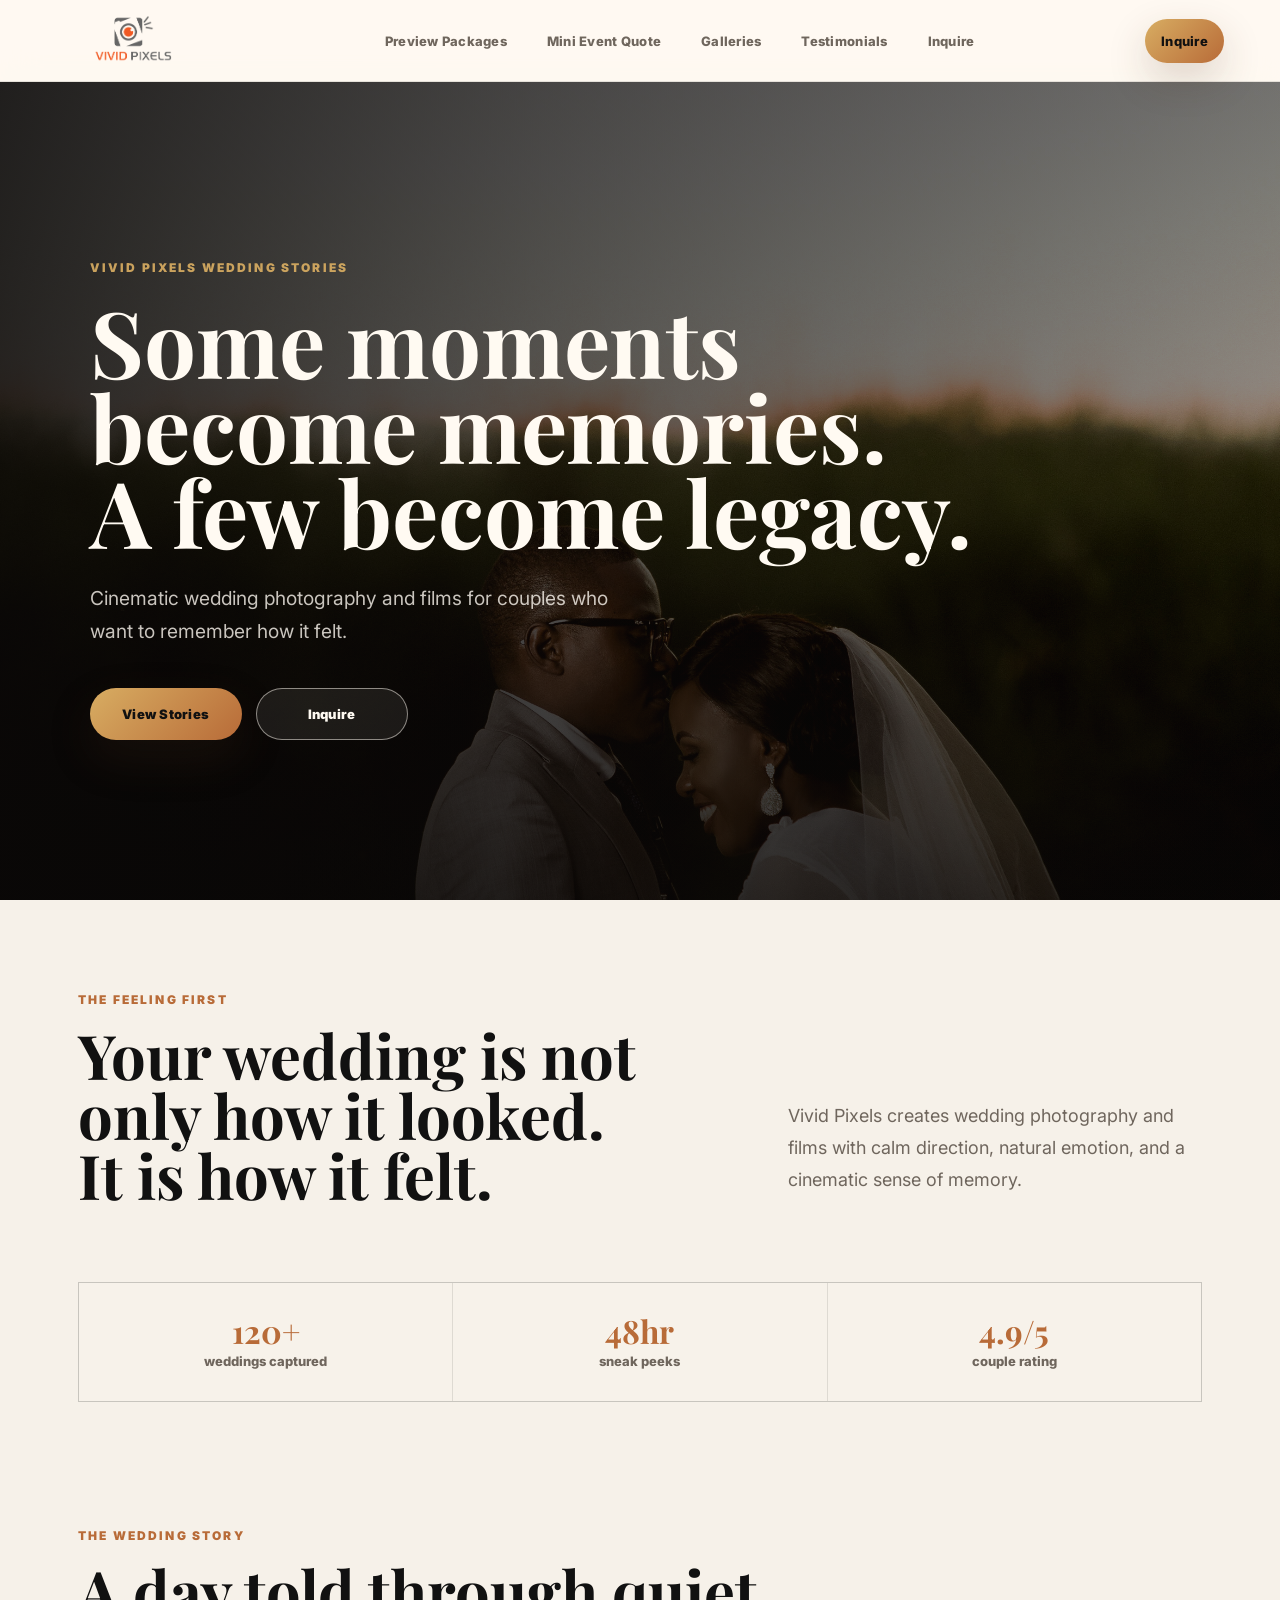
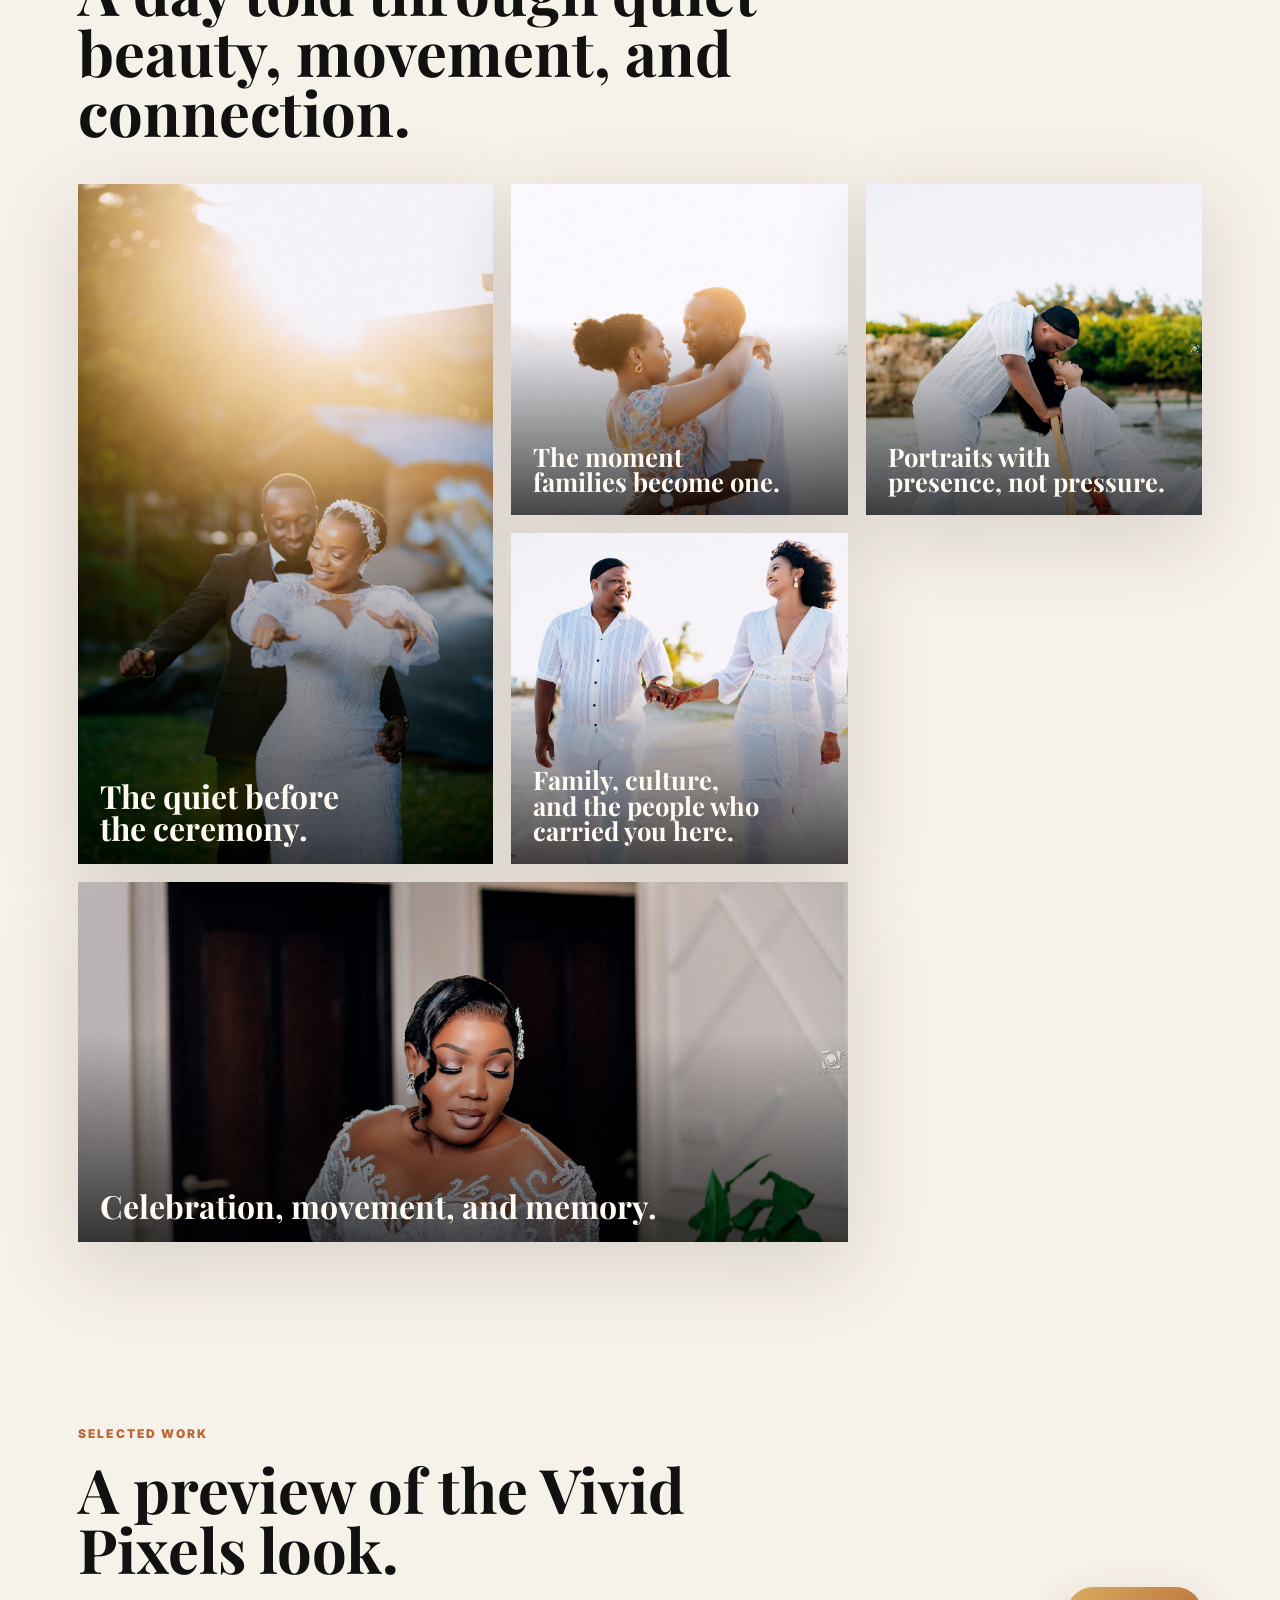
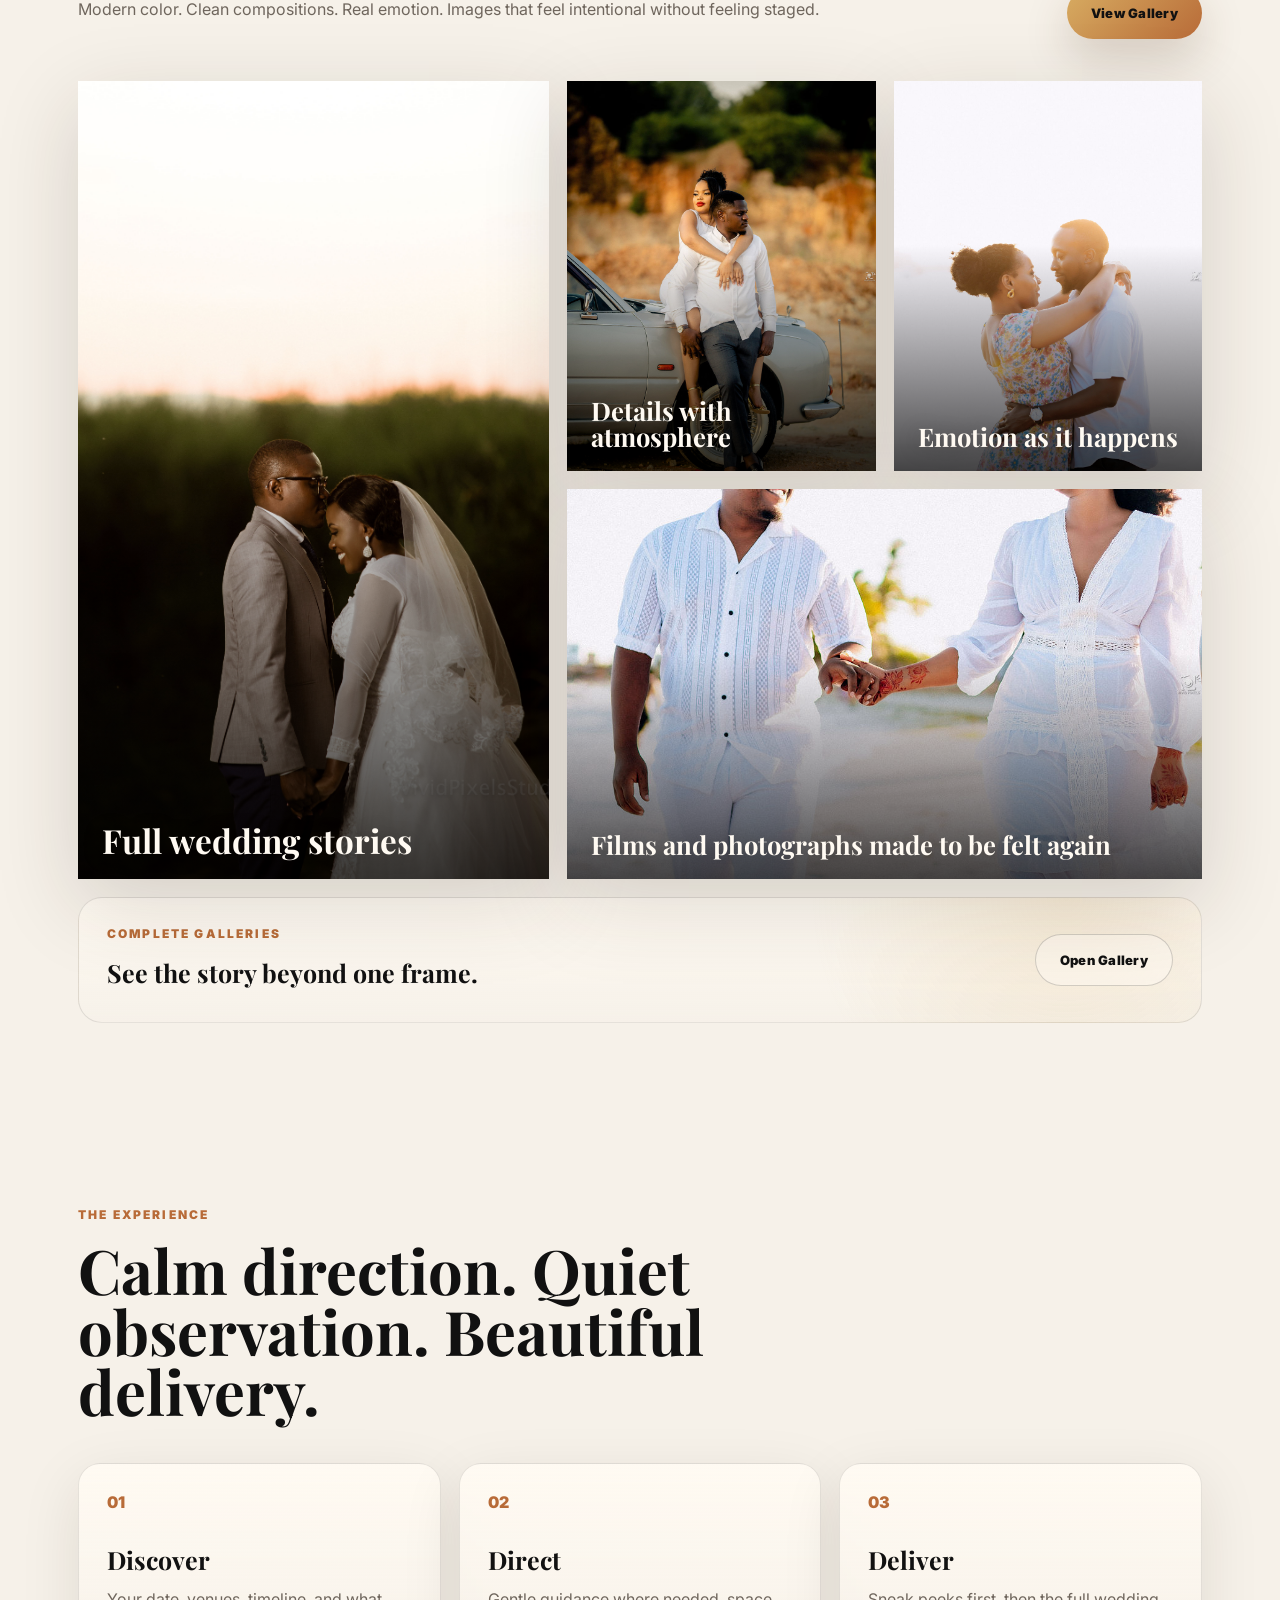
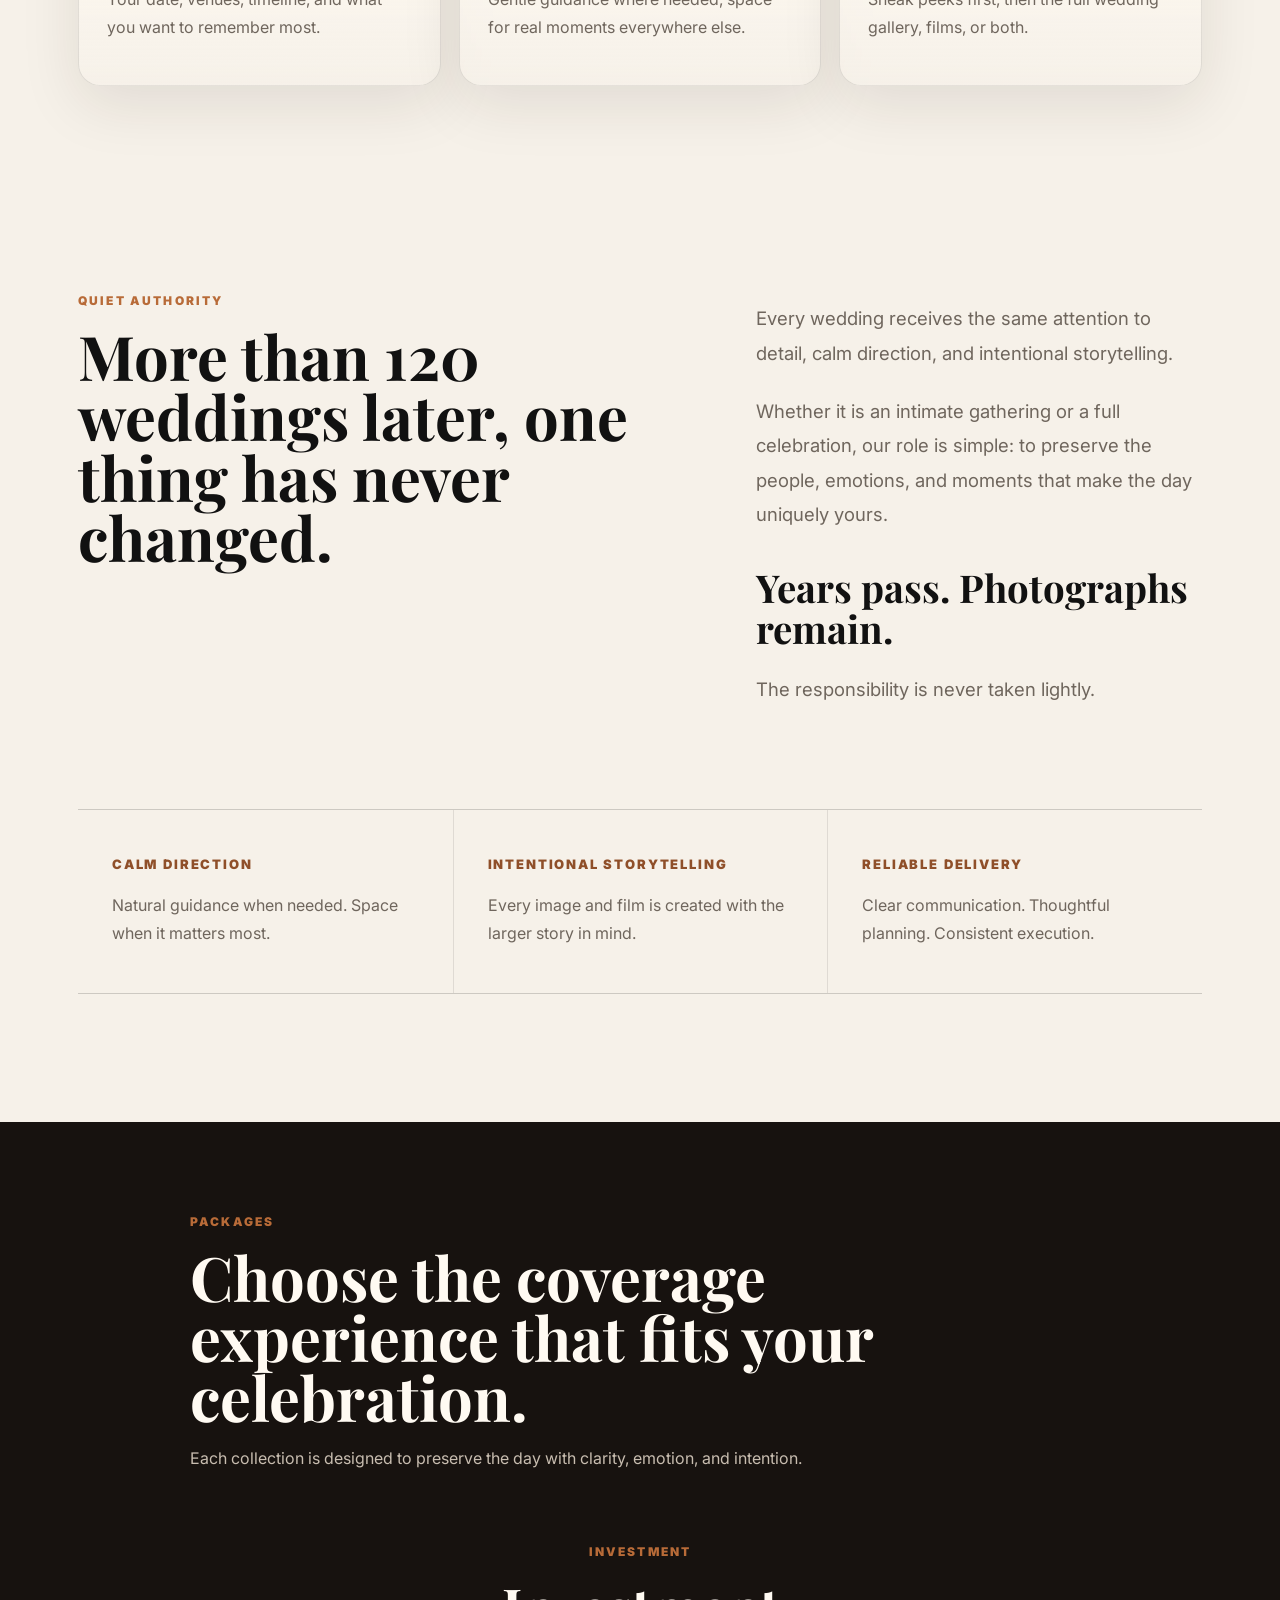
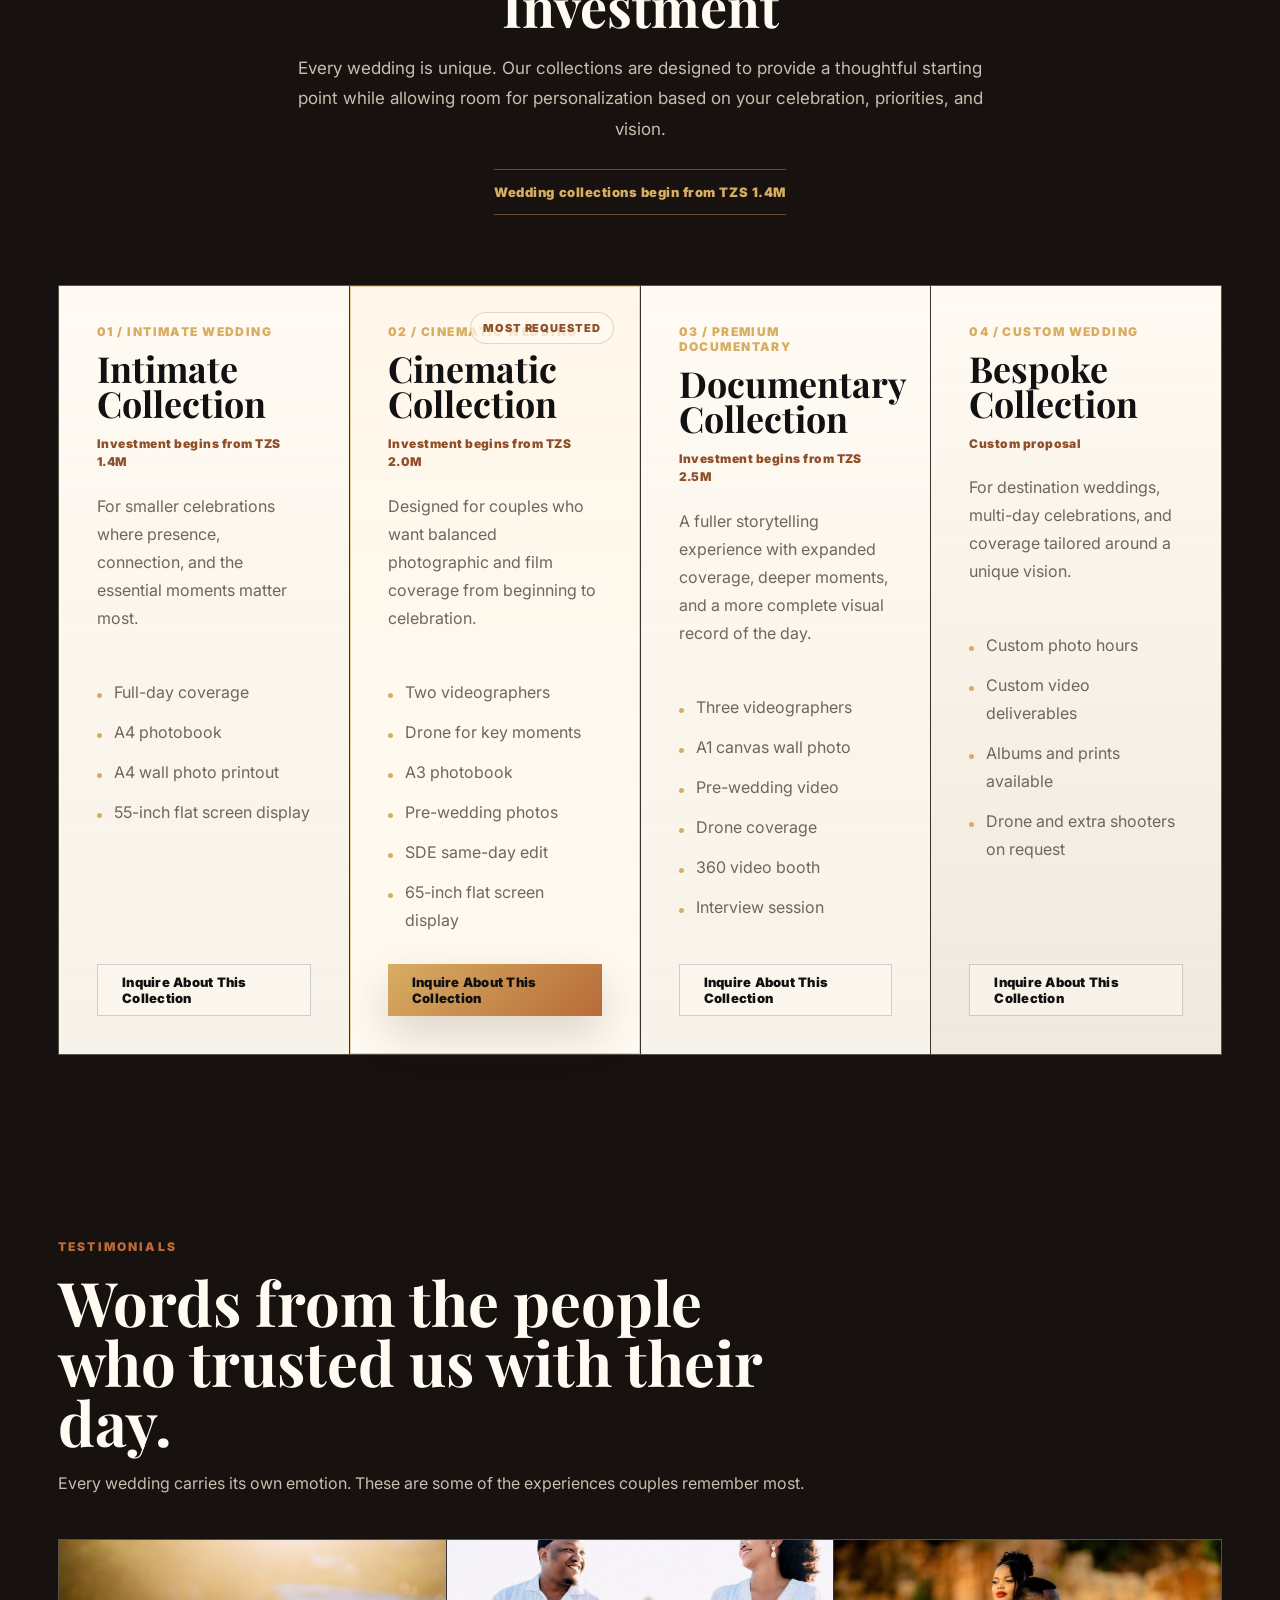
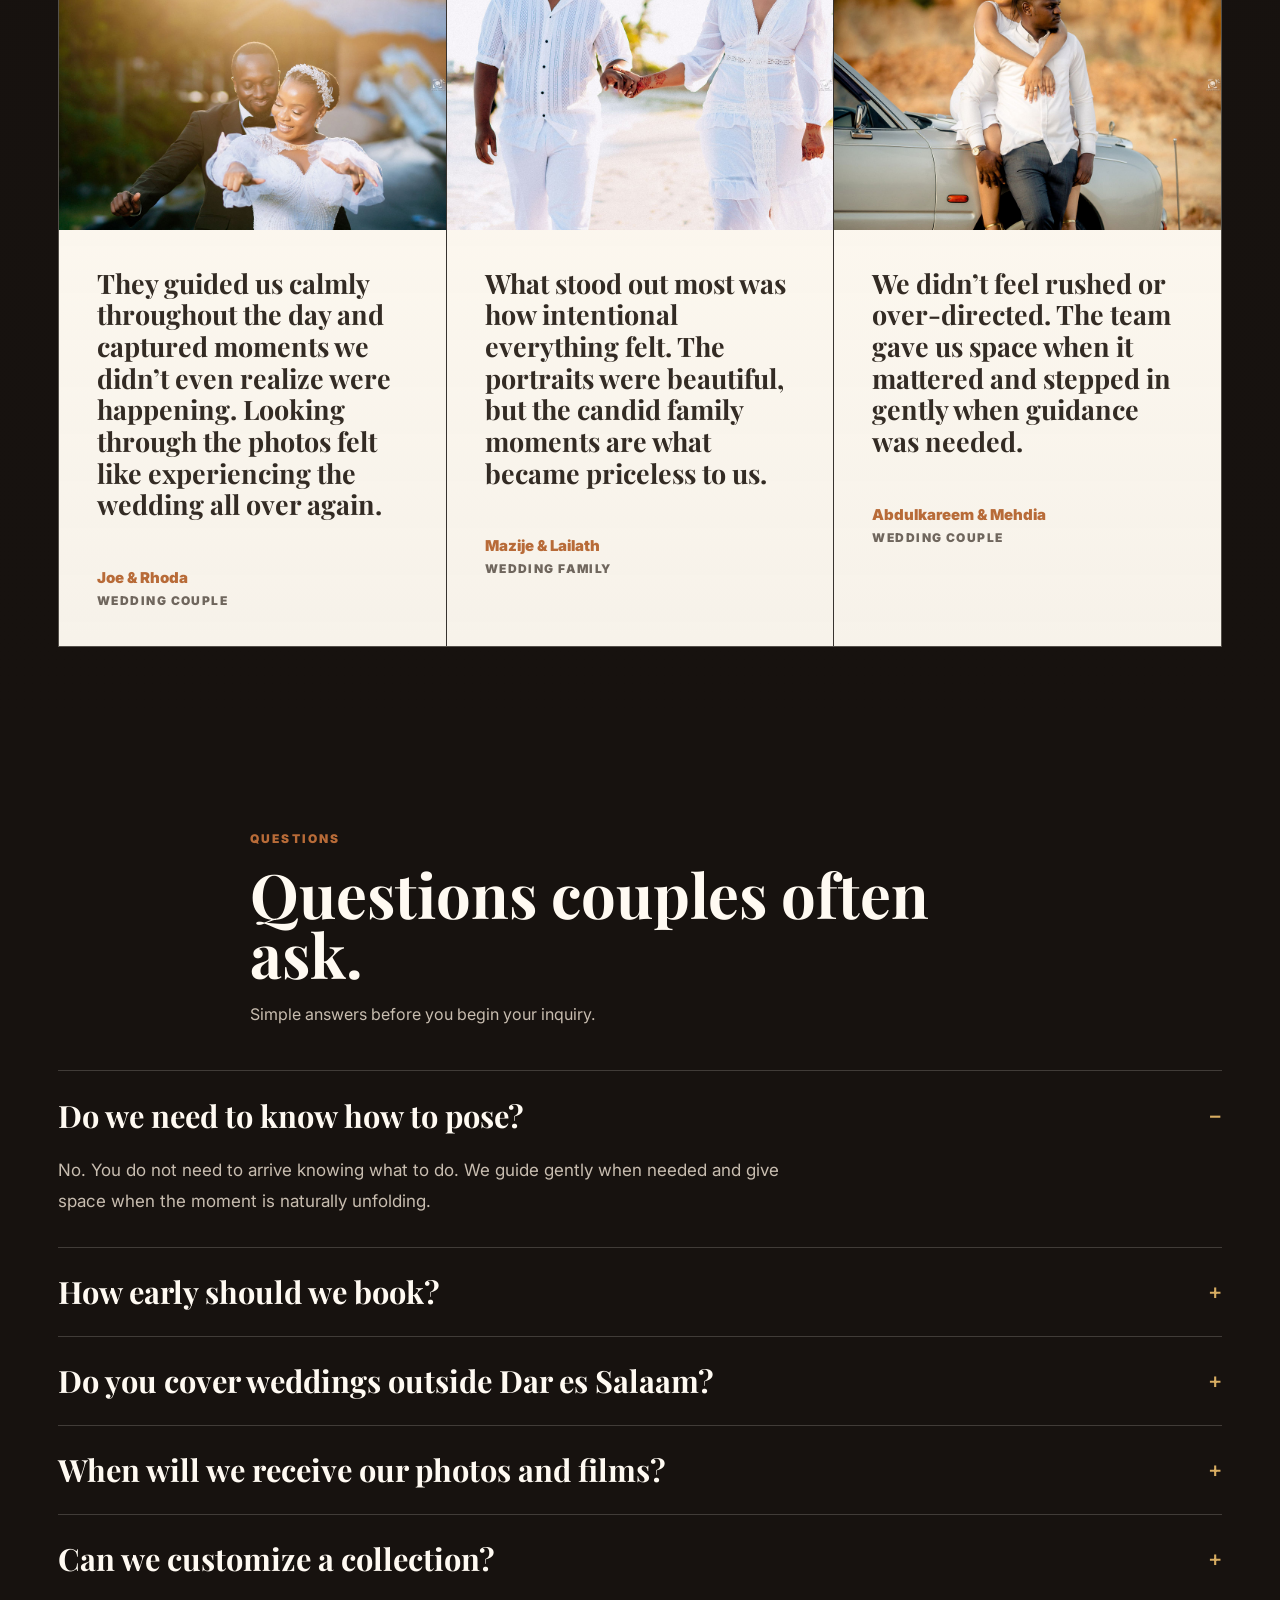
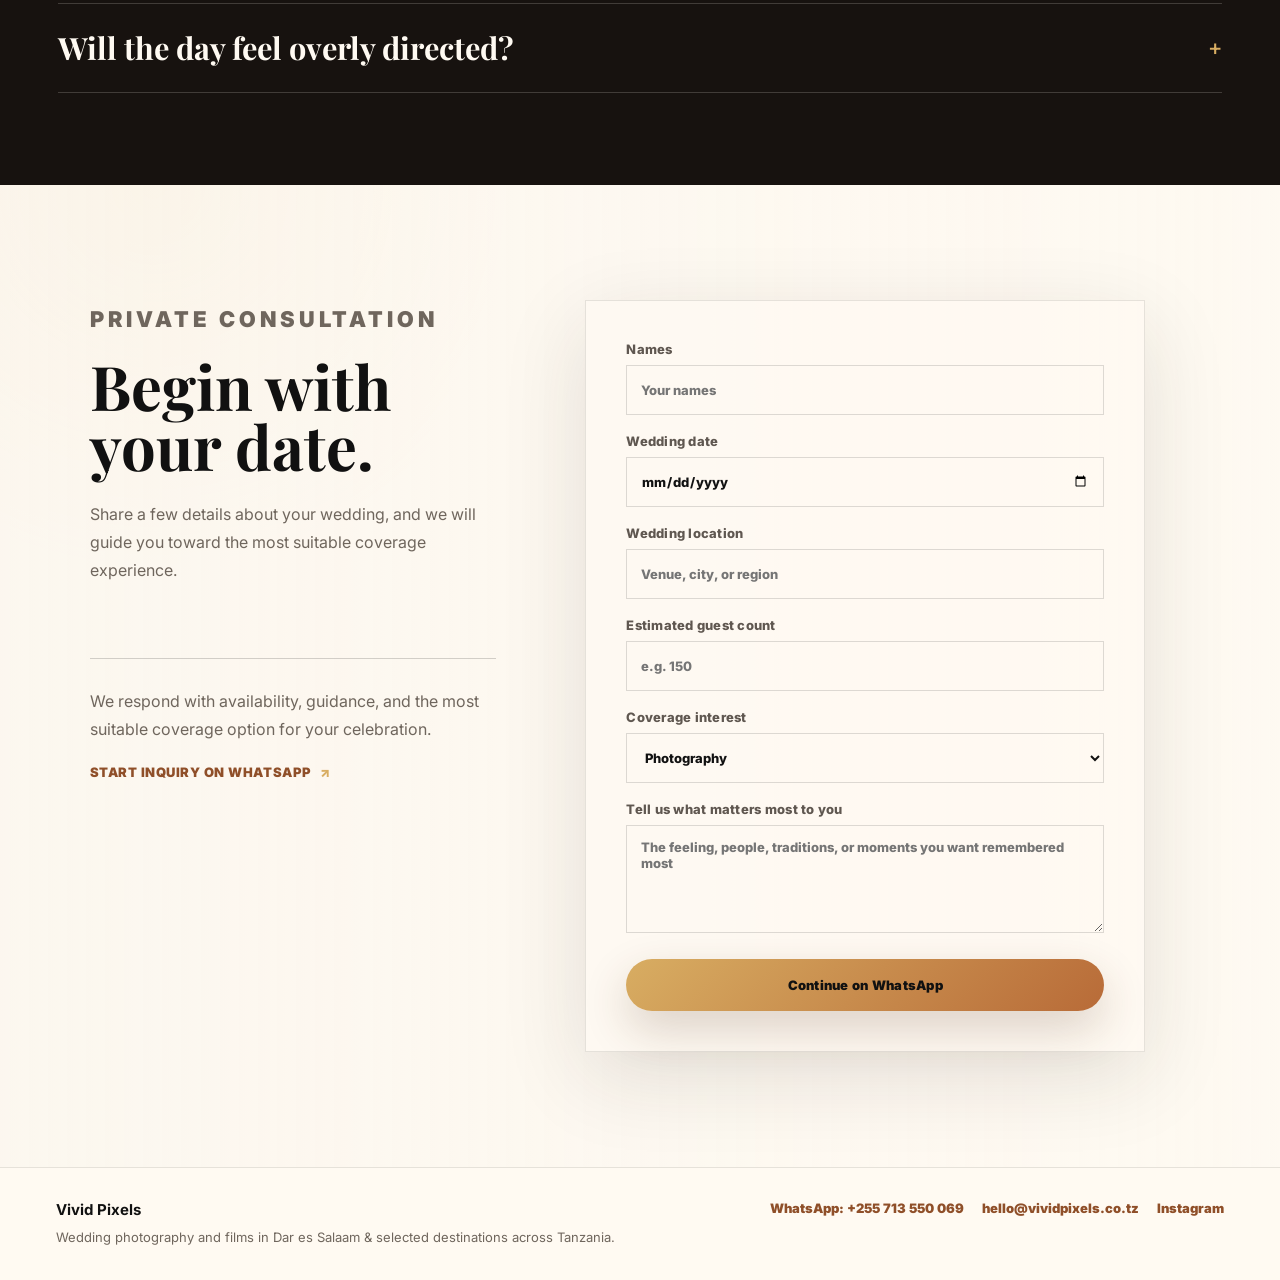
==== commit 3107a81e: "Shift packages to investment presentation" ====
--- a/index.html
+++ b/index.html
@@ -9,7 +9,7 @@
       content="Preview wedding photography and video packages, view Vivid Pixels wedding work, and read client testimonials."
     />
     <link rel="preconnect" href="https://images.unsplash.com" />
-    <link rel="stylesheet" href="styles.css?v=20260529h" />
+    <link rel="stylesheet" href="styles.css?v=20260530a" />
   </head>
   <body>
     <header class="site-header">
@@ -202,12 +202,19 @@
           <h2 id="packages-title">Choose the coverage experience that fits your celebration.</h2>
           <p>Each collection is designed to preserve the day with clarity, emotion, and intention.</p>
         </div>
+        <div class="investment-intro" aria-label="Wedding investment starting point">
+          <p class="eyebrow">Investment</p>
+          <h3>Investment</h3>
+          <p>Every wedding is unique. Our collections are designed to provide a thoughtful starting point while allowing room for personalization based on your celebration, priorities, and vision.</p>
+          <strong>Wedding collections begin from TZS 1.4M</strong>
+        </div>
         <div class="package-grid">
           <article class="package-card">
             <div>
               <p class="package-kicker">01 / Intimate Wedding</p>
               <h3>Intimate Collection</h3>
-              <p class="package-copy">For intimate weddings, family functions, and budget-conscious couples who want simple storytelling and meaningful memories from the date.</p>
+              <p class="collection-investment">Investment begins from TZS 1.4M</p>
+              <p class="package-copy">For smaller celebrations where presence, connection, and the essential moments matter most.</p>
             </div>
             <ul>
               <li>Full-day coverage</li>
@@ -231,7 +238,8 @@
             <div>
               <p class="package-kicker">02 / Cinematic Wedding</p>
               <h3>Cinematic Collection</h3>
-              <p class="package-copy">For couples who want cinematic storytelling, rapid social footage, and stronger planning support for the day.</p>
+              <p class="collection-investment">Investment begins from TZS 2.0M</p>
+              <p class="package-copy">Designed for couples who want balanced photographic and film coverage from beginning to celebration.</p>
             </div>
             <ul>
               <li>Two videographers</li>
@@ -256,7 +264,8 @@
             <div>
               <p class="package-kicker">03 / Premium Documentary</p>
               <h3>Documentary Collection</h3>
-              <p class="package-copy">For couples who want a cinematic documentary-style experience with premium presentation and keepsakes.</p>
+              <p class="collection-investment">Investment begins from TZS 2.5M</p>
+              <p class="package-copy">A fuller storytelling experience with expanded coverage, deeper moments, and a more complete visual record of the day.</p>
             </div>
             <ul>
               <li>Three videographers</li>
@@ -281,7 +290,8 @@
             <div>
               <p class="package-kicker">04 / Custom Wedding</p>
               <h3>Bespoke Collection</h3>
-              <p class="package-copy">For multi-day weddings, destination celebrations, or traditional ceremonies with custom coverage needs.</p>
+              <p class="collection-investment">Custom proposal</p>
+              <p class="package-copy">For destination weddings, multi-day celebrations, and coverage tailored around a unique vision.</p>
             </div>
             <ul>
               <li>Custom photo hours</li>
@@ -428,6 +438,6 @@
       </div>
     </footer>
 
-    <script src="script.js?v=20260529h"></script>
+    <script src="script.js?v=20260530a"></script>
   </body>
 </html>
--- a/styles.css
+++ b/styles.css
@@ -934,6 +934,41 @@
   color: #c8bdb0;
 }
 
+.investment-intro {
+  max-width: 760px;
+  margin: 0 auto clamp(42px, 6vw, 70px);
+  padding: 0 clamp(8px, 2vw, 20px);
+  text-align: center;
+}
+
+.investment-intro h3 {
+  margin-bottom: 18px;
+  color: #fffaf2;
+  font-size: clamp(34px, 4.2vw, 56px);
+}
+
+.investment-intro > p:not(.eyebrow) {
+  max-width: 690px;
+  margin: 0 auto 24px;
+  color: #c8bdb0;
+  font-size: 17px;
+  line-height: 1.8;
+}
+
+.investment-intro strong {
+  display: inline-flex;
+  align-items: center;
+  justify-content: center;
+  min-height: 46px;
+  border-top: 1px solid rgba(216, 173, 98, 0.38);
+  border-bottom: 1px solid rgba(216, 173, 98, 0.38);
+  padding: 10px 0;
+  color: var(--gold);
+  font-size: 13px;
+  font-weight: 900;
+  letter-spacing: 0.04em;
+}
+
 .package-grid {
   display: grid;
   grid-template-columns: repeat(4, minmax(0, 1fr));
@@ -980,14 +1015,6 @@
   text-transform: uppercase;
 }
 
-.price {
-  margin-bottom: 16px;
-  color: var(--white);
-  font-family: "Playfair Display", Georgia, serif;
-  font-size: 44px;
-  font-weight: 700;
-}
-
 .package-card ul {
   display: grid;
   gap: 12px;
@@ -998,9 +1025,18 @@
 
 .package-card h3 {
   max-width: 300px;
-  margin-bottom: 16px;
+  margin-bottom: 14px;
   font-size: clamp(30px, 2.8vw, 42px);
   line-height: 0.98;
+}
+
+.collection-investment {
+  margin-bottom: 20px;
+  color: var(--orange-dark);
+  font-size: 12px;
+  font-weight: 900;
+  letter-spacing: 0.04em;
+  line-height: 1.55;
 }
 
 .package-copy {
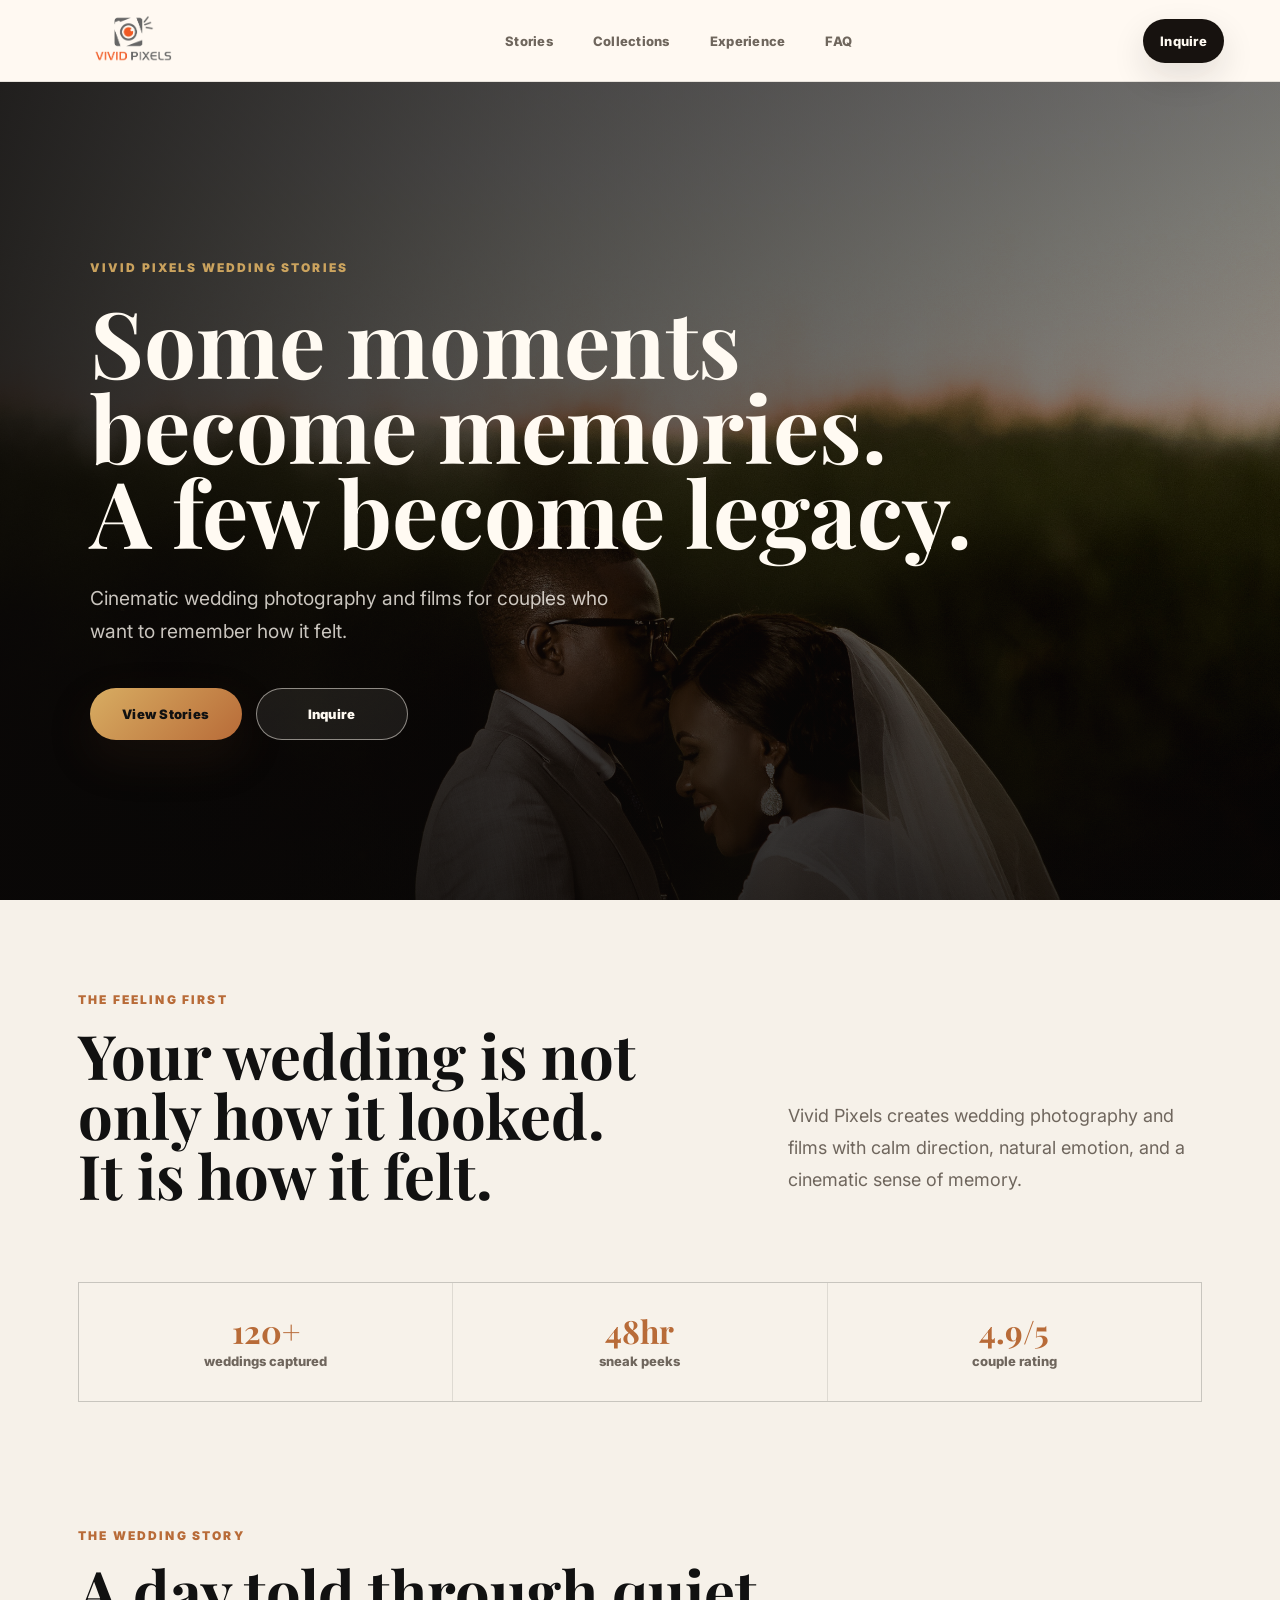
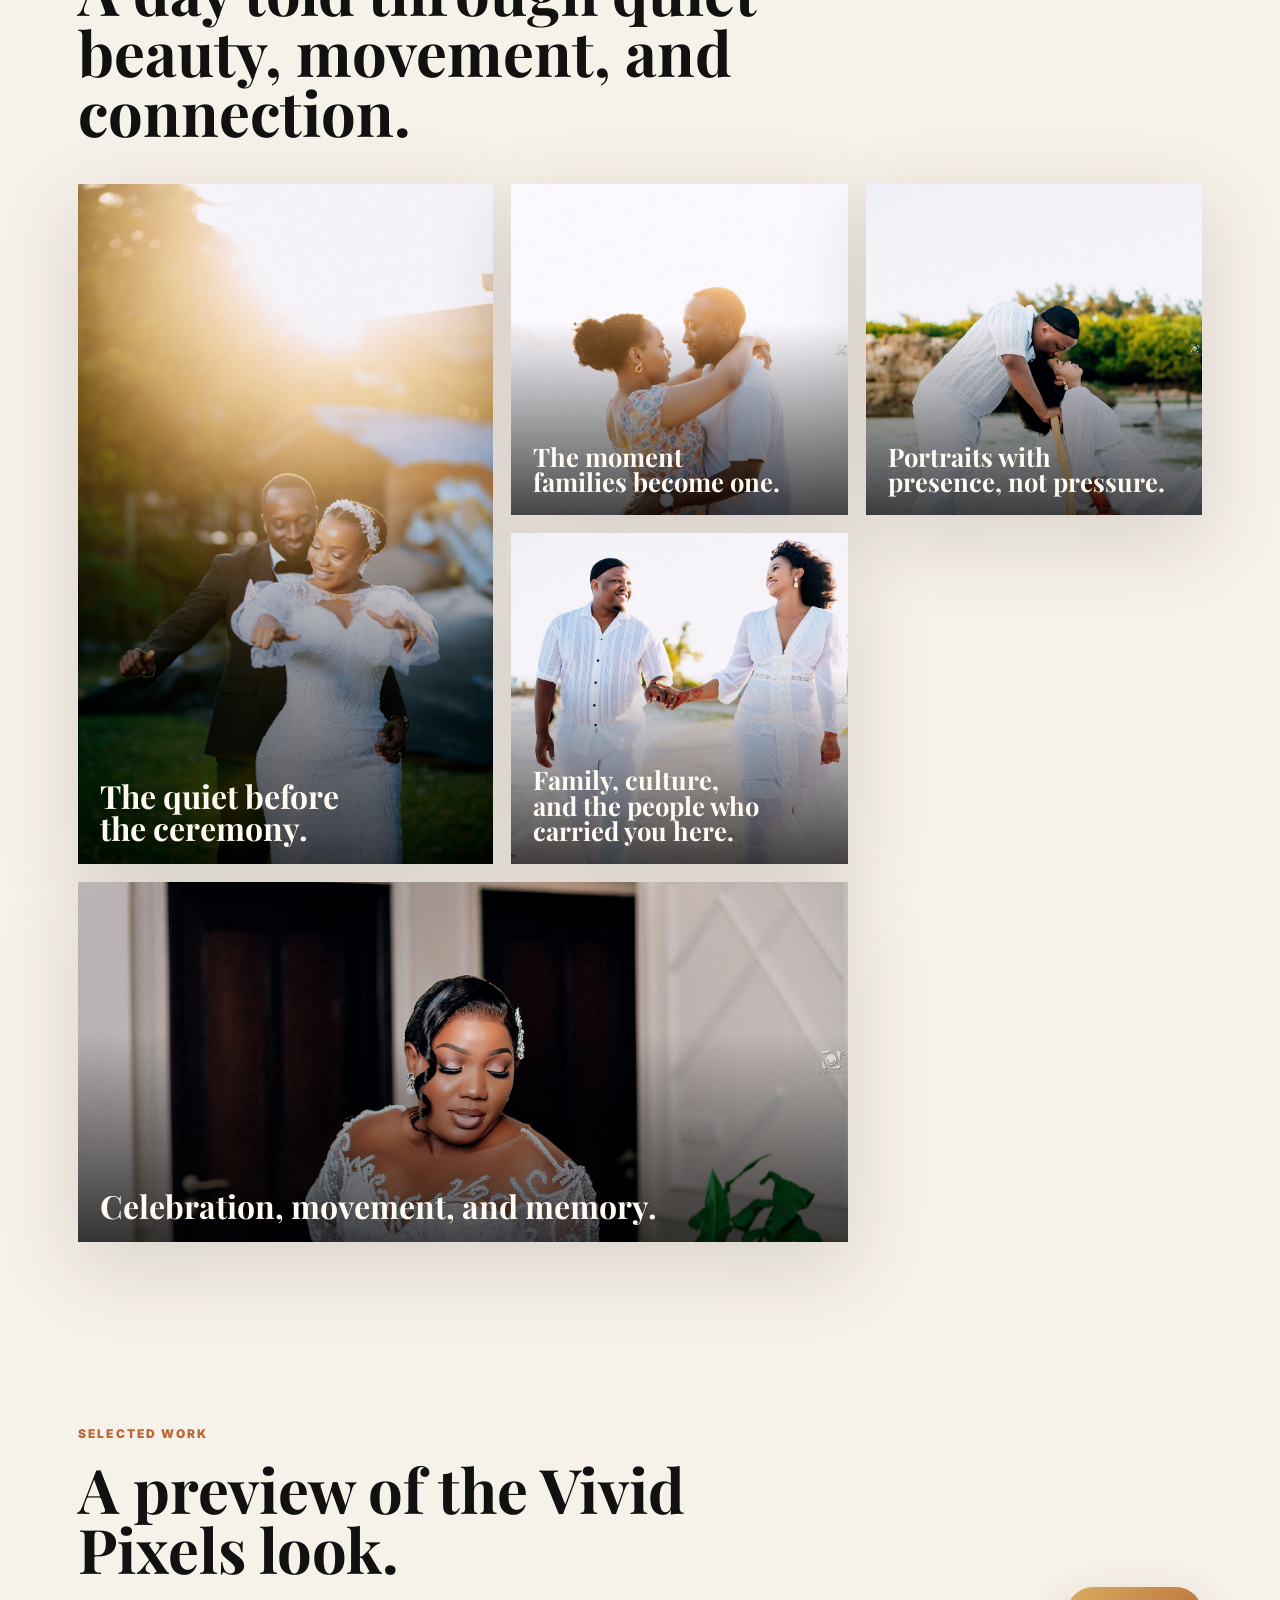
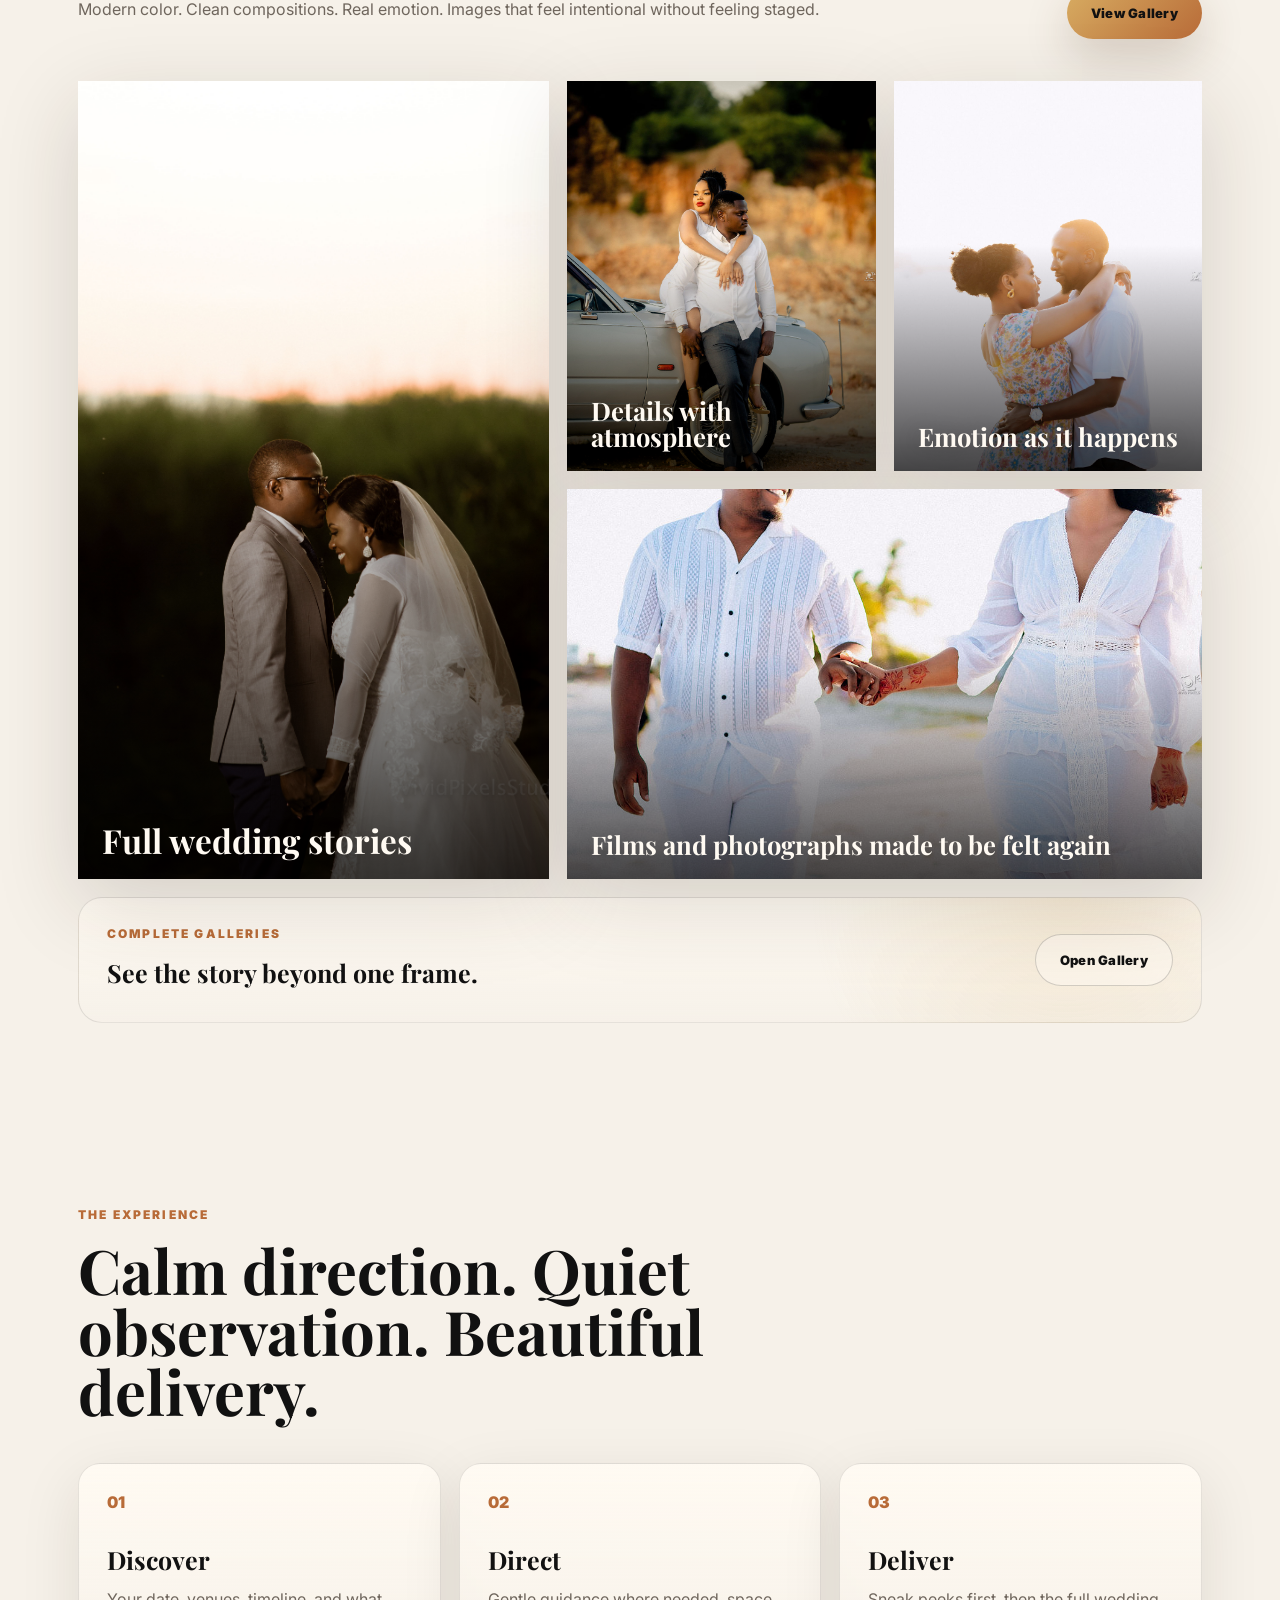
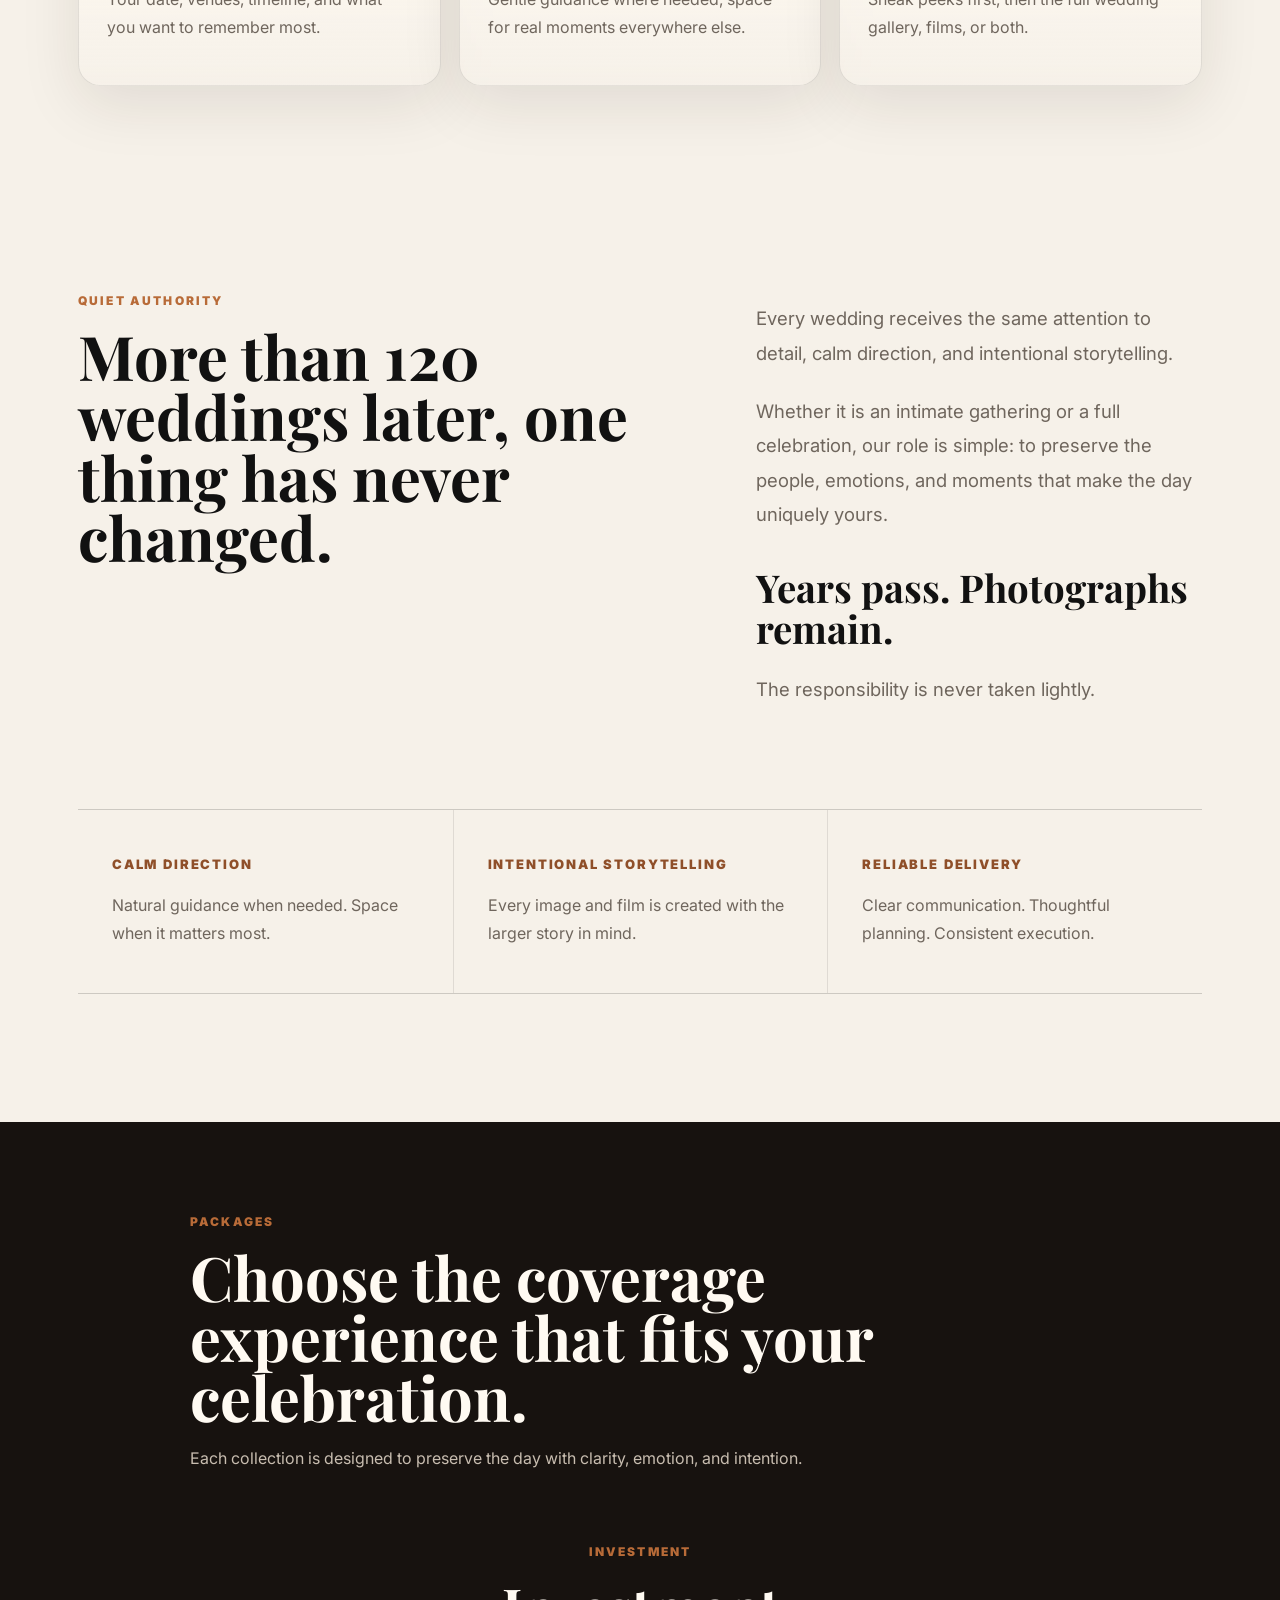
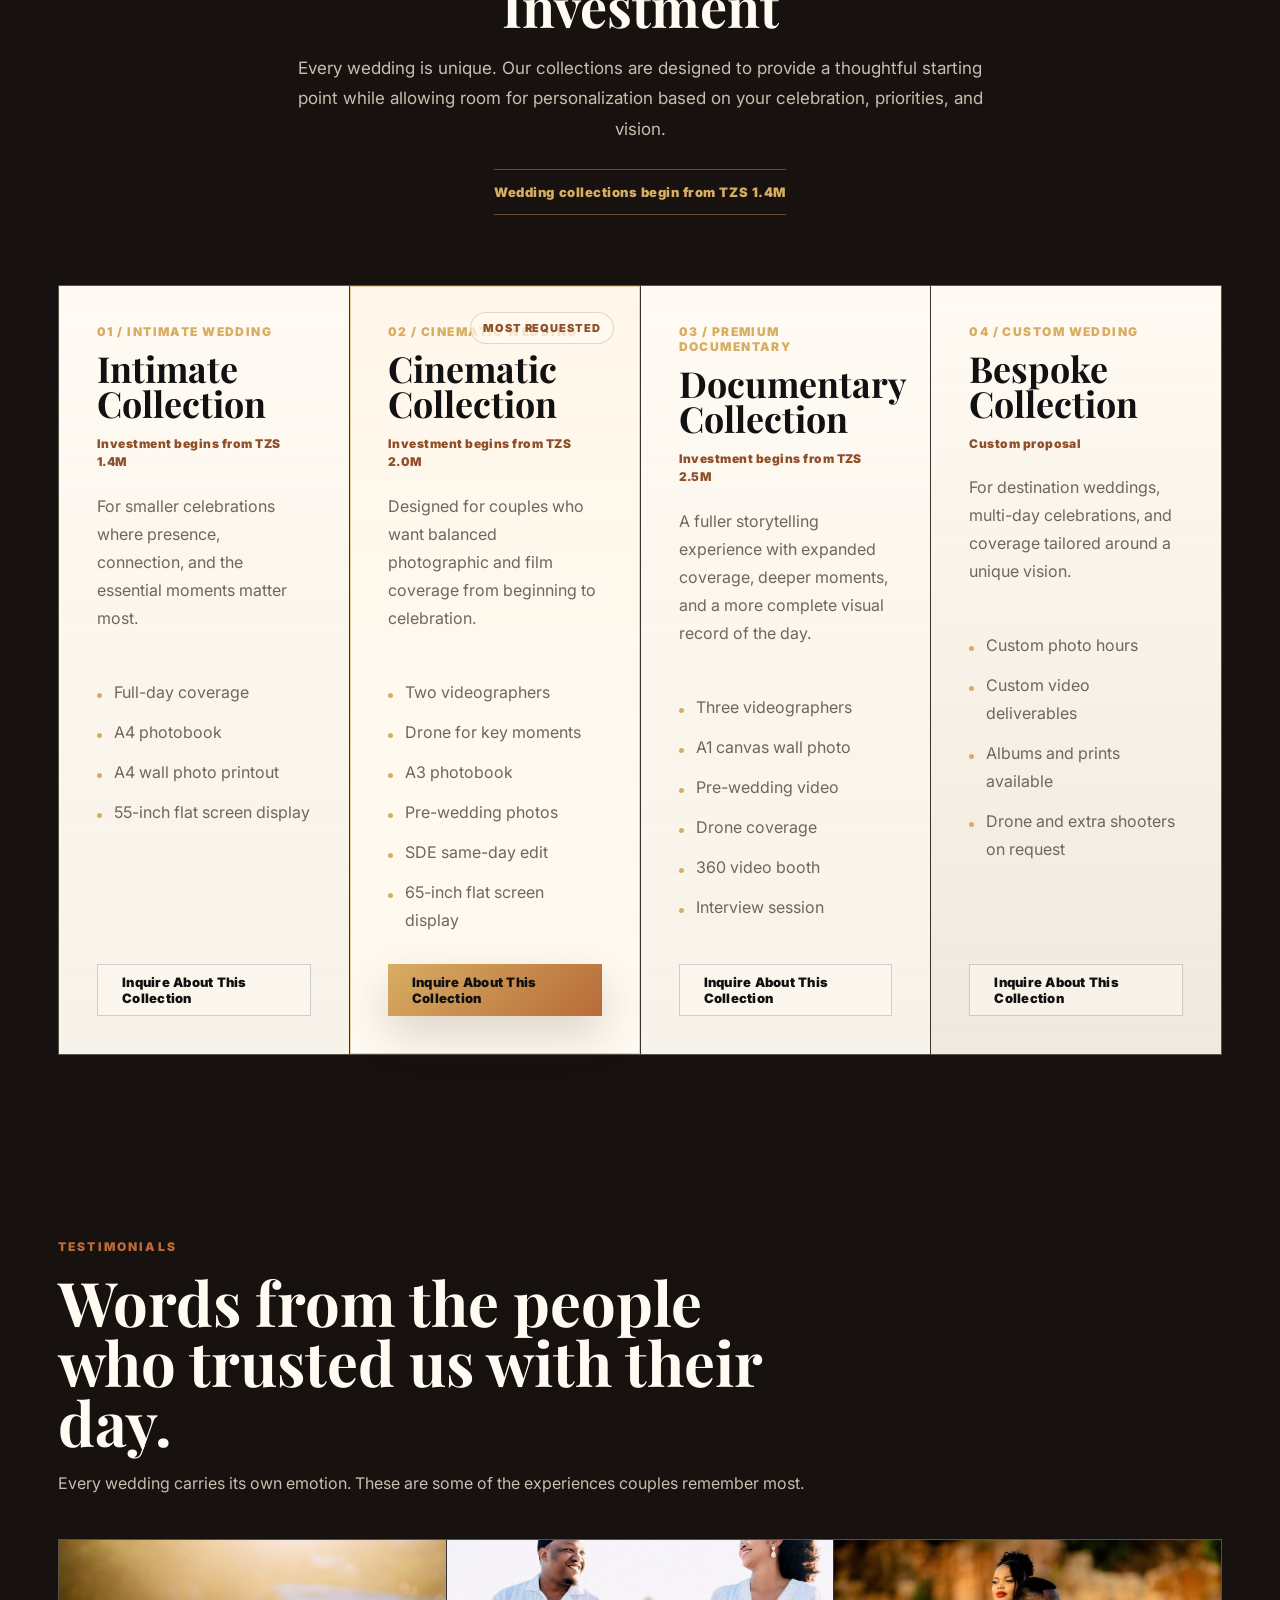
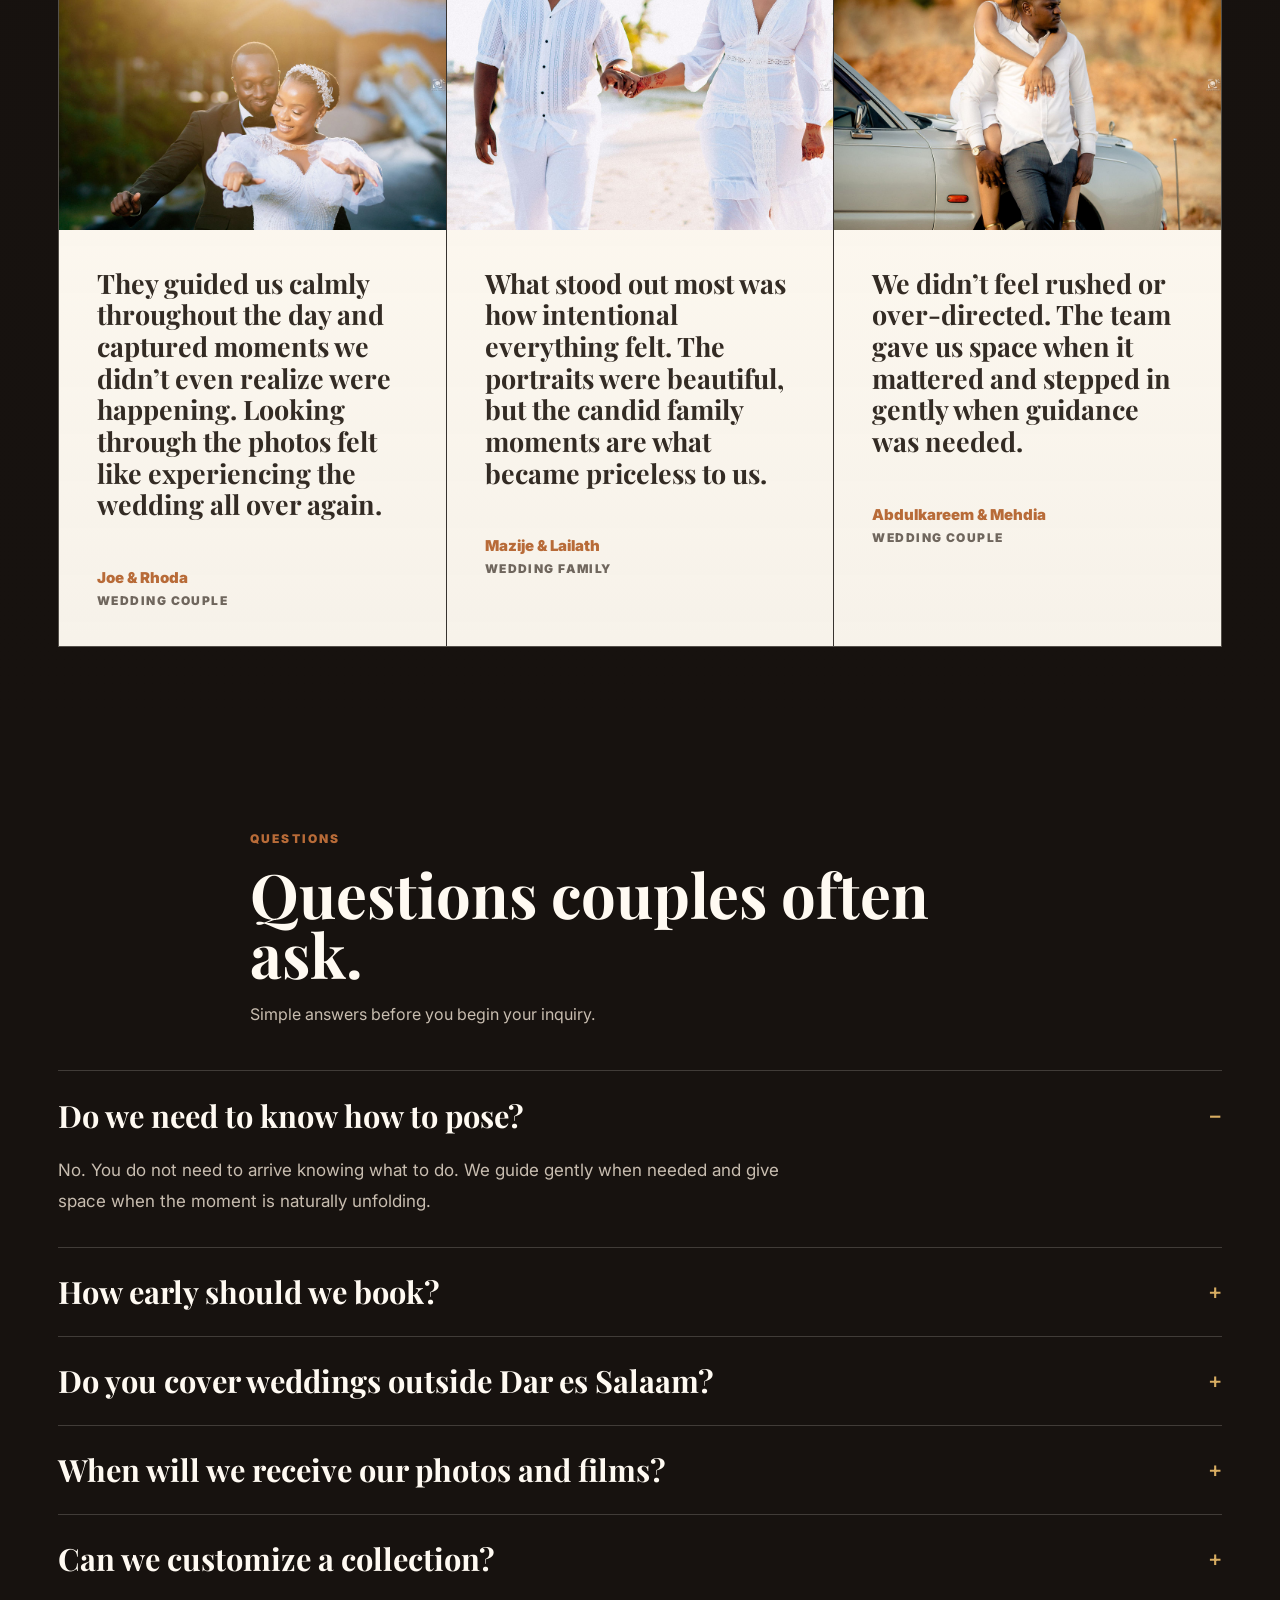
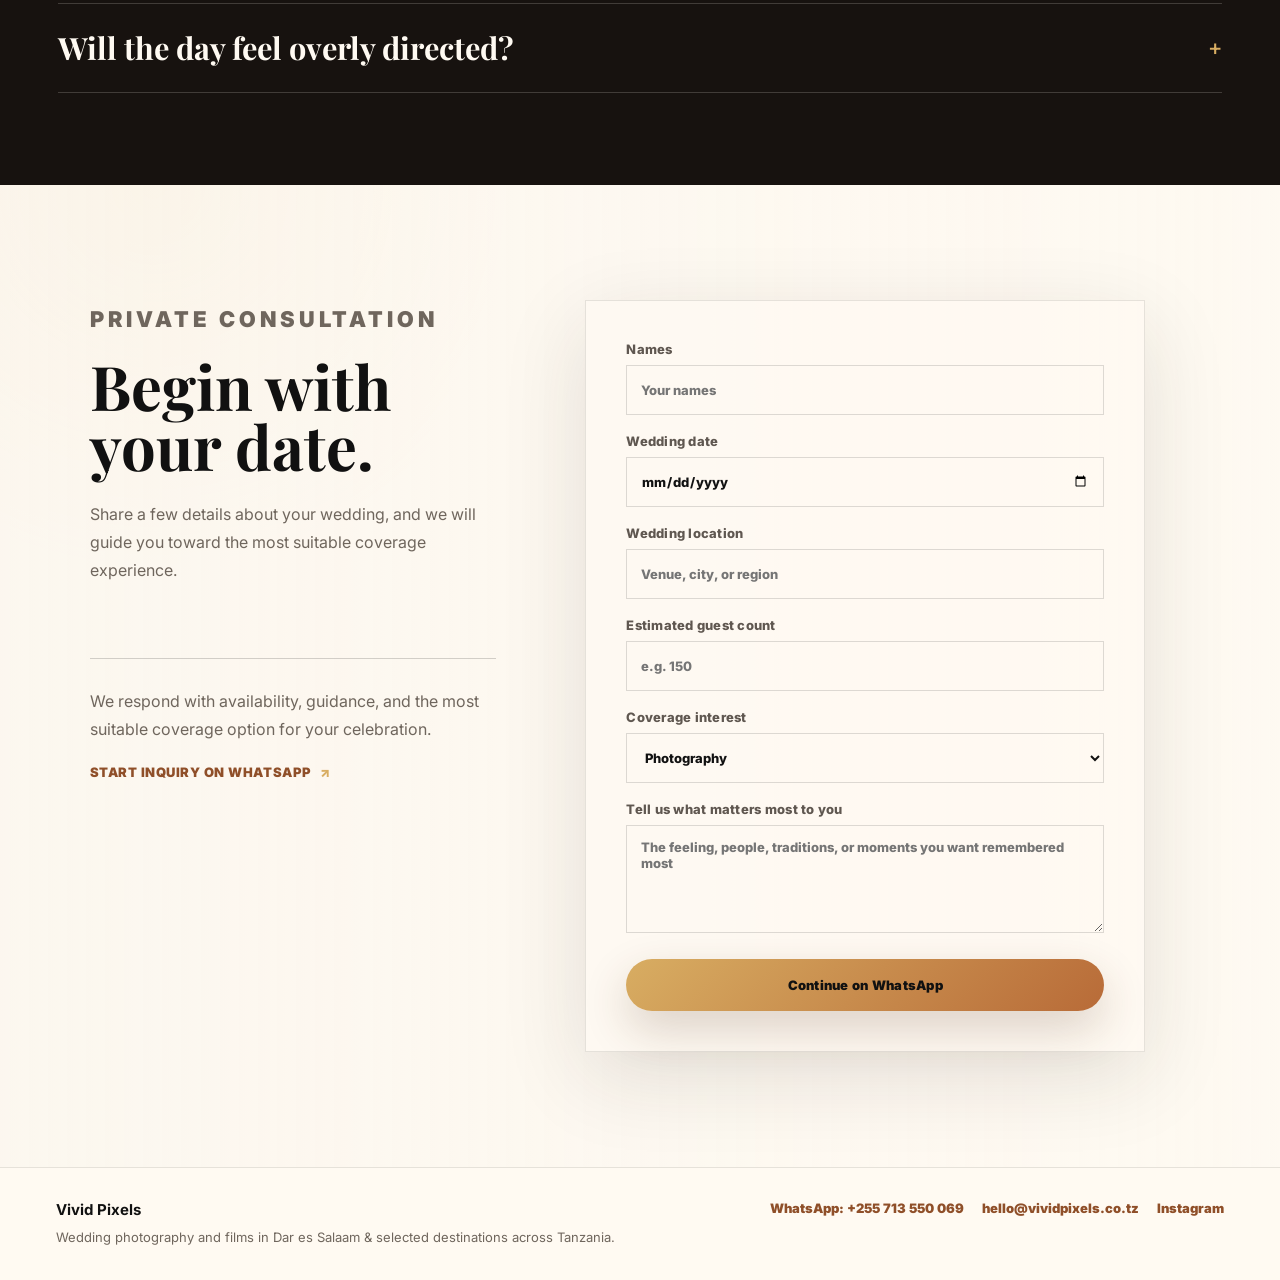
==== commit 319cf16a: "Clean up header inquiry navigation" ====
--- a/index.html
+++ b/index.html
@@ -9,7 +9,7 @@
       content="Preview wedding photography and video packages, view Vivid Pixels wedding work, and read client testimonials."
     />
     <link rel="preconnect" href="https://images.unsplash.com" />
-    <link rel="stylesheet" href="styles.css?v=20260530a" />
+    <link rel="stylesheet" href="styles.css?v=20260530b" />
   </head>
   <body>
     <header class="site-header">
@@ -17,11 +17,10 @@
         <img src="assets/vivid-pixels-logo.png" alt="Vivid Pixels" />
       </a>
       <nav aria-label="Main navigation">
-        <a href="#packages">Preview Packages</a>
-        <a href="https://quotemini.vividpixels.co.tz" target="_blank" rel="noopener noreferrer">Mini Event Quote</a>
-        <a href="gallery.html">Galleries</a>
-        <a href="#reviews">Testimonials</a>
-        <a id="cta-nav-inquire" href="#contact">Inquire</a>
+        <a href="gallery.html">Stories</a>
+        <a href="#packages">Collections</a>
+        <a href="#experience">Experience</a>
+        <a href="#faq">FAQ</a>
       </nav>
       <button class="menu-toggle" type="button" aria-expanded="false" aria-controls="mobileMenu">
         <span></span>
@@ -30,12 +29,10 @@
       </button>
       <a class="header-cta" id="cta-header-inquire" href="#contact">Inquire</a>
       <div class="mobile-menu" id="mobileMenu">
-        <a href="#packages">Preview Packages</a>
-        <a href="https://quotemini.vividpixels.co.tz" target="_blank" rel="noopener noreferrer">Mini Event Quote</a>
-        <a href="gallery.html">Galleries</a>
-        <a href="#reviews">Testimonials</a>
-        <a href="gallery.html">View Our Work</a>
-        <a class="mobile-inquiry-link" id="cta-mobile-inquire" href="#contact">Inquire</a>
+        <a href="gallery.html">Stories</a>
+        <a href="#packages">Collections</a>
+        <a href="#experience">Experience</a>
+        <a href="#faq">FAQ</a>
       </div>
     </header>
 
@@ -143,7 +140,7 @@
         </div>
       </section>
 
-      <section class="section process-section" aria-labelledby="process-title">
+      <section class="section process-section" id="experience" aria-labelledby="process-title">
         <div class="section-heading">
           <p class="eyebrow">The experience</p>
           <h2 id="process-title">Calm direction. Quiet observation. Beautiful delivery.</h2>
@@ -346,7 +343,7 @@
         </div>
       </section>
 
-      <section class="section faq-section" aria-labelledby="faq-title">
+      <section class="section faq-section" id="faq" aria-labelledby="faq-title">
         <div class="section-heading">
           <p class="eyebrow">Questions</p>
           <h2 id="faq-title">Questions couples often ask.</h2>
@@ -438,6 +435,6 @@
       </div>
     </footer>
 
-    <script src="script.js?v=20260530a"></script>
+    <script src="script.js?v=20260530b"></script>
   </body>
 </html>
--- a/styles.css
+++ b/styles.css
@@ -30,7 +30,9 @@
 
 #contact,
 #packages,
-#reviews {
+#reviews,
+#experience,
+#faq {
   scroll-margin-top: 96px;
 }
 
@@ -161,15 +163,11 @@
   font-size: 20px;
 }
 
-.mobile-menu .mobile-inquiry-link {
-  border-color: rgba(184, 107, 56, 0.28);
-  background: rgba(216, 173, 98, 0.16);
-}
-
 .header-cta {
-  background: linear-gradient(135deg, var(--gold), var(--orange));
-  color: #111111;
-  box-shadow: 0 16px 40px rgba(80, 48, 24, 0.2);
+  border: 1px solid rgba(23, 18, 15, 0.18);
+  background: #17120f;
+  color: #fffaf2;
+  box-shadow: 0 14px 34px rgba(23, 18, 15, 0.12);
 }
 
 .hero {
@@ -305,9 +303,14 @@
   box-shadow: 0 18px 46px rgba(80, 48, 24, 0.2);
 }
 
-.button-primary:hover,
+.button-primary:hover {
+  background: linear-gradient(135deg, #e5bd76, #a85d31);
+}
+
 .header-cta:hover {
-  background: linear-gradient(135deg, #e5bd76, #a85d31);
+  border-color: rgba(23, 18, 15, 0.28);
+  background: #2a211b;
+  color: #fffaf2;
 }
 
 .button-secondary,
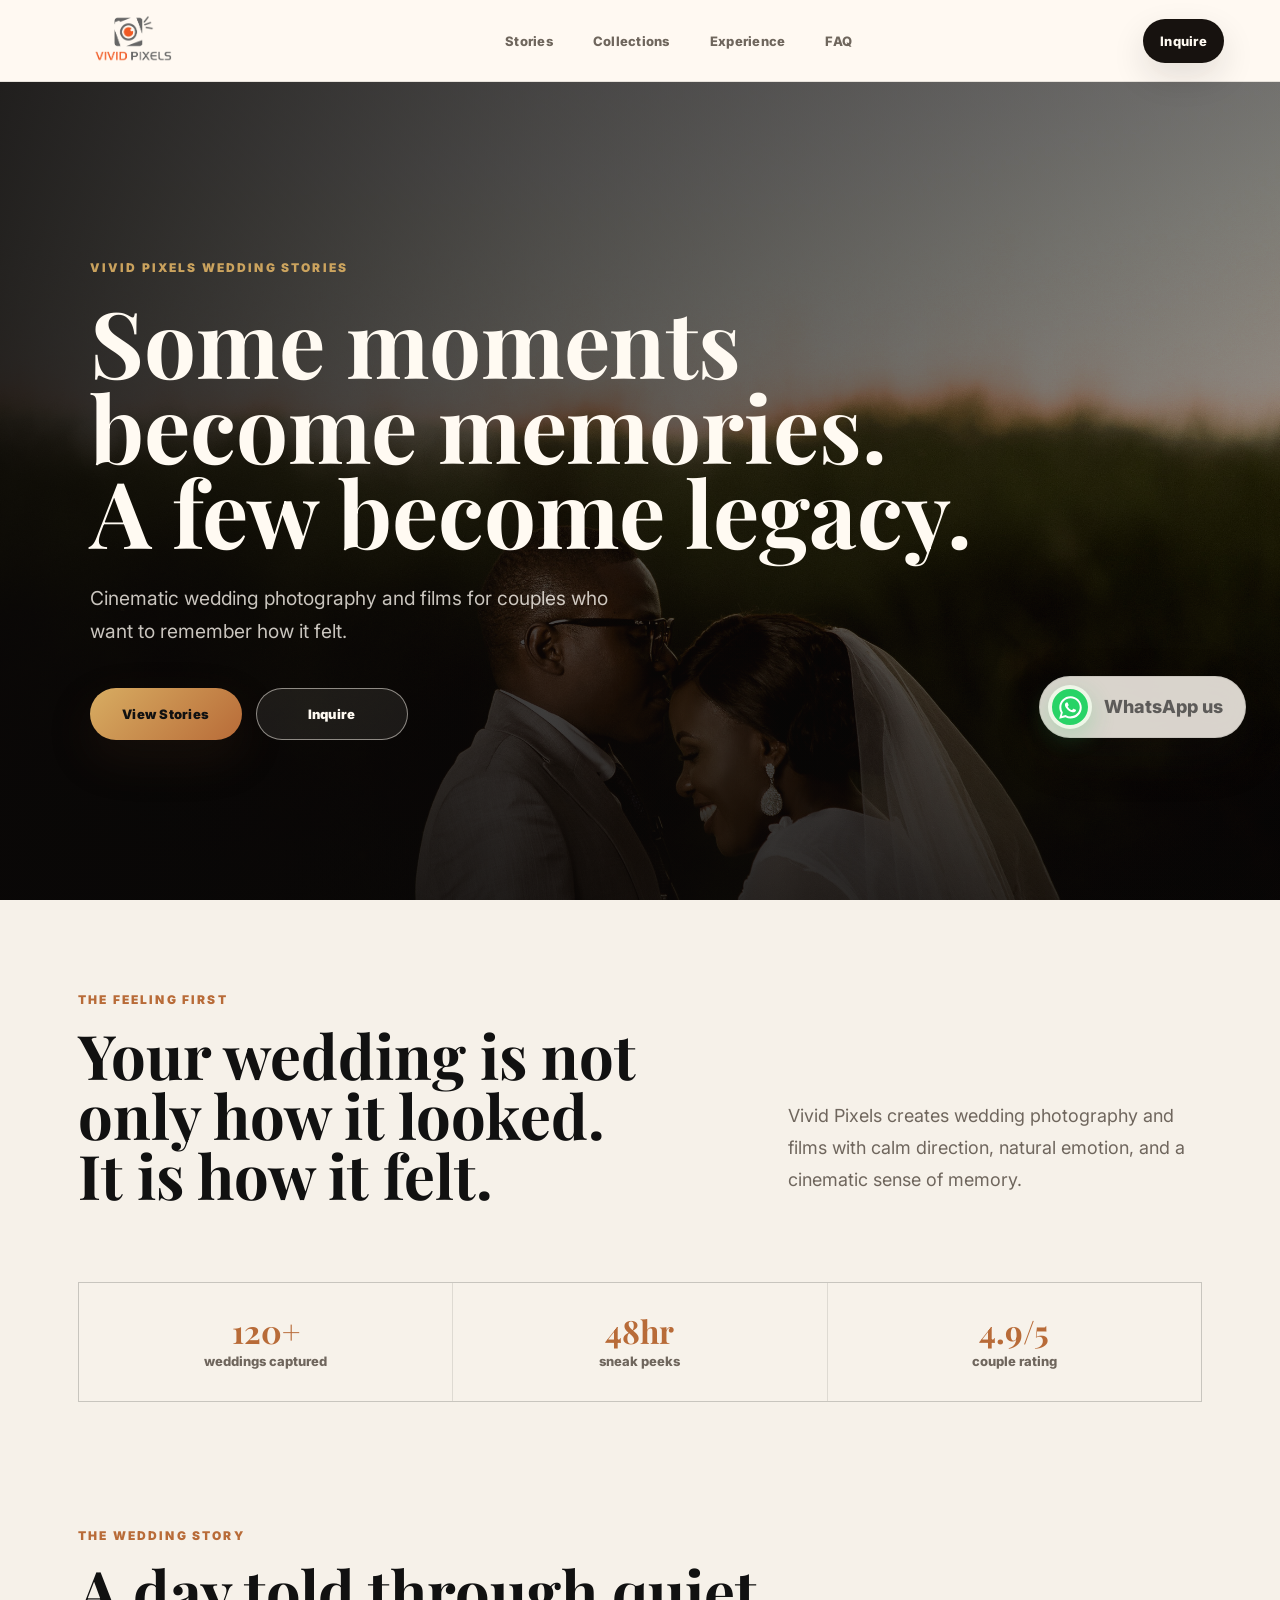
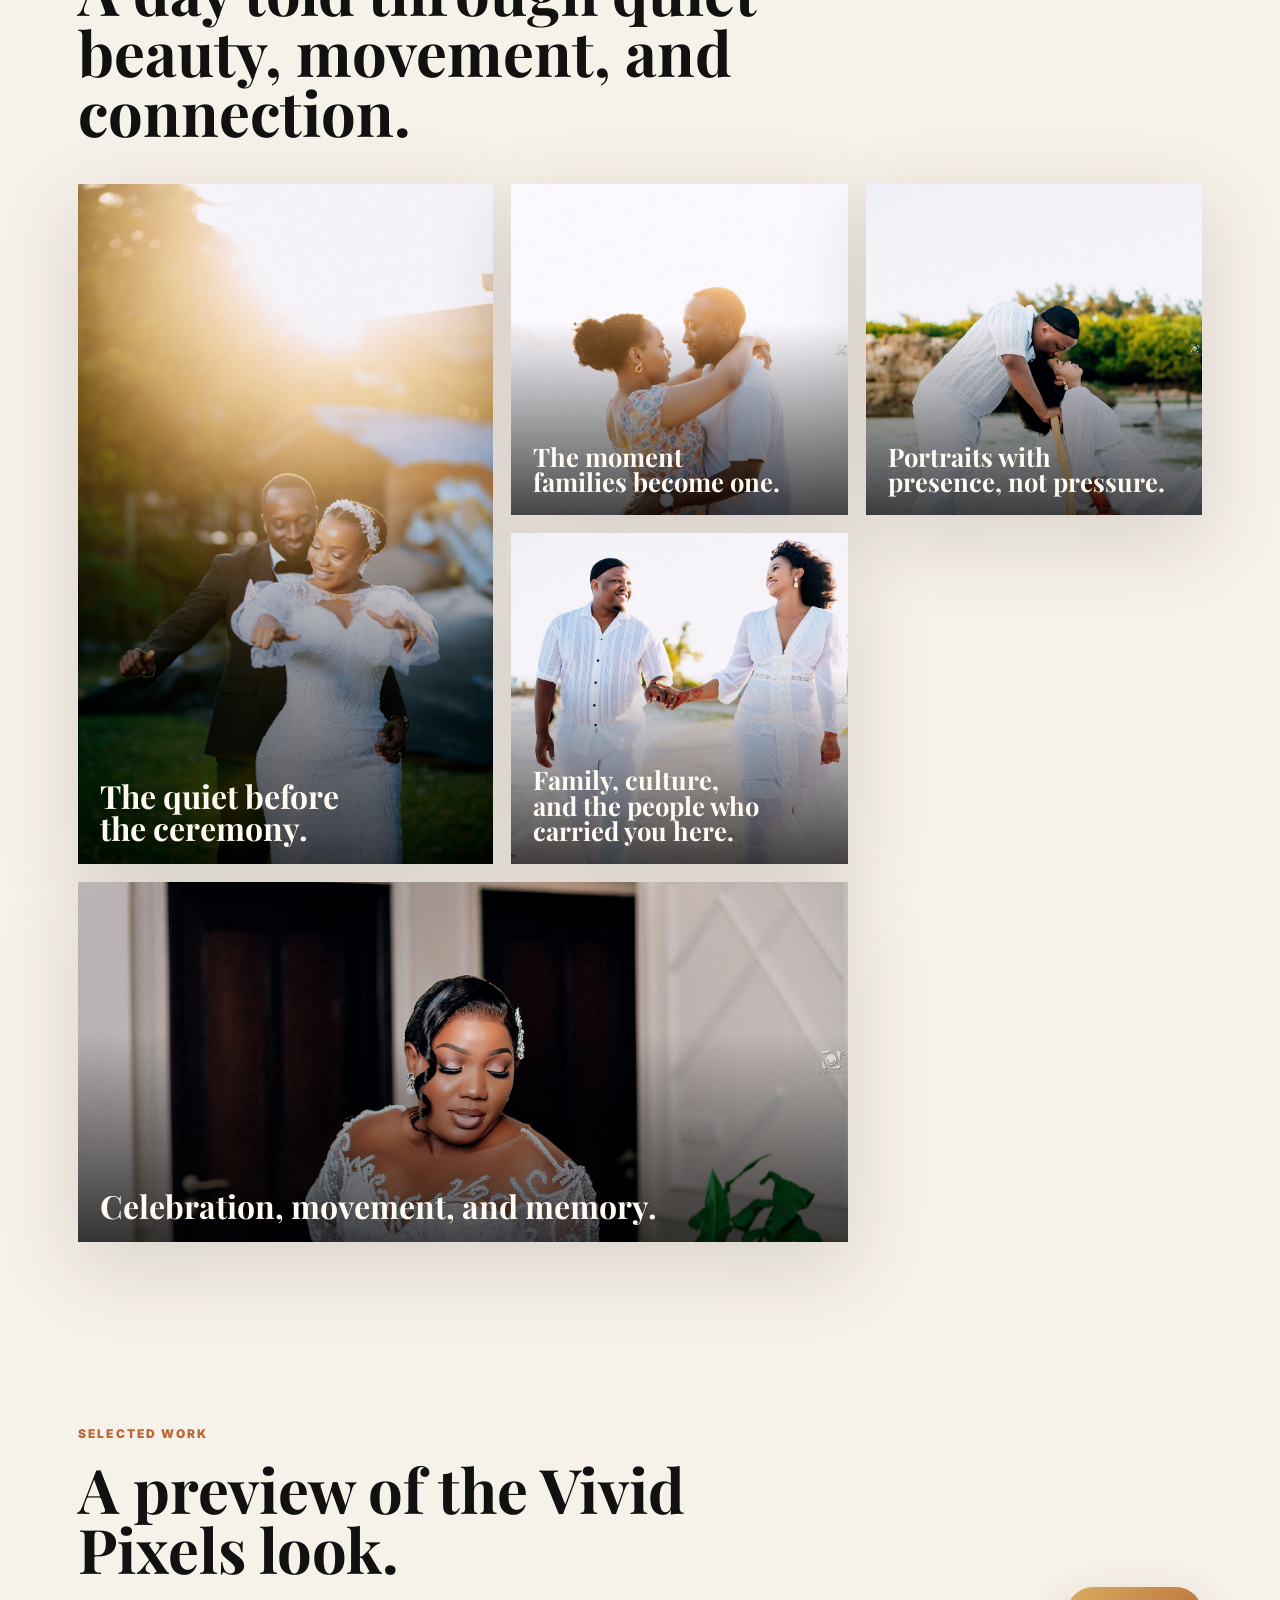
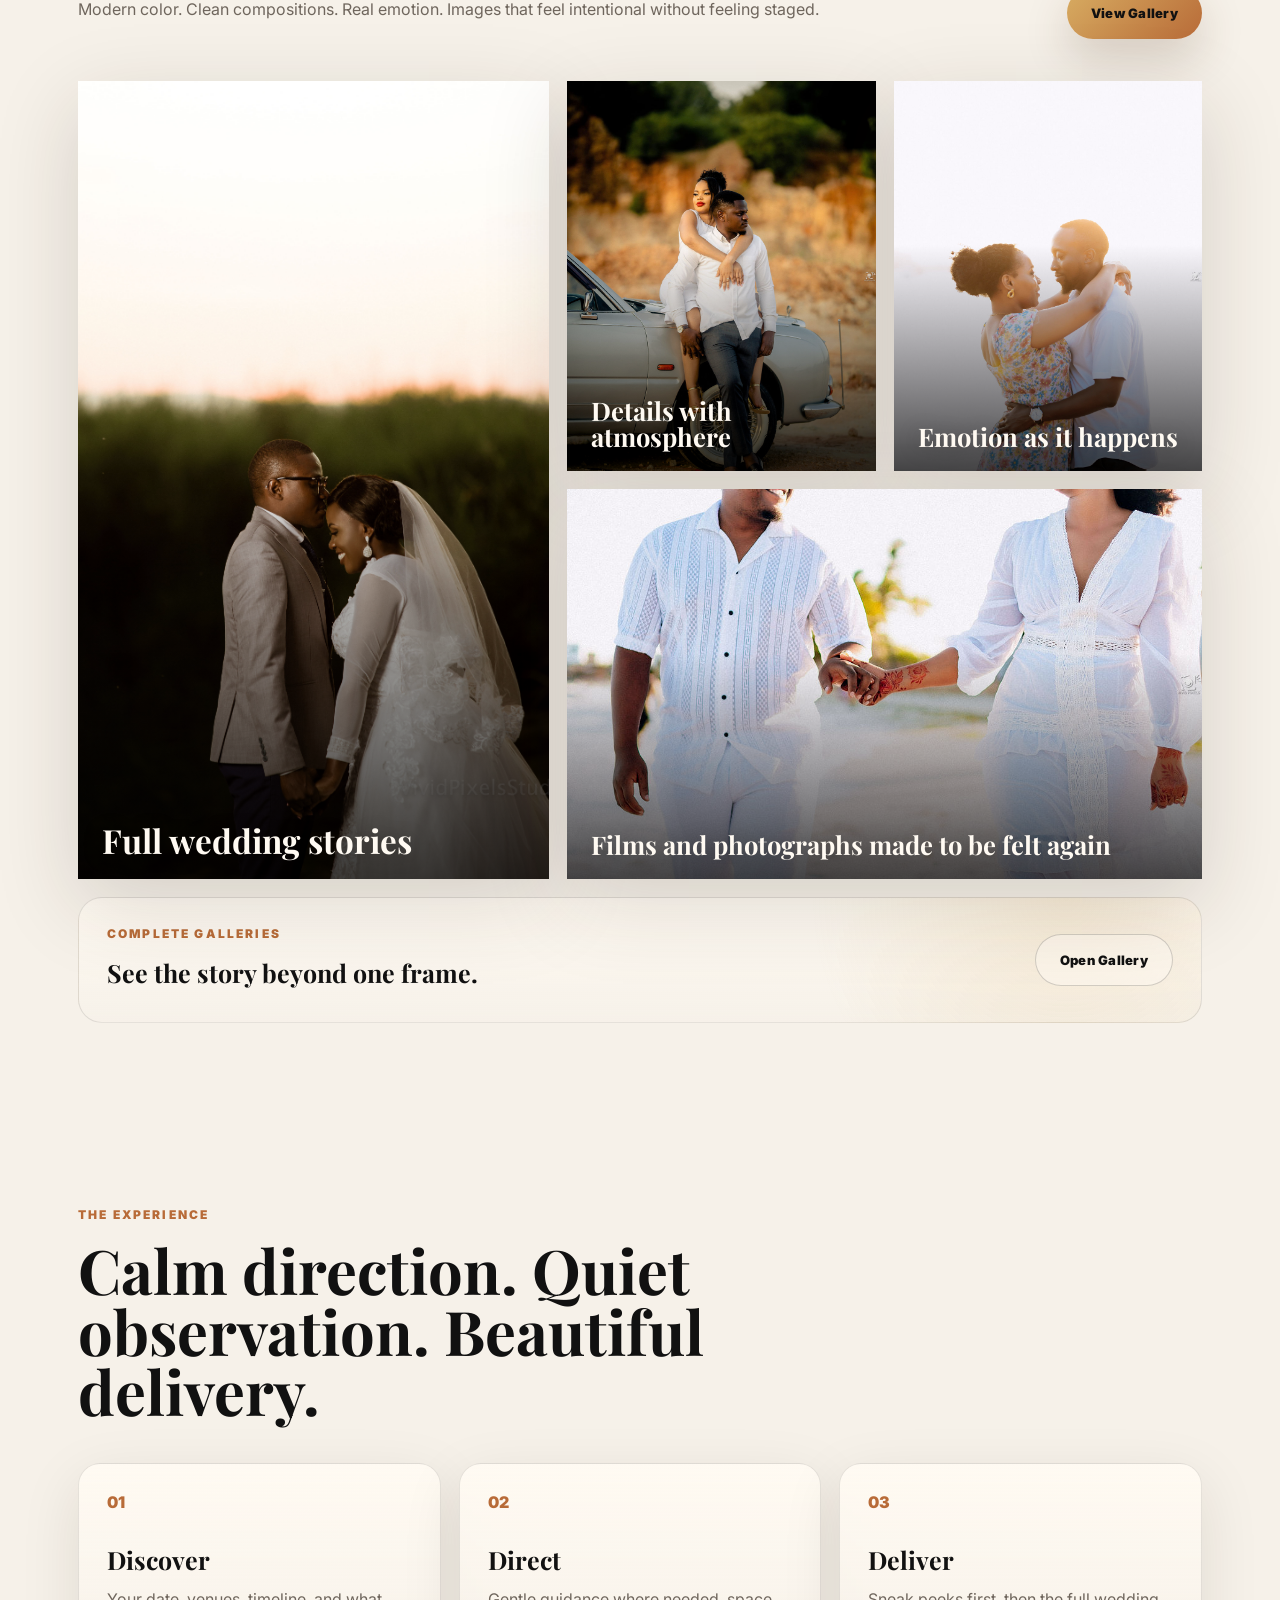
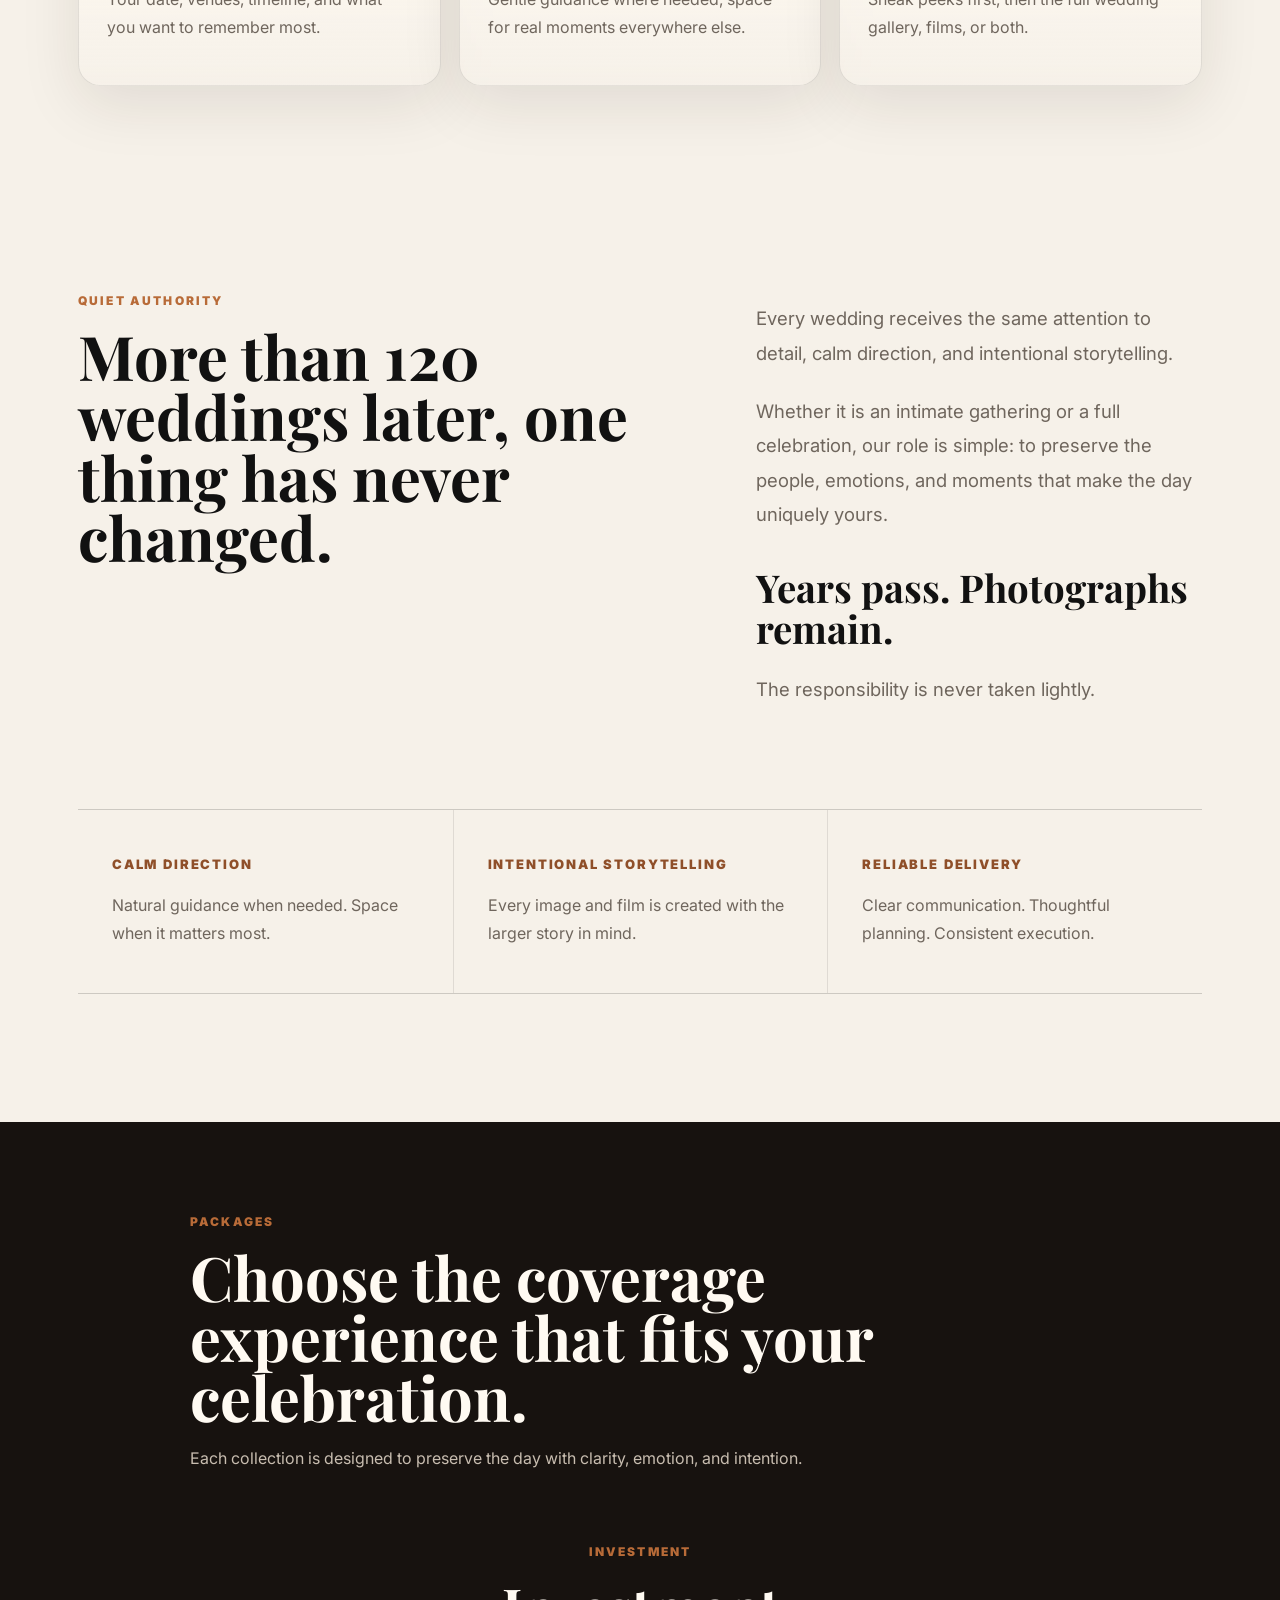
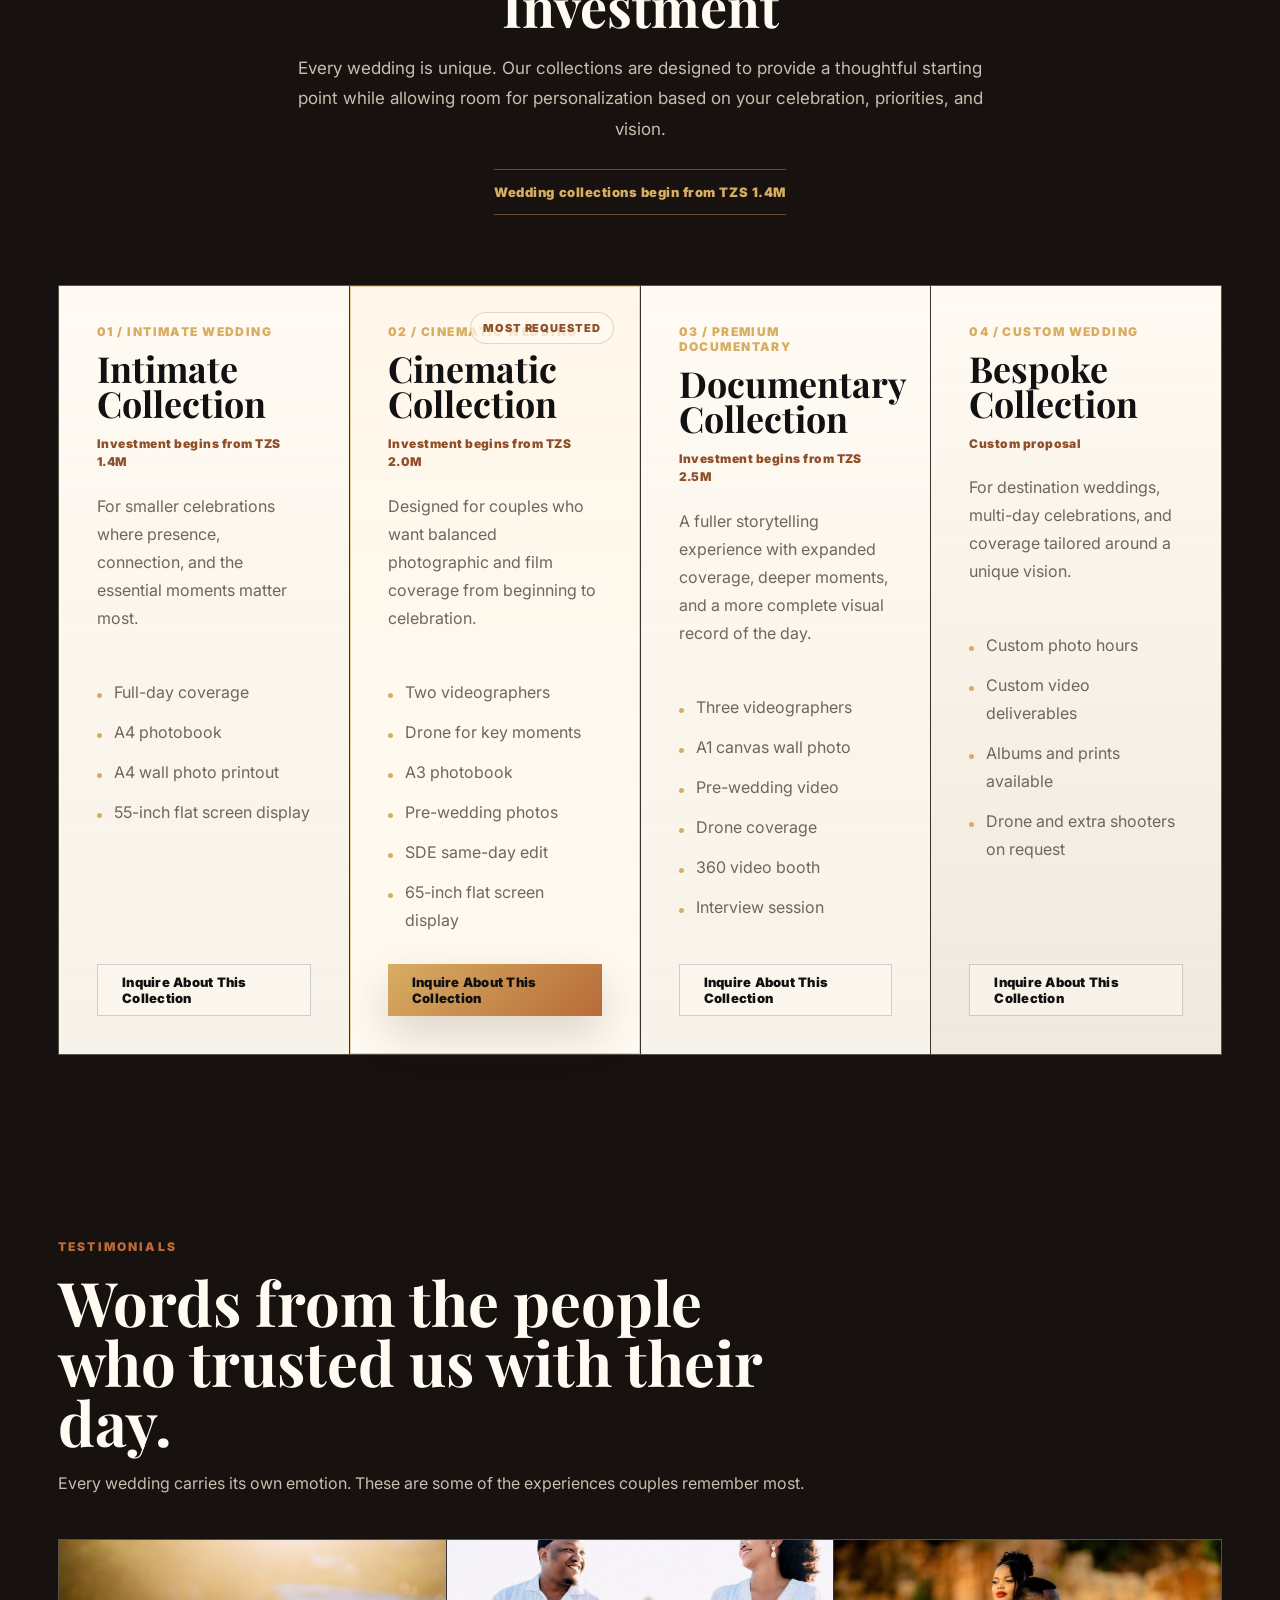
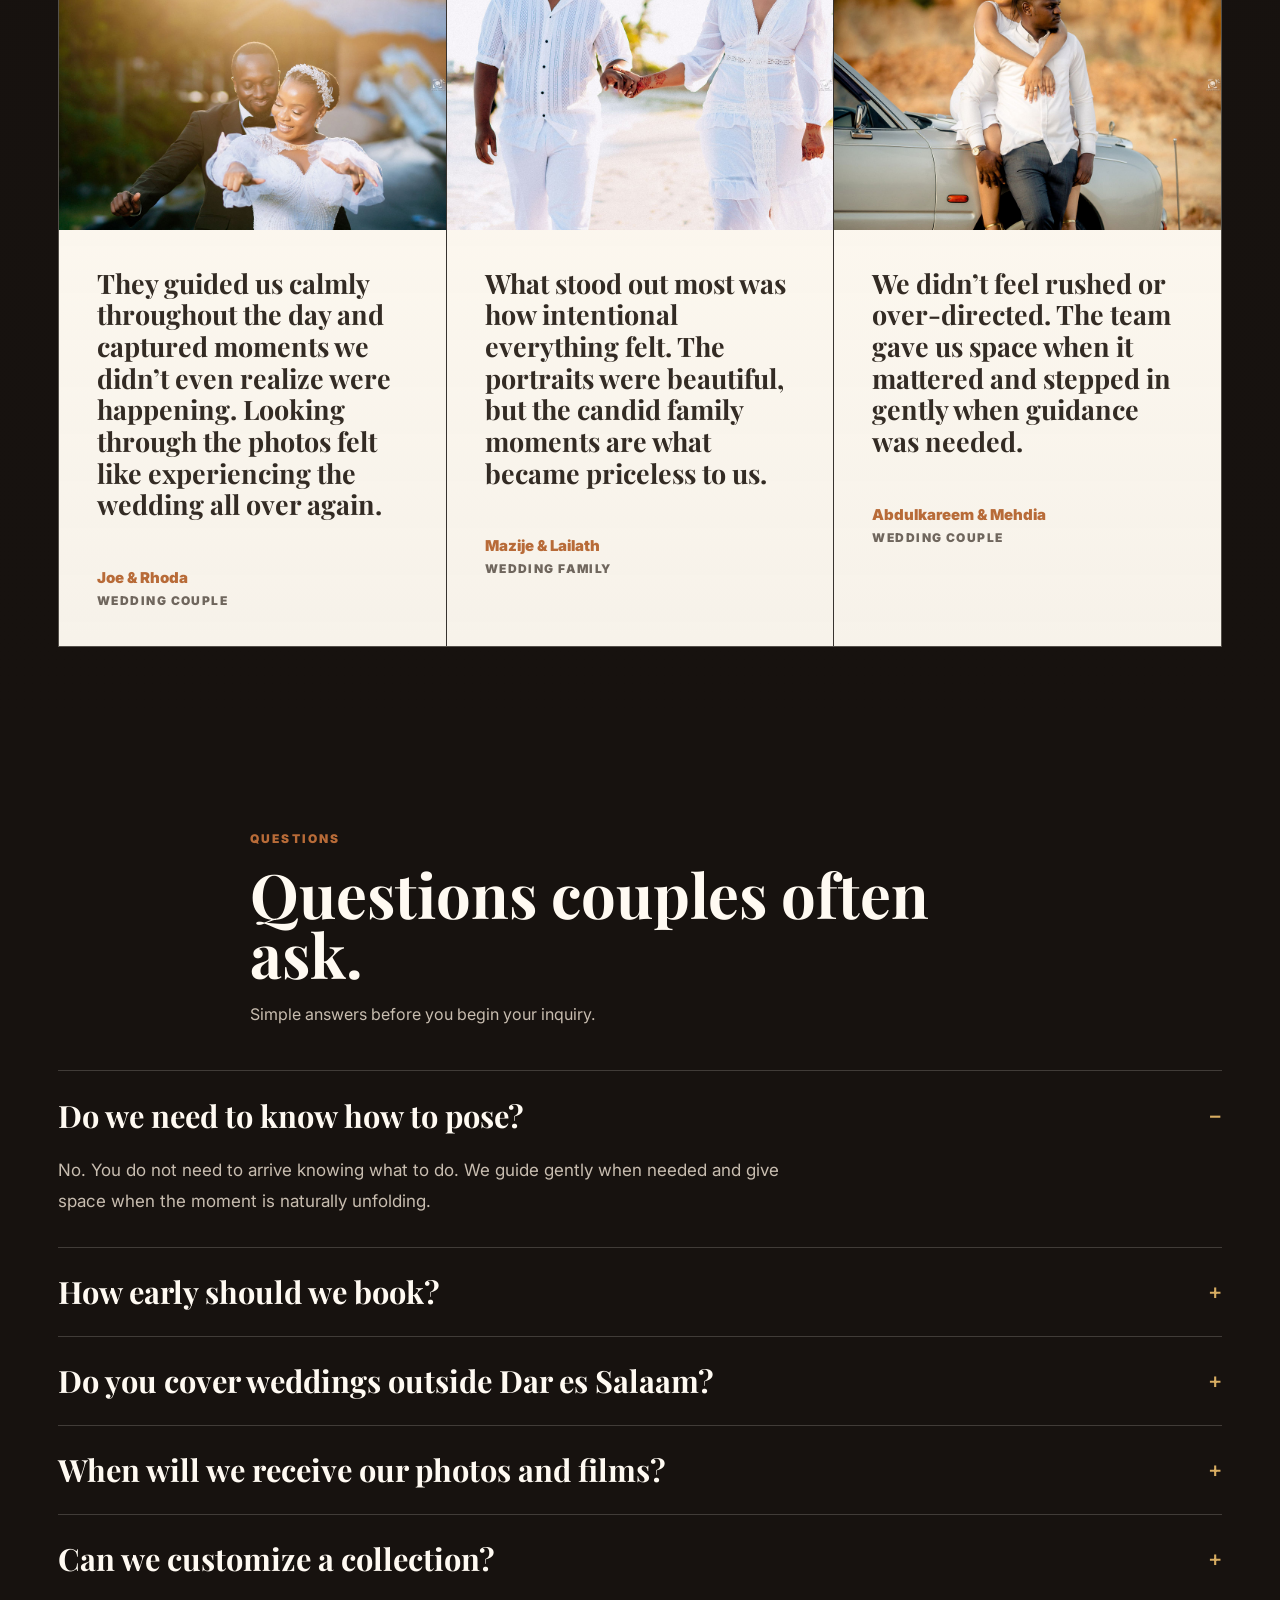
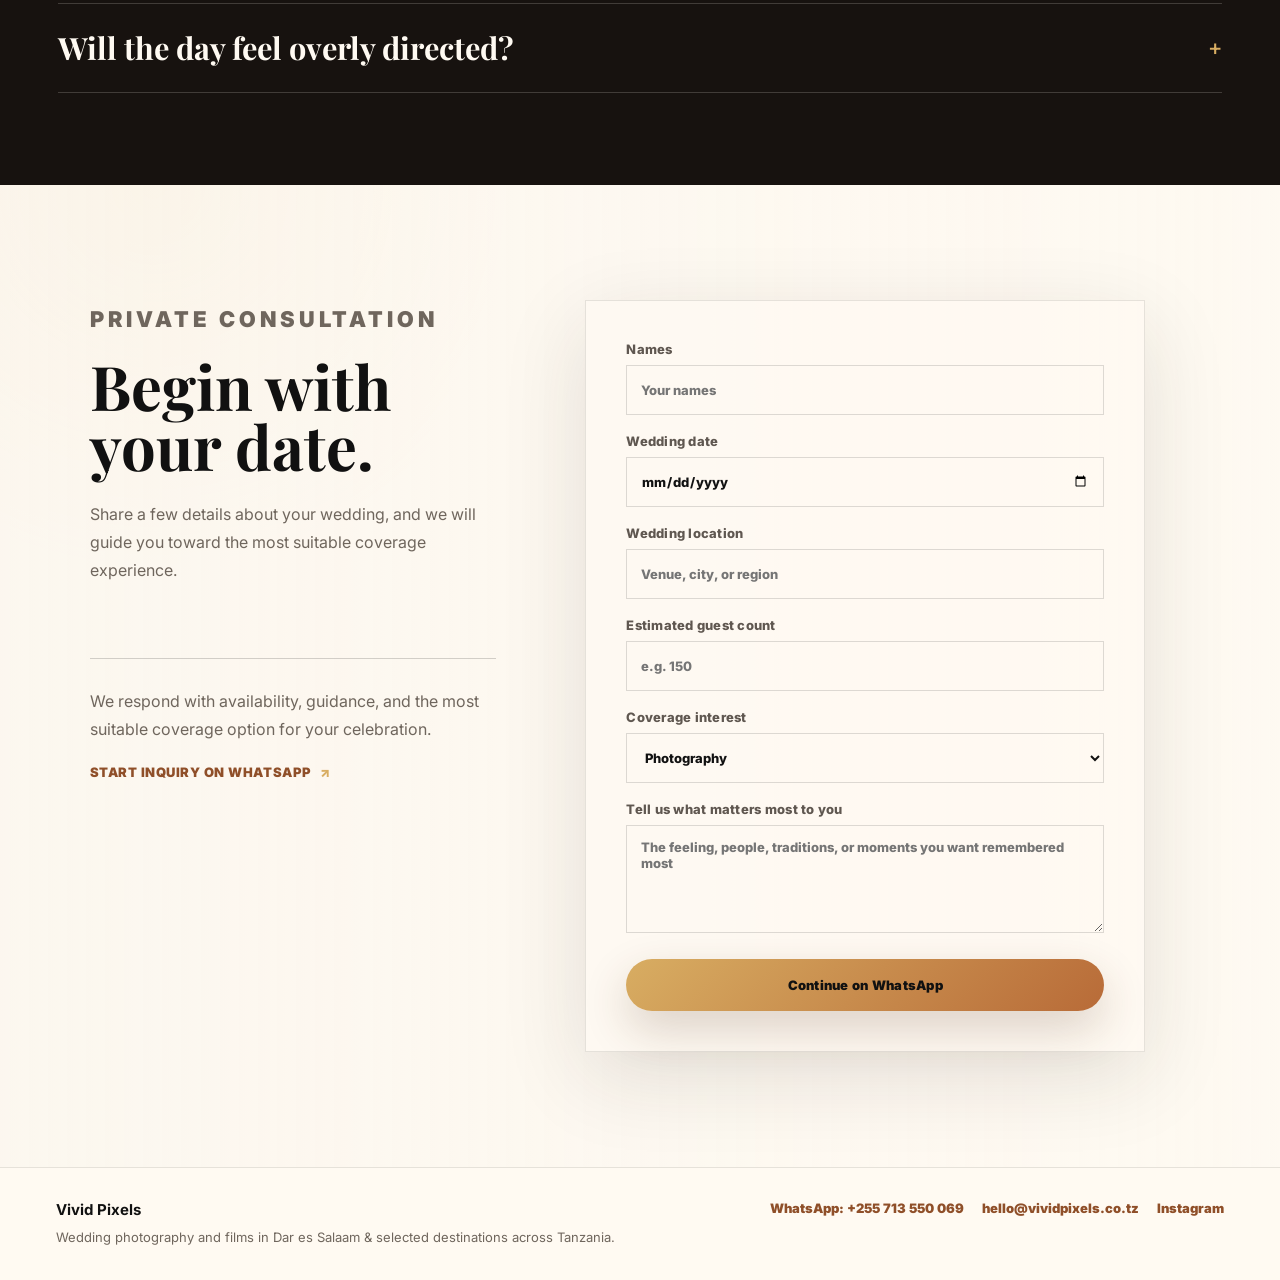
==== commit 9984d658: "Add floating WhatsApp inquiry button" ====
--- a/index.html
+++ b/index.html
@@ -9,7 +9,7 @@
       content="Preview wedding photography and video packages, view Vivid Pixels wedding work, and read client testimonials."
     />
     <link rel="preconnect" href="https://images.unsplash.com" />
-    <link rel="stylesheet" href="styles.css?v=20260530b" />
+    <link rel="stylesheet" href="styles.css?v=20260530c" />
   </head>
   <body>
     <header class="site-header">
@@ -435,6 +435,22 @@
       </div>
     </footer>
 
+    <a
+      class="floating-whatsapp"
+      id="cta-floating-whatsapp"
+      href="https://wa.me/255713550069?text=Hi%20Vivid%20Pixels%2C%20I%20would%20like%20to%20begin%20a%20wedding%20inquiry."
+      target="_blank"
+      rel="noopener noreferrer"
+      aria-label="Start inquiry on WhatsApp"
+    >
+      <span class="floating-whatsapp-icon" aria-hidden="true">
+        <svg viewBox="0 0 32 32" focusable="false">
+          <path d="M16.04 3.5c-6.82 0-12.37 5.45-12.37 12.14 0 2.16.59 4.27 1.7 6.11L3.5 28.5l6.97-1.78a12.6 12.6 0 0 0 5.57 1.3c6.82 0 12.37-5.45 12.37-12.15S22.86 3.5 16.04 3.5Zm0 22.31c-1.79 0-3.55-.47-5.08-1.37l-.36-.21-4.12 1.05 1.1-3.98-.24-.39a9.9 9.9 0 0 1-1.47-5.27c0-5.47 4.56-9.92 10.17-9.92 5.6 0 10.16 4.45 10.16 9.92 0 5.48-4.56 9.94-10.16 9.94Zm5.58-7.44c-.31-.15-1.82-.88-2.1-.98-.28-.1-.49-.15-.69.15-.2.29-.79.97-.97 1.17-.18.2-.36.22-.67.07-.31-.15-1.29-.47-2.45-1.49-.91-.8-1.52-1.78-1.69-2.08-.18-.29-.02-.45.13-.6.14-.13.31-.34.46-.51.15-.18.2-.3.31-.49.1-.2.05-.37-.03-.52-.08-.15-.69-1.63-.94-2.23-.25-.58-.5-.5-.69-.51h-.59c-.2 0-.52.07-.79.37-.28.29-1.04 1-1.04 2.43s1.07 2.82 1.22 3.01c.15.2 2.1 3.14 5.09 4.4.71.3 1.27.48 1.7.62.71.22 1.36.19 1.88.12.57-.08 1.82-.73 2.08-1.43.26-.7.26-1.3.18-1.43-.08-.12-.28-.2-.59-.34Z" />
+        </svg>
+      </span>
+      <span>WhatsApp us</span>
+    </a>
+
     <script src="script.js?v=20260530b"></script>
   </body>
 </html>
--- a/styles.css
+++ b/styles.css
@@ -1870,6 +1870,53 @@
   color: var(--white);
 }
 
+.floating-whatsapp {
+  position: fixed;
+  right: clamp(16px, 4vw, 34px);
+  bottom: clamp(120px, 18vh, 210px);
+  z-index: 70;
+  display: inline-flex;
+  align-items: center;
+  gap: 12px;
+  min-height: 56px;
+  padding: 8px 22px 8px 8px;
+  border: 1px solid rgba(17, 17, 17, 0.08);
+  border-radius: 999px;
+  background: rgba(246, 241, 233, 0.88);
+  box-shadow: 0 18px 48px rgba(41, 31, 22, 0.18);
+  color: rgba(17, 17, 17, 0.62);
+  font-size: 18px;
+  font-weight: 800;
+  line-height: 1;
+  text-decoration: none;
+  backdrop-filter: blur(14px);
+  transition: transform 180ms ease, background 180ms ease, box-shadow 180ms ease;
+}
+
+.floating-whatsapp:hover {
+  transform: translateY(-2px);
+  background: rgba(255, 250, 242, 0.96);
+  box-shadow: 0 22px 58px rgba(41, 31, 22, 0.22);
+}
+
+.floating-whatsapp-icon {
+  width: 44px;
+  height: 44px;
+  display: grid;
+  flex: 0 0 auto;
+  place-items: center;
+  border: 4px solid rgba(255, 250, 242, 0.92);
+  border-radius: 50%;
+  background: #28d366;
+  box-shadow: 0 8px 24px rgba(40, 211, 102, 0.24);
+}
+
+.floating-whatsapp-icon svg {
+  width: 29px;
+  height: 29px;
+  fill: #ffffff;
+}
+
 @media (min-width: 901px) and (max-width: 1180px) {
   .site-header {
     grid-template-columns: 1fr auto auto;
@@ -2353,6 +2400,26 @@
     font-size: 25px;
   }
 
+  .floating-whatsapp {
+    right: 14px;
+    bottom: calc(env(safe-area-inset-bottom) + 22svh);
+    min-height: 52px;
+    gap: 10px;
+    padding: 7px 18px 7px 7px;
+    font-size: 16px;
+  }
+
+  .floating-whatsapp-icon {
+    width: 40px;
+    height: 40px;
+    border-width: 3px;
+  }
+
+  .floating-whatsapp-icon svg {
+    width: 26px;
+    height: 26px;
+  }
+
   .authority-copy p:nth-last-child(2) {
     font-size: 31px;
   }
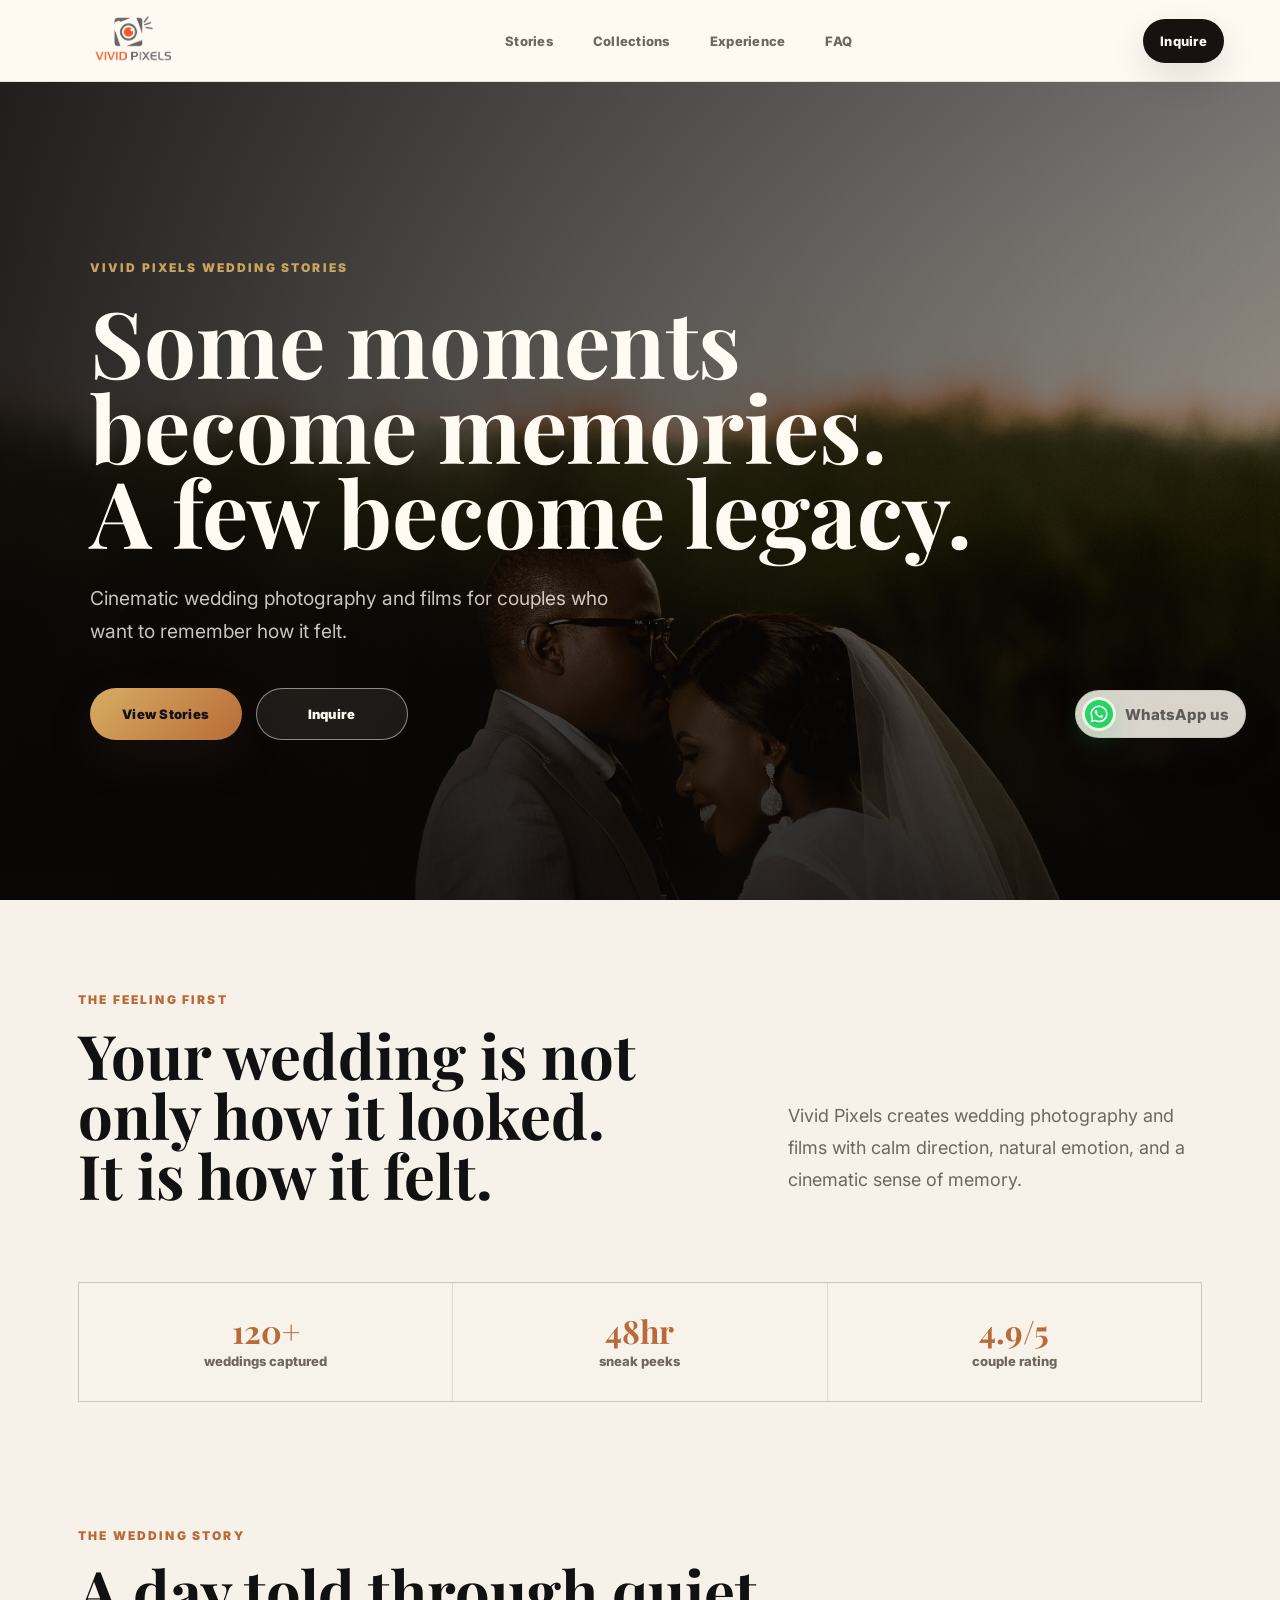
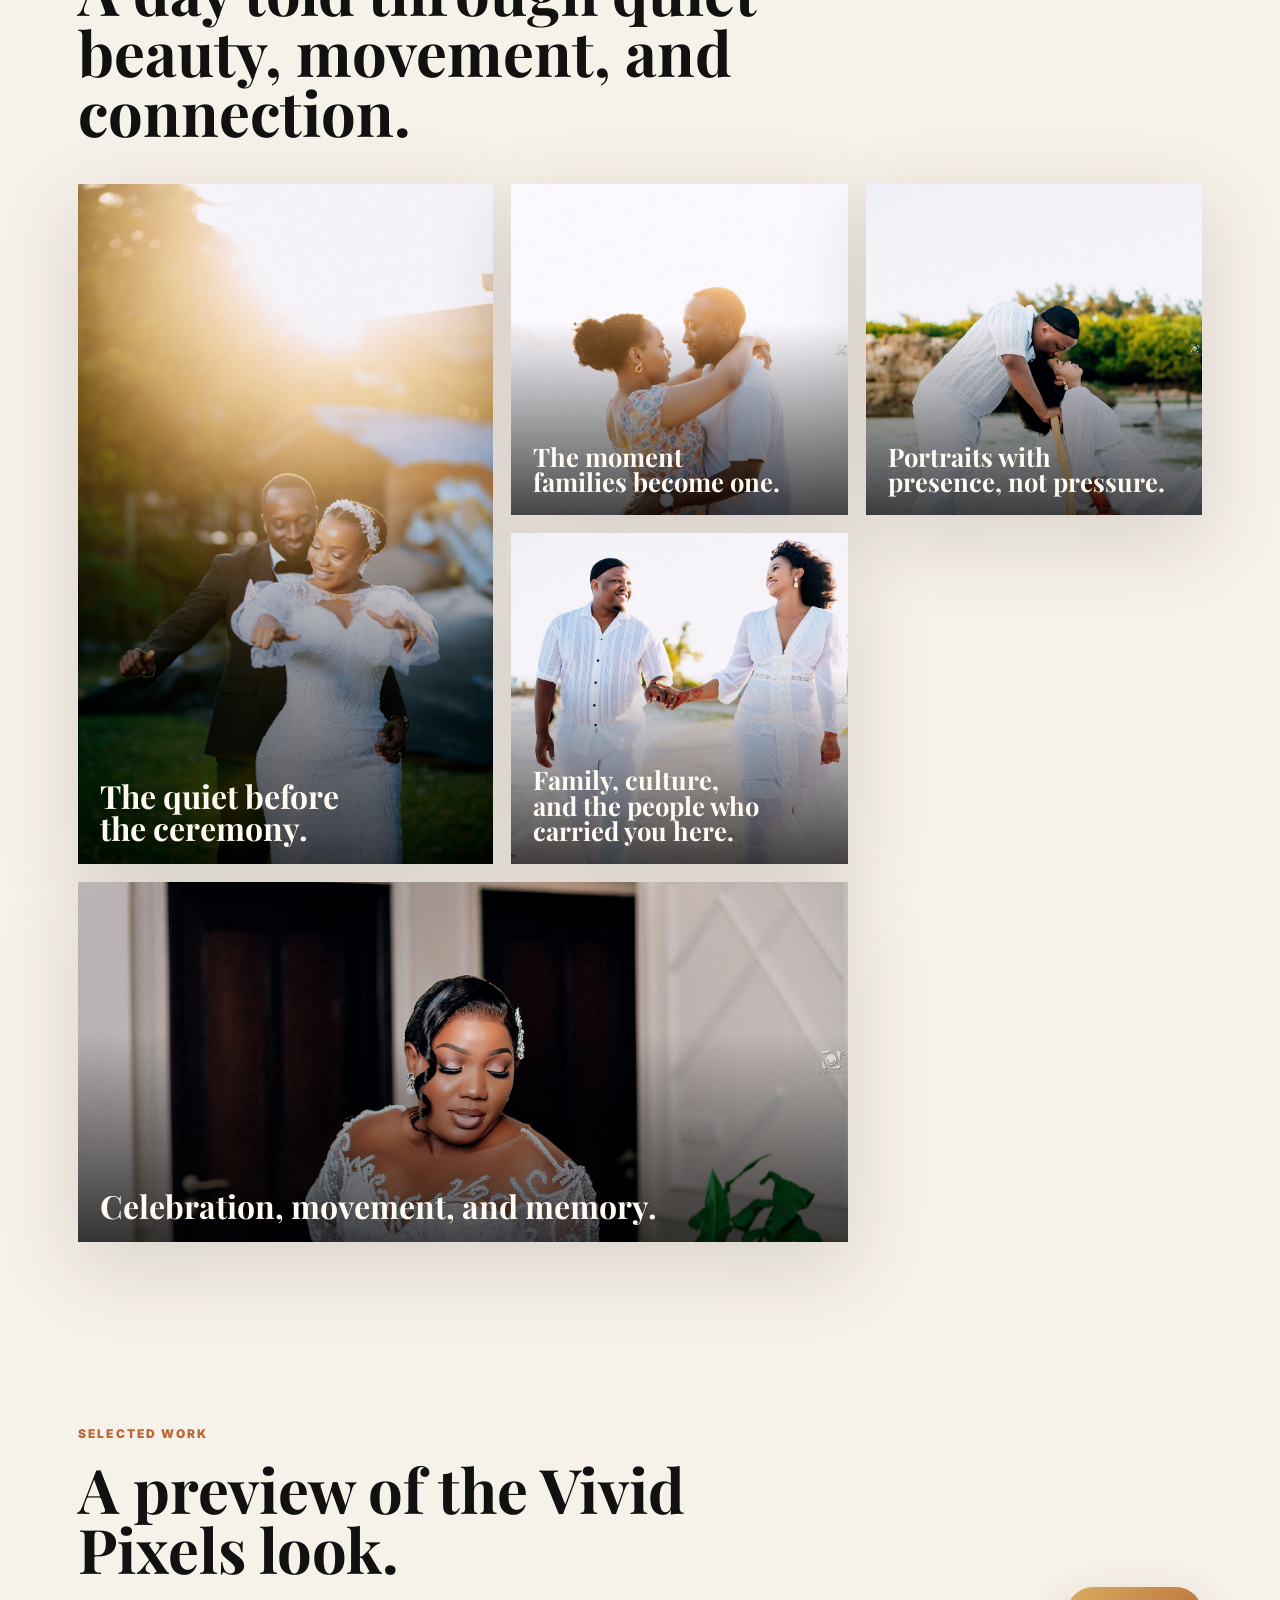
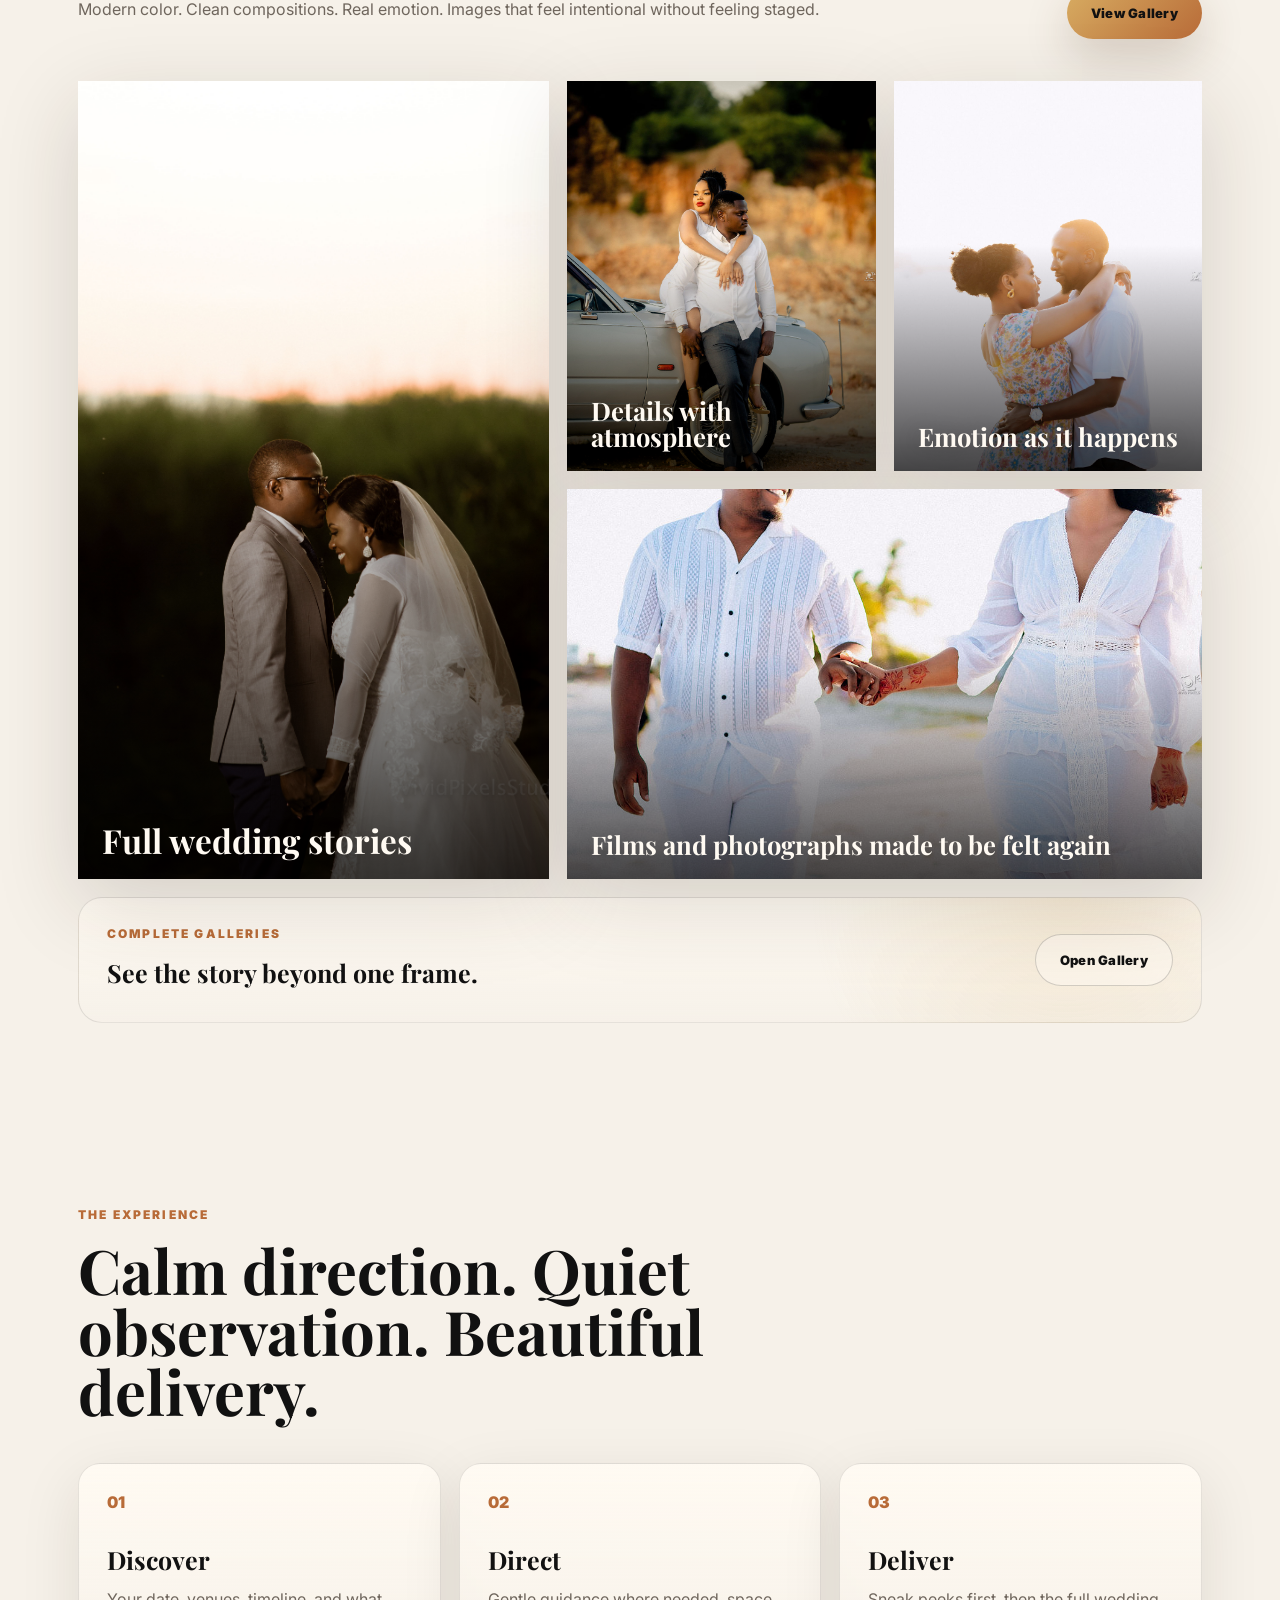
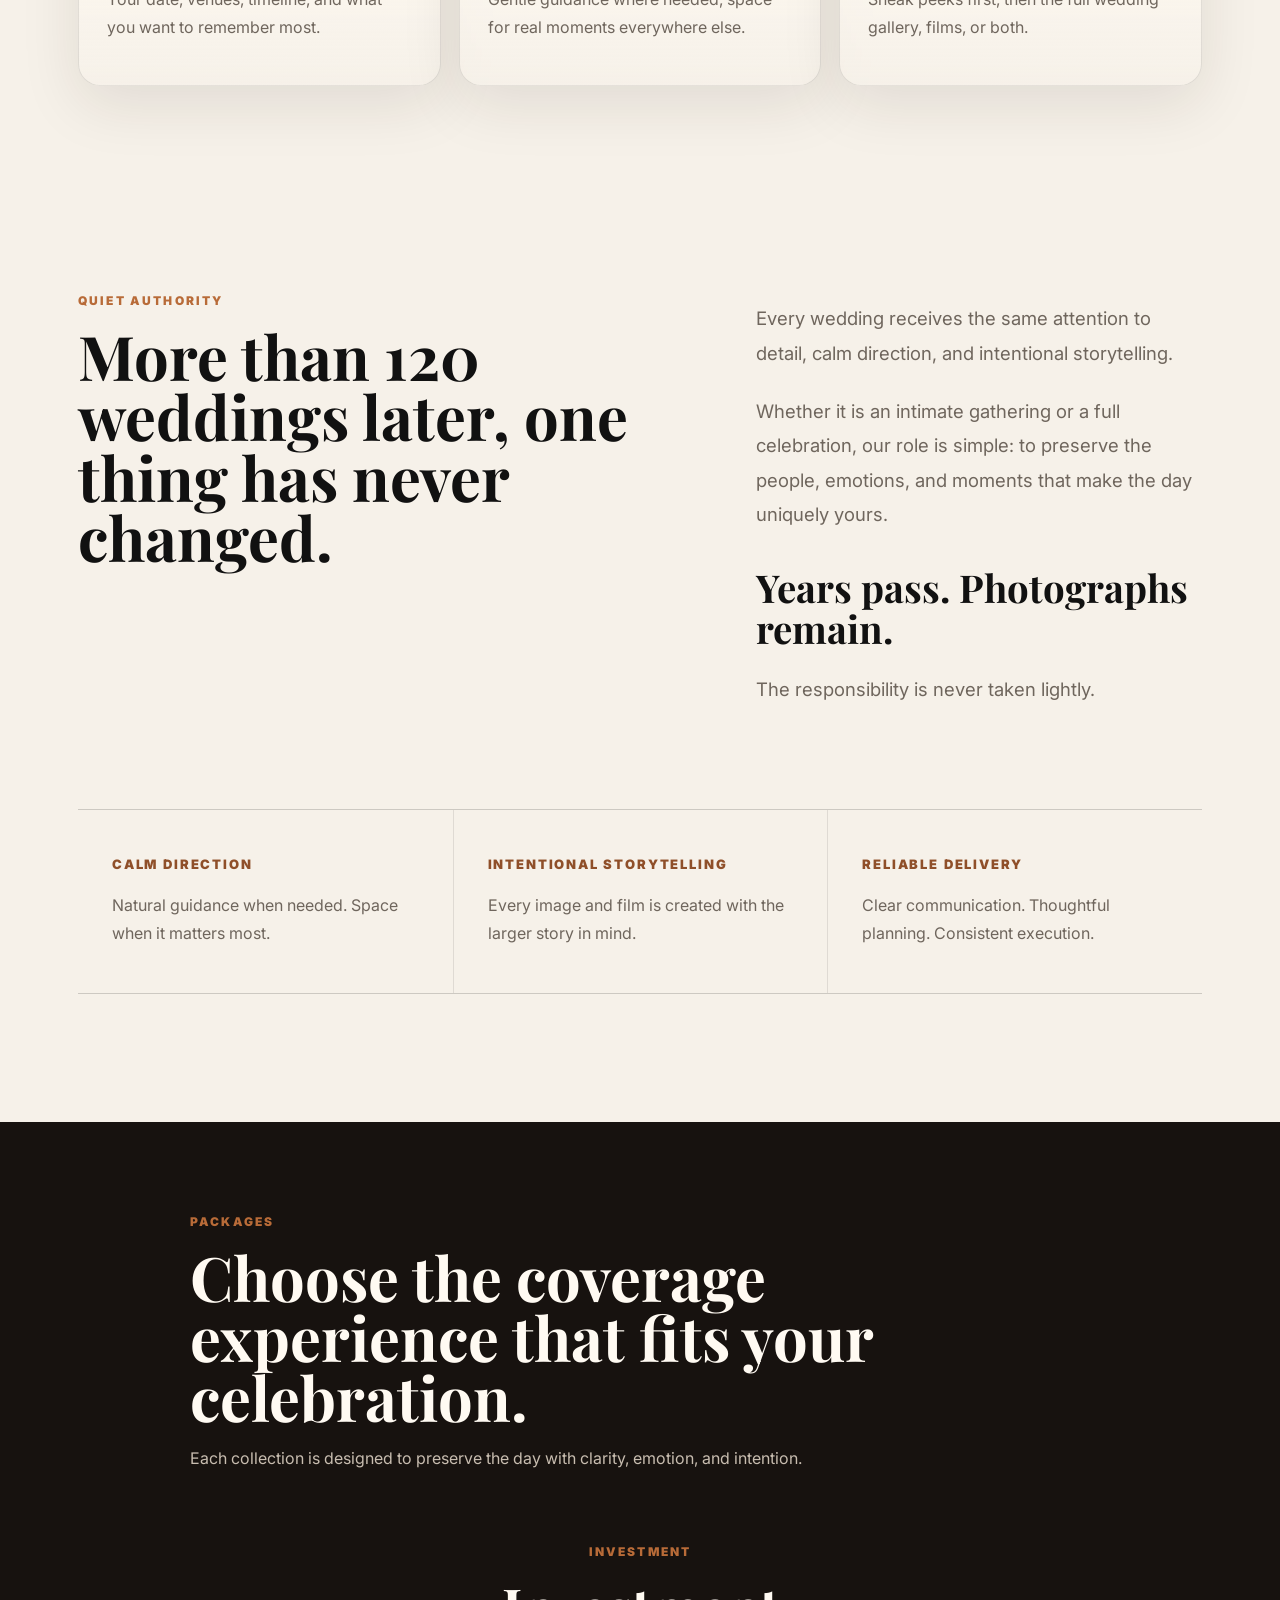
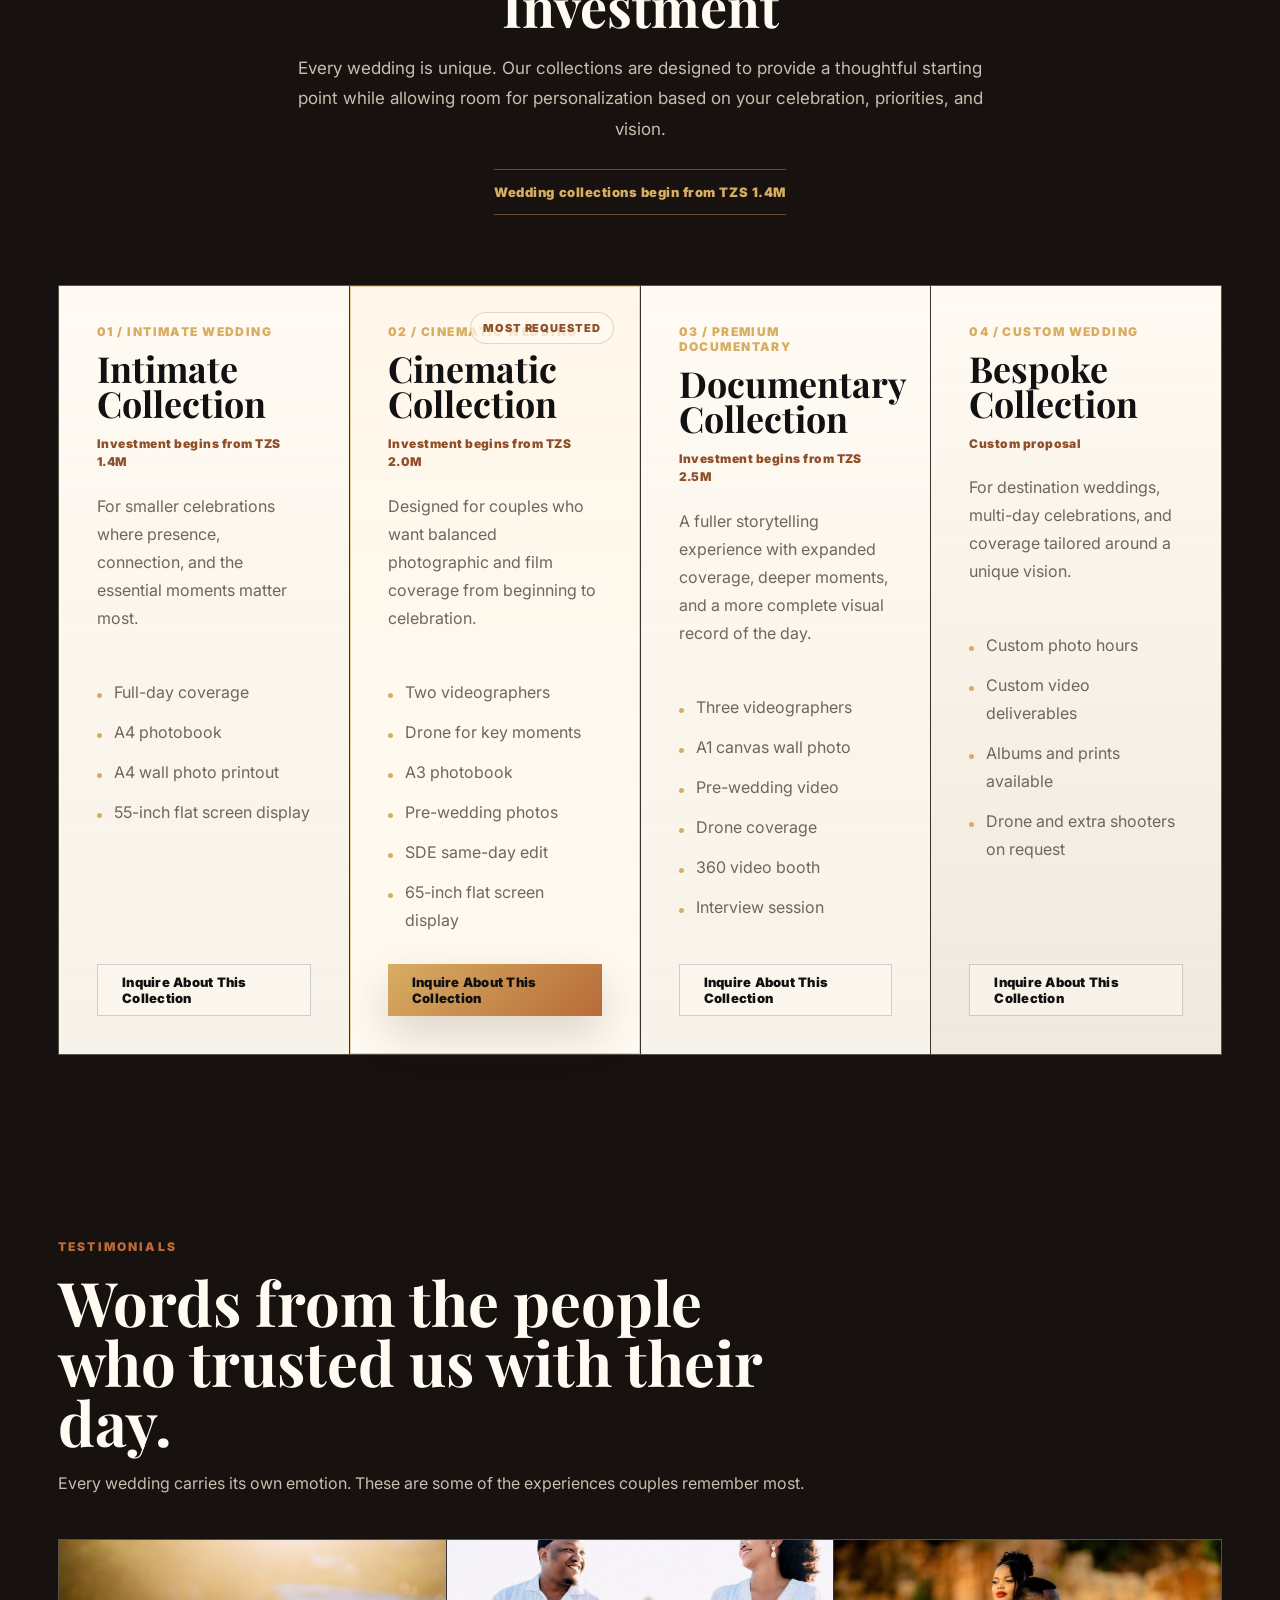
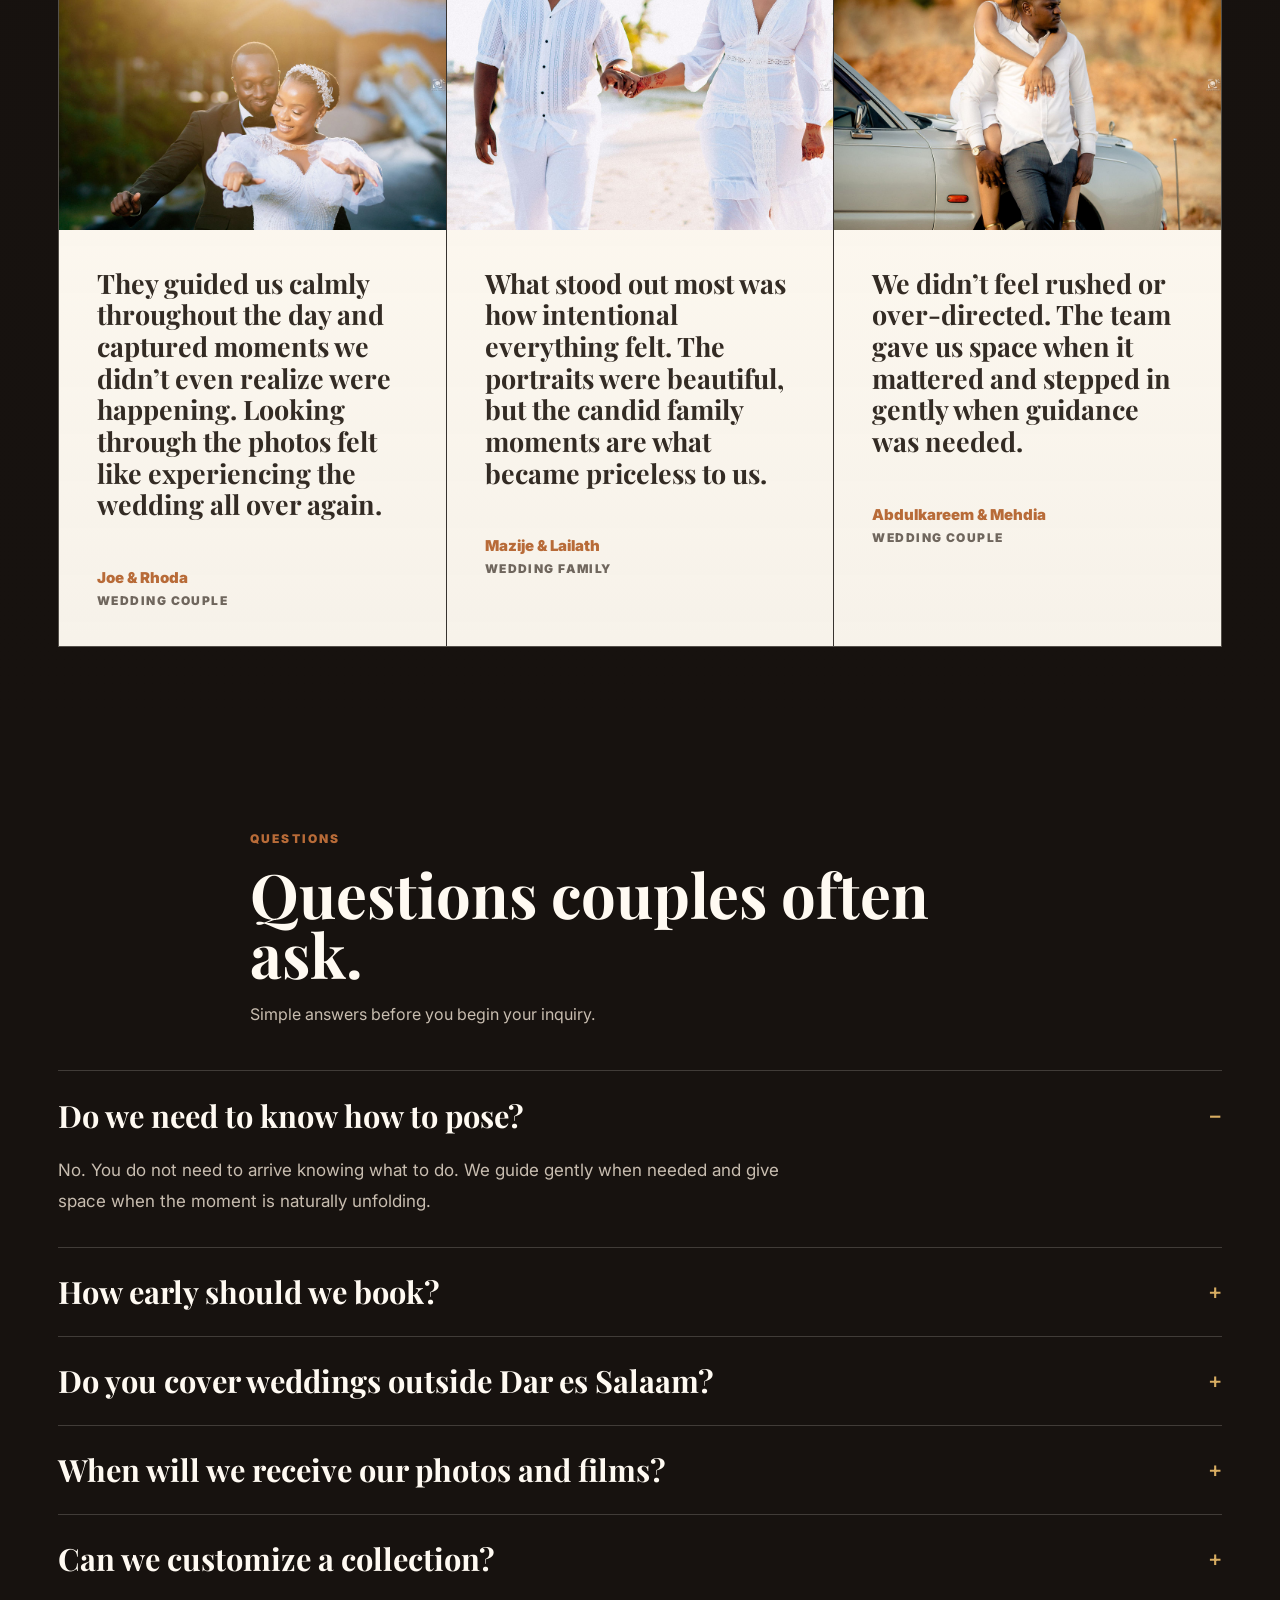
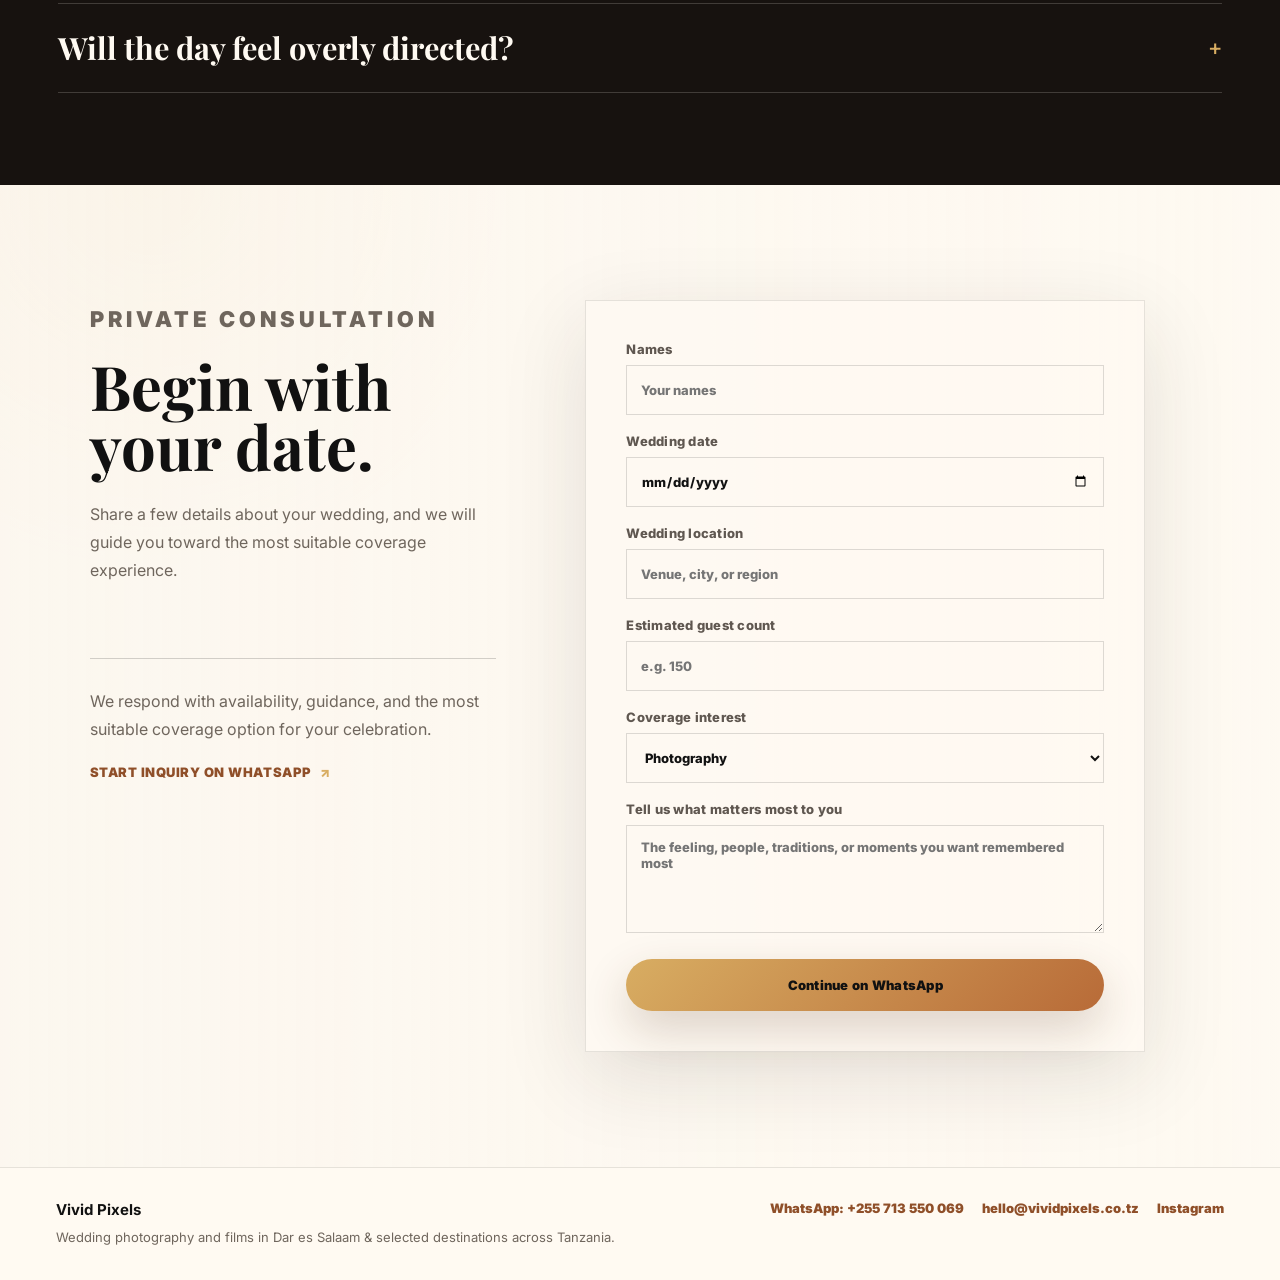
==== commit 4cf6700b: "Reduce floating WhatsApp button size" ====
--- a/index.html
+++ b/index.html
@@ -9,7 +9,7 @@
       content="Preview wedding photography and video packages, view Vivid Pixels wedding work, and read client testimonials."
     />
     <link rel="preconnect" href="https://images.unsplash.com" />
-    <link rel="stylesheet" href="styles.css?v=20260530c" />
+    <link rel="stylesheet" href="styles.css?v=20260530d" />
   </head>
   <body>
     <header class="site-header">
--- a/styles.css
+++ b/styles.css
@@ -1877,15 +1877,15 @@
   z-index: 70;
   display: inline-flex;
   align-items: center;
-  gap: 12px;
-  min-height: 56px;
-  padding: 8px 22px 8px 8px;
+  gap: 9px;
+  min-height: 46px;
+  padding: 6px 16px 6px 6px;
   border: 1px solid rgba(17, 17, 17, 0.08);
   border-radius: 999px;
   background: rgba(246, 241, 233, 0.88);
-  box-shadow: 0 18px 48px rgba(41, 31, 22, 0.18);
+  box-shadow: 0 14px 36px rgba(41, 31, 22, 0.16);
   color: rgba(17, 17, 17, 0.62);
-  font-size: 18px;
+  font-size: 15px;
   font-weight: 800;
   line-height: 1;
   text-decoration: none;
@@ -1896,24 +1896,24 @@
 .floating-whatsapp:hover {
   transform: translateY(-2px);
   background: rgba(255, 250, 242, 0.96);
-  box-shadow: 0 22px 58px rgba(41, 31, 22, 0.22);
+  box-shadow: 0 18px 44px rgba(41, 31, 22, 0.2);
 }
 
 .floating-whatsapp-icon {
-  width: 44px;
-  height: 44px;
+  width: 34px;
+  height: 34px;
   display: grid;
   flex: 0 0 auto;
   place-items: center;
-  border: 4px solid rgba(255, 250, 242, 0.92);
+  border: 3px solid rgba(255, 250, 242, 0.92);
   border-radius: 50%;
   background: #28d366;
   box-shadow: 0 8px 24px rgba(40, 211, 102, 0.24);
 }
 
 .floating-whatsapp-icon svg {
-  width: 29px;
-  height: 29px;
+  width: 22px;
+  height: 22px;
   fill: #ffffff;
 }
 
@@ -2403,21 +2403,21 @@
   .floating-whatsapp {
     right: 14px;
     bottom: calc(env(safe-area-inset-bottom) + 22svh);
-    min-height: 52px;
-    gap: 10px;
-    padding: 7px 18px 7px 7px;
-    font-size: 16px;
+    min-height: 44px;
+    gap: 8px;
+    padding: 6px 14px 6px 6px;
+    font-size: 14px;
   }
 
   .floating-whatsapp-icon {
-    width: 40px;
-    height: 40px;
-    border-width: 3px;
+    width: 32px;
+    height: 32px;
+    border-width: 2px;
   }
 
   .floating-whatsapp-icon svg {
-    width: 26px;
-    height: 26px;
+    width: 21px;
+    height: 21px;
   }
 
   .authority-copy p:nth-last-child(2) {
